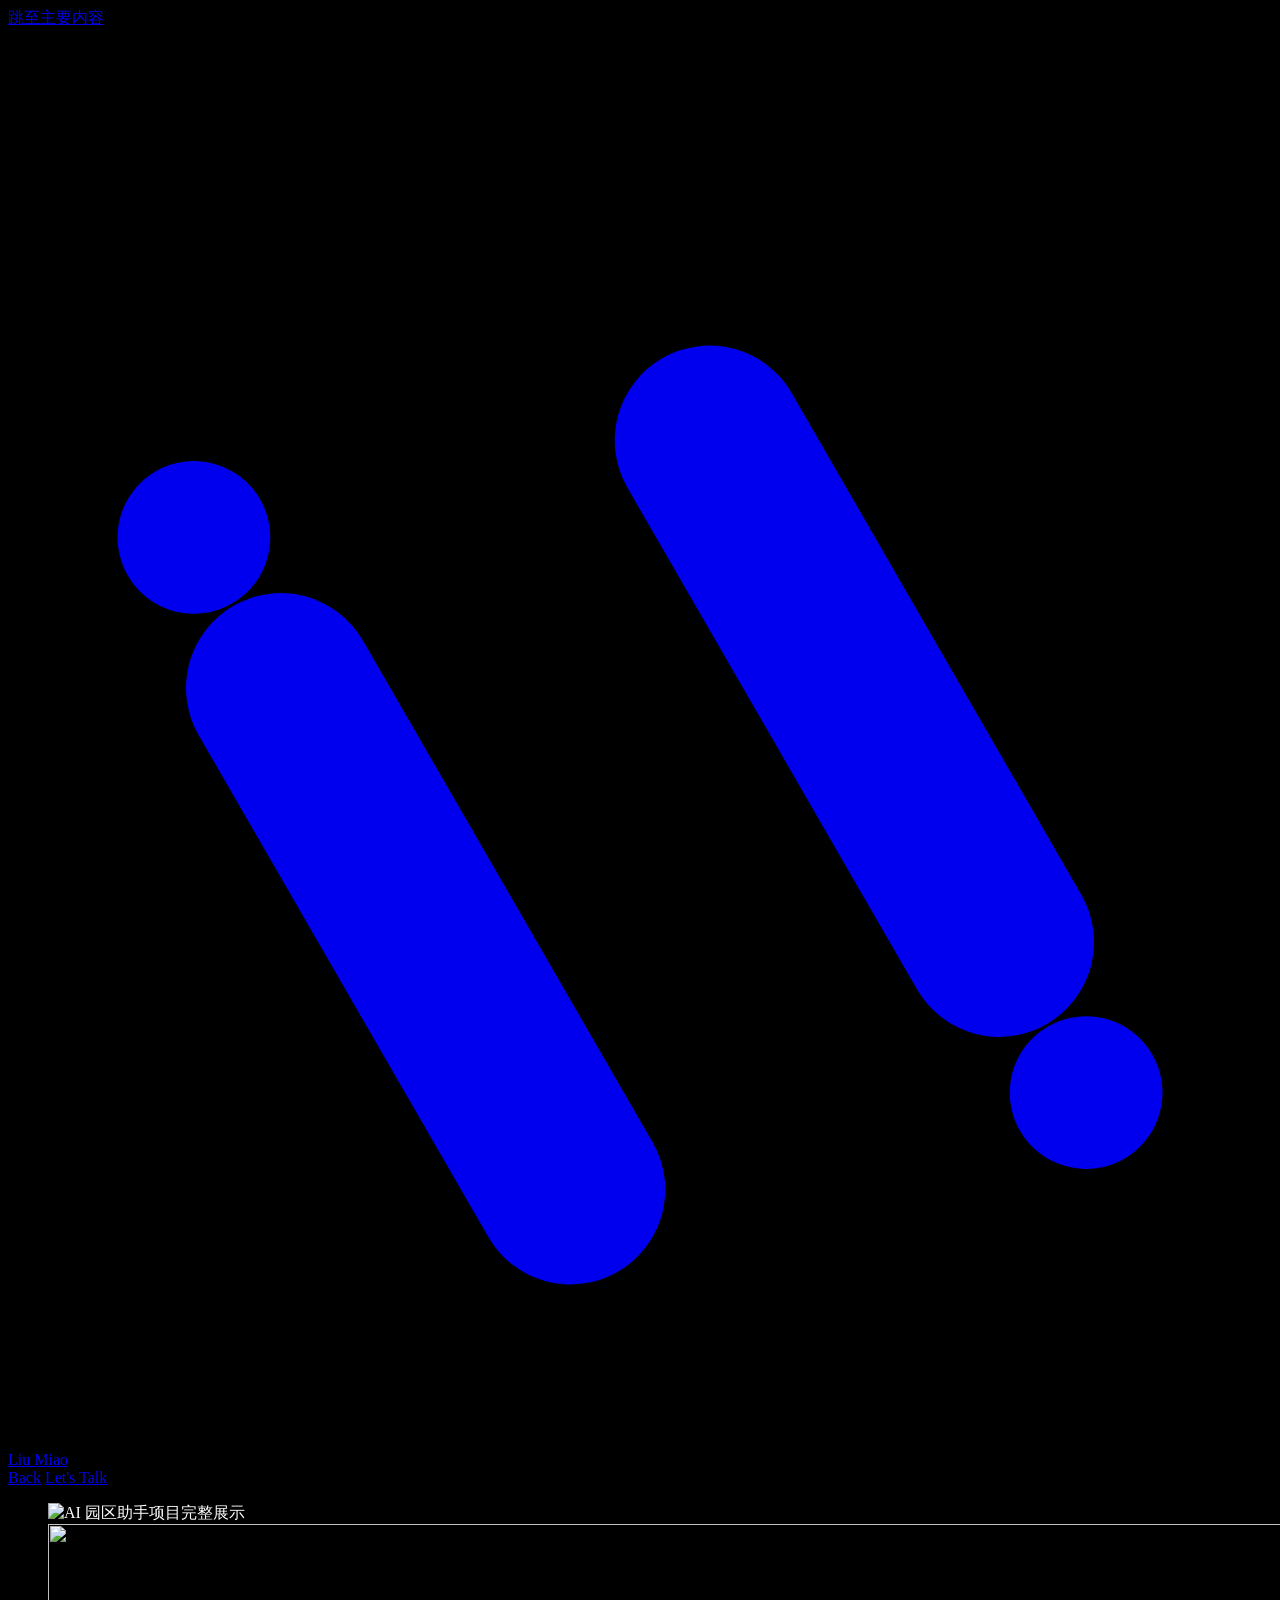
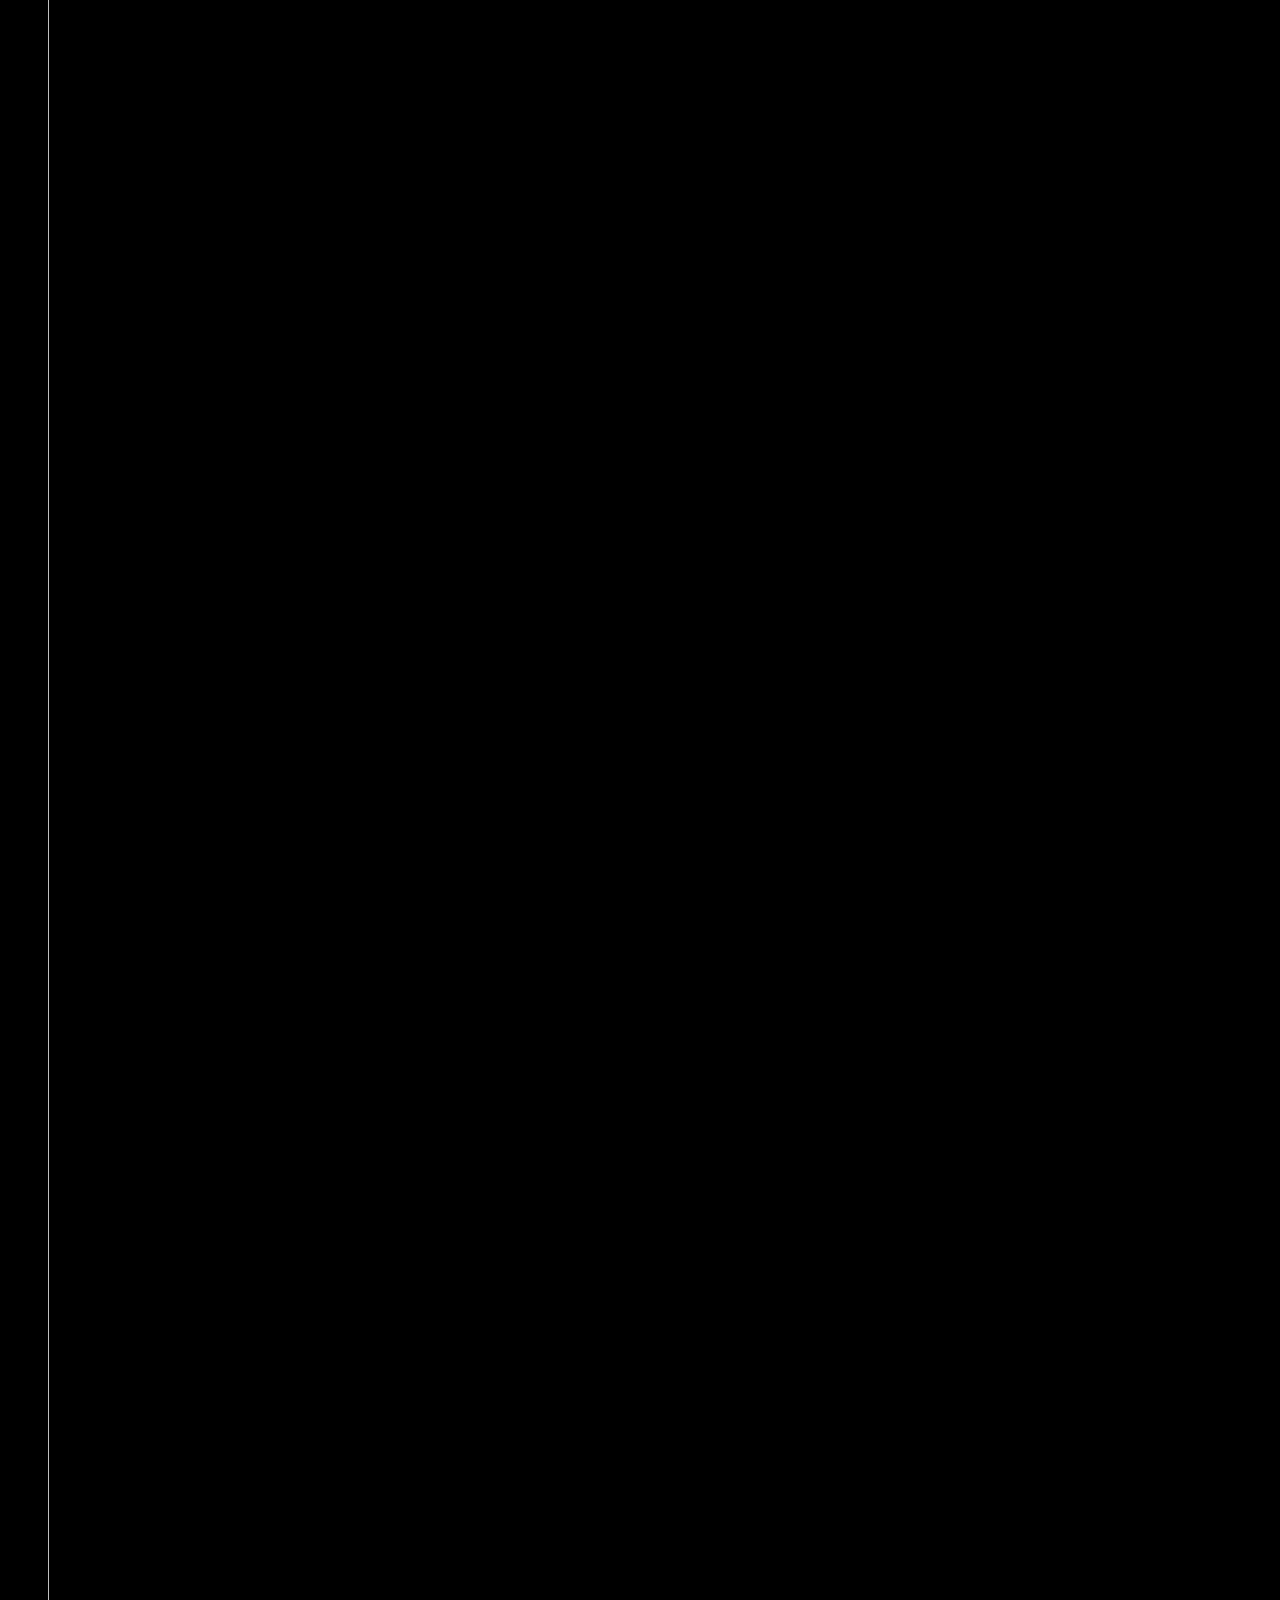
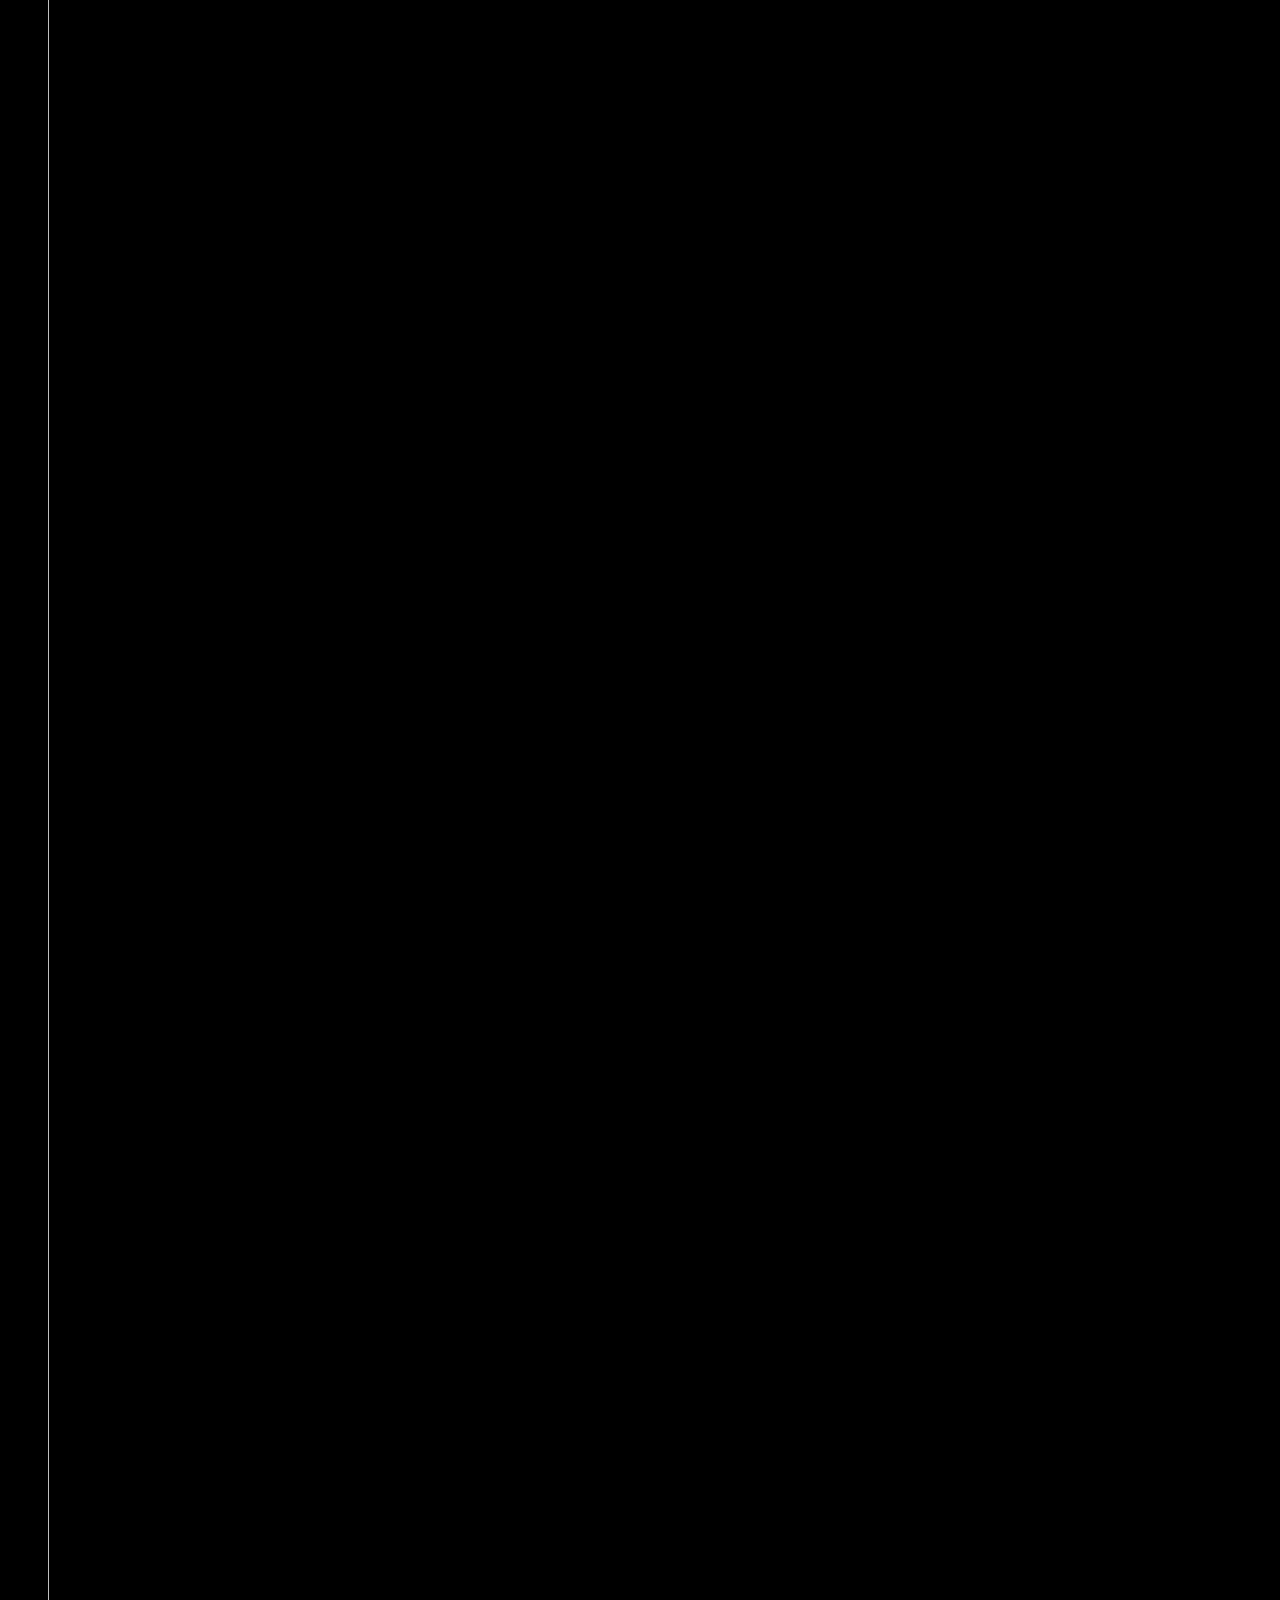
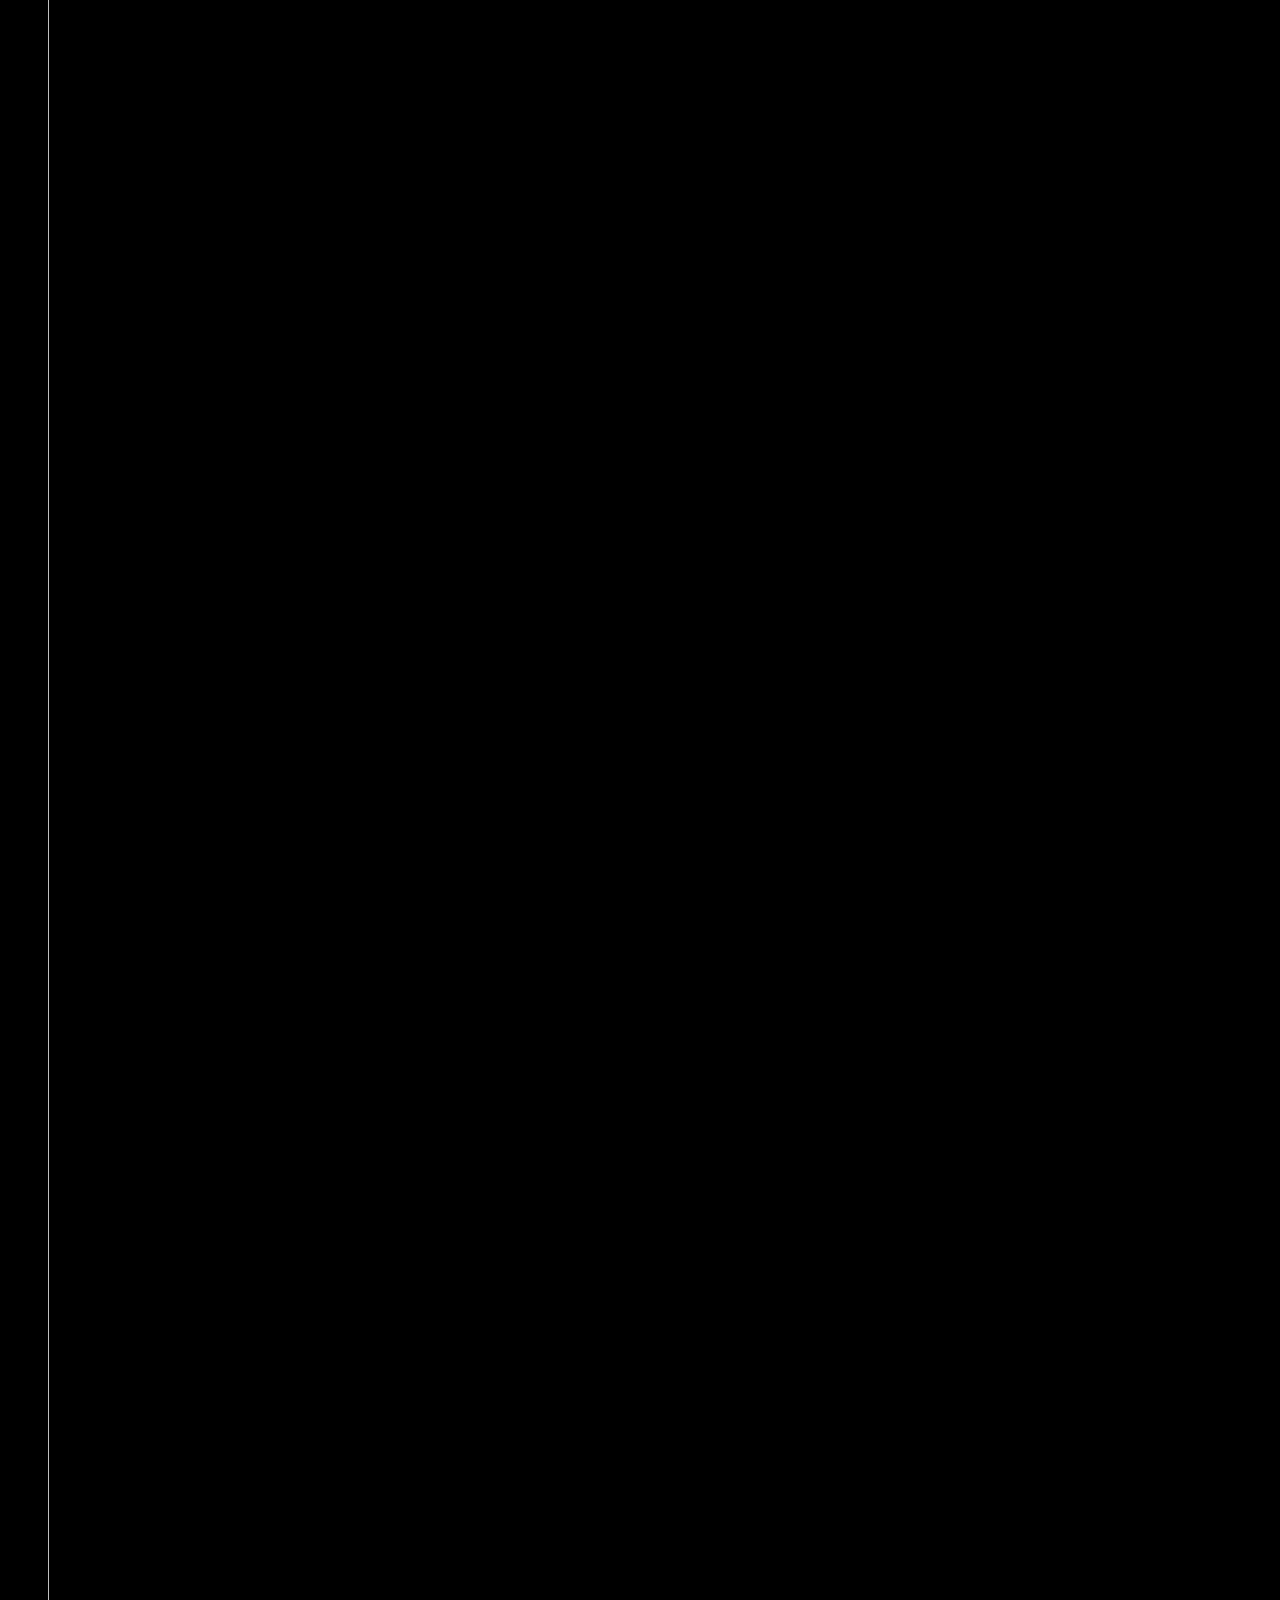
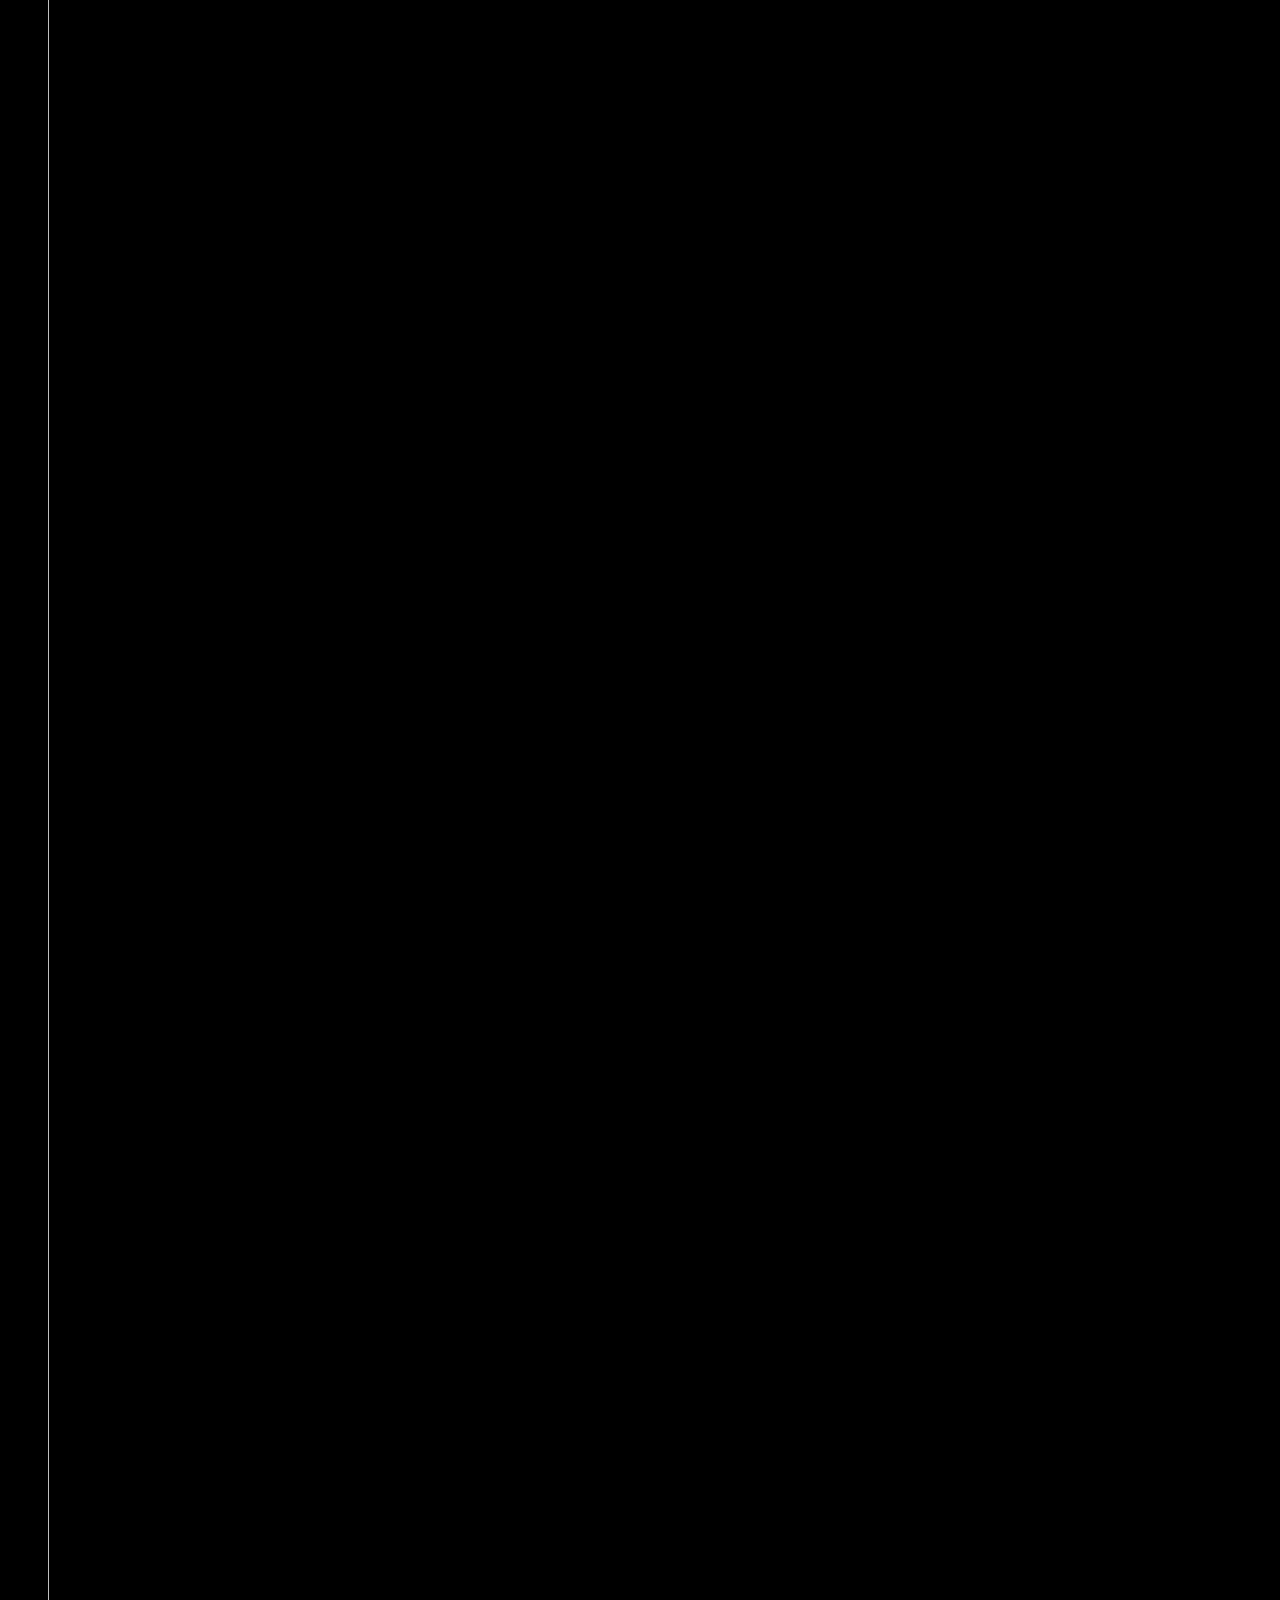
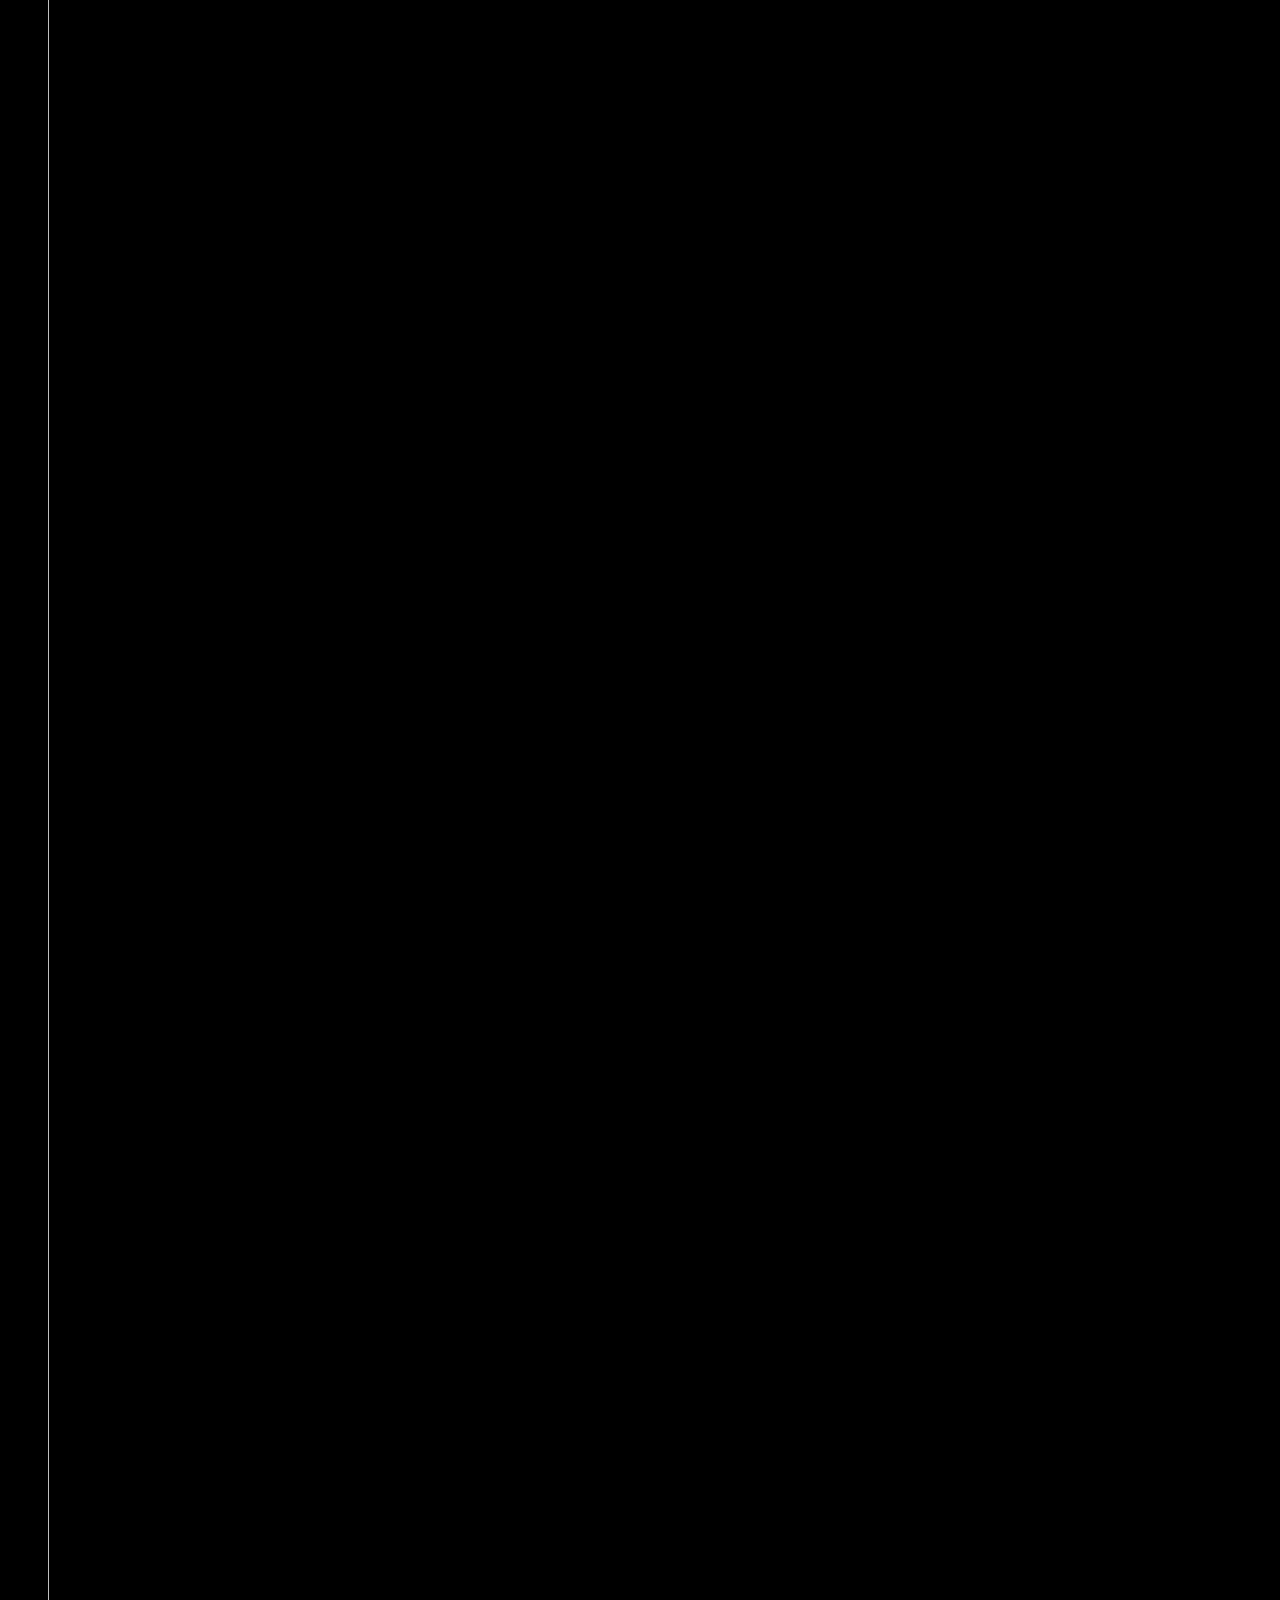
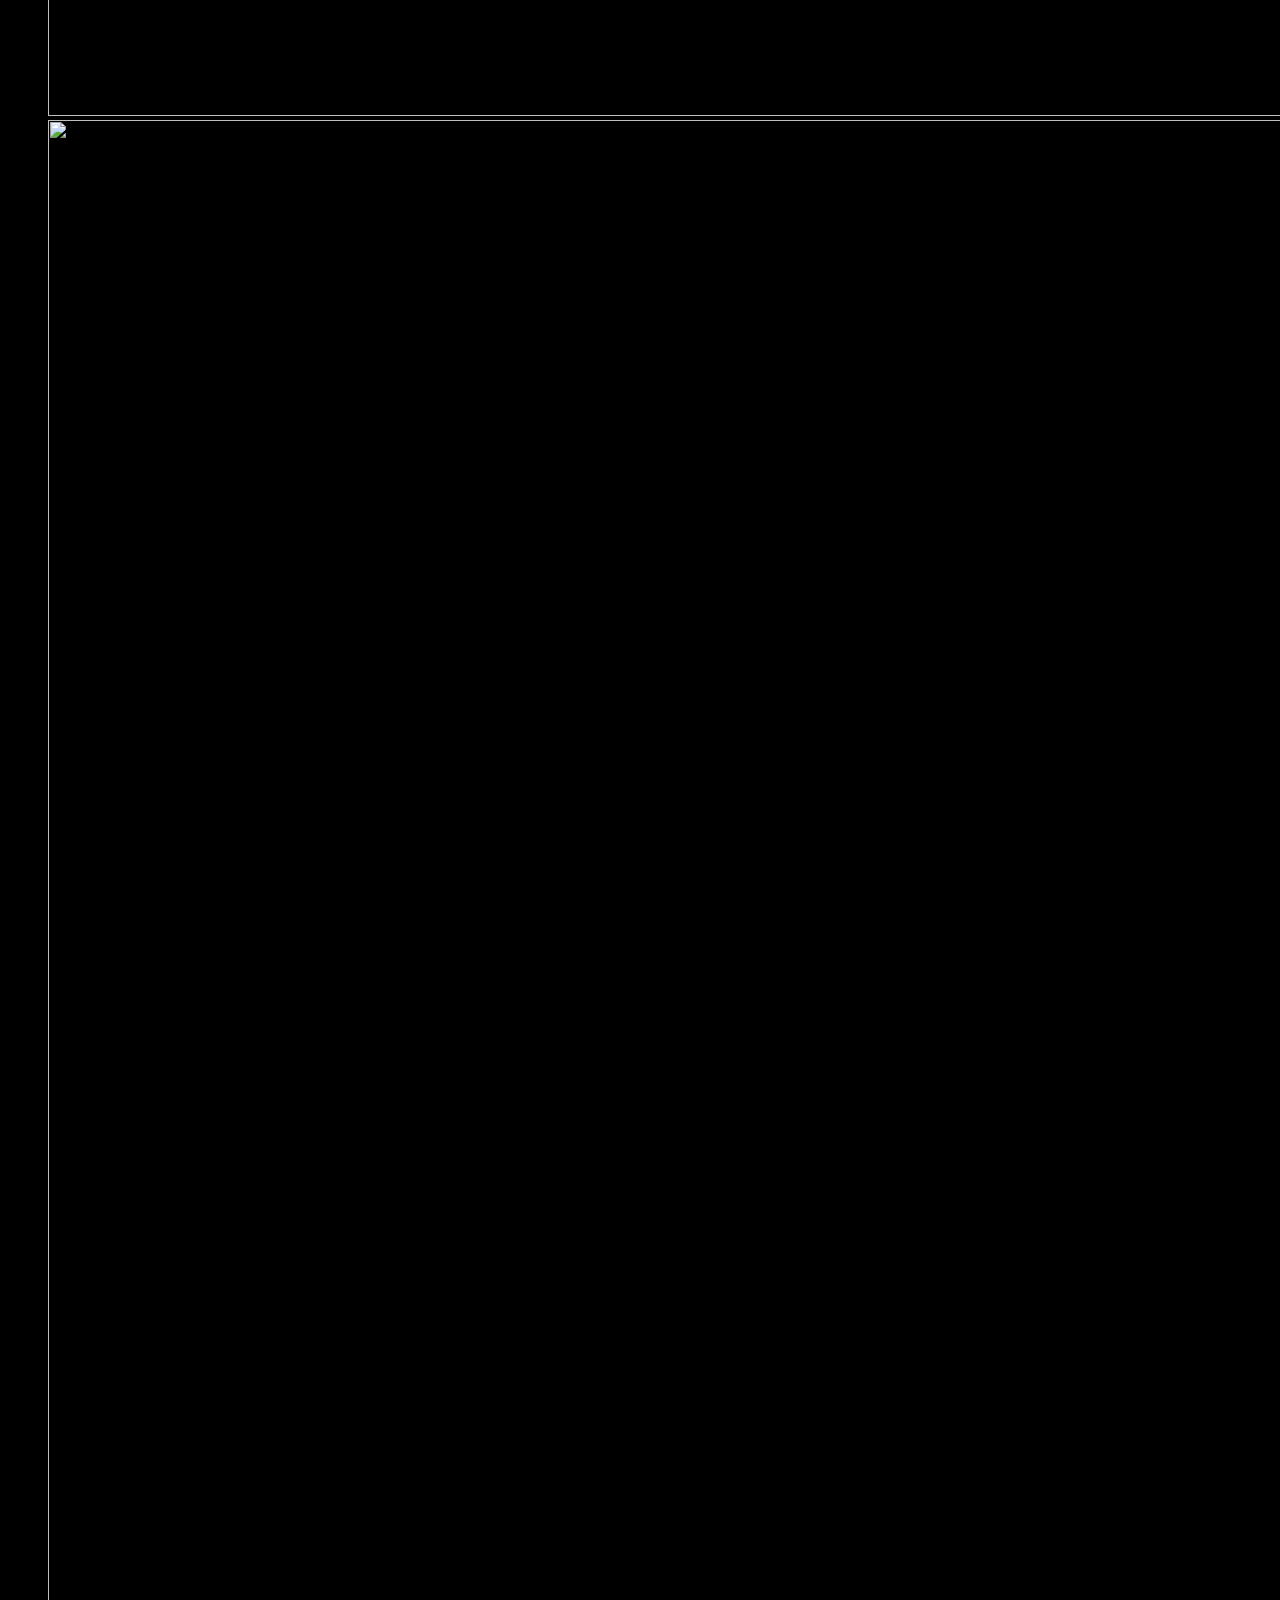
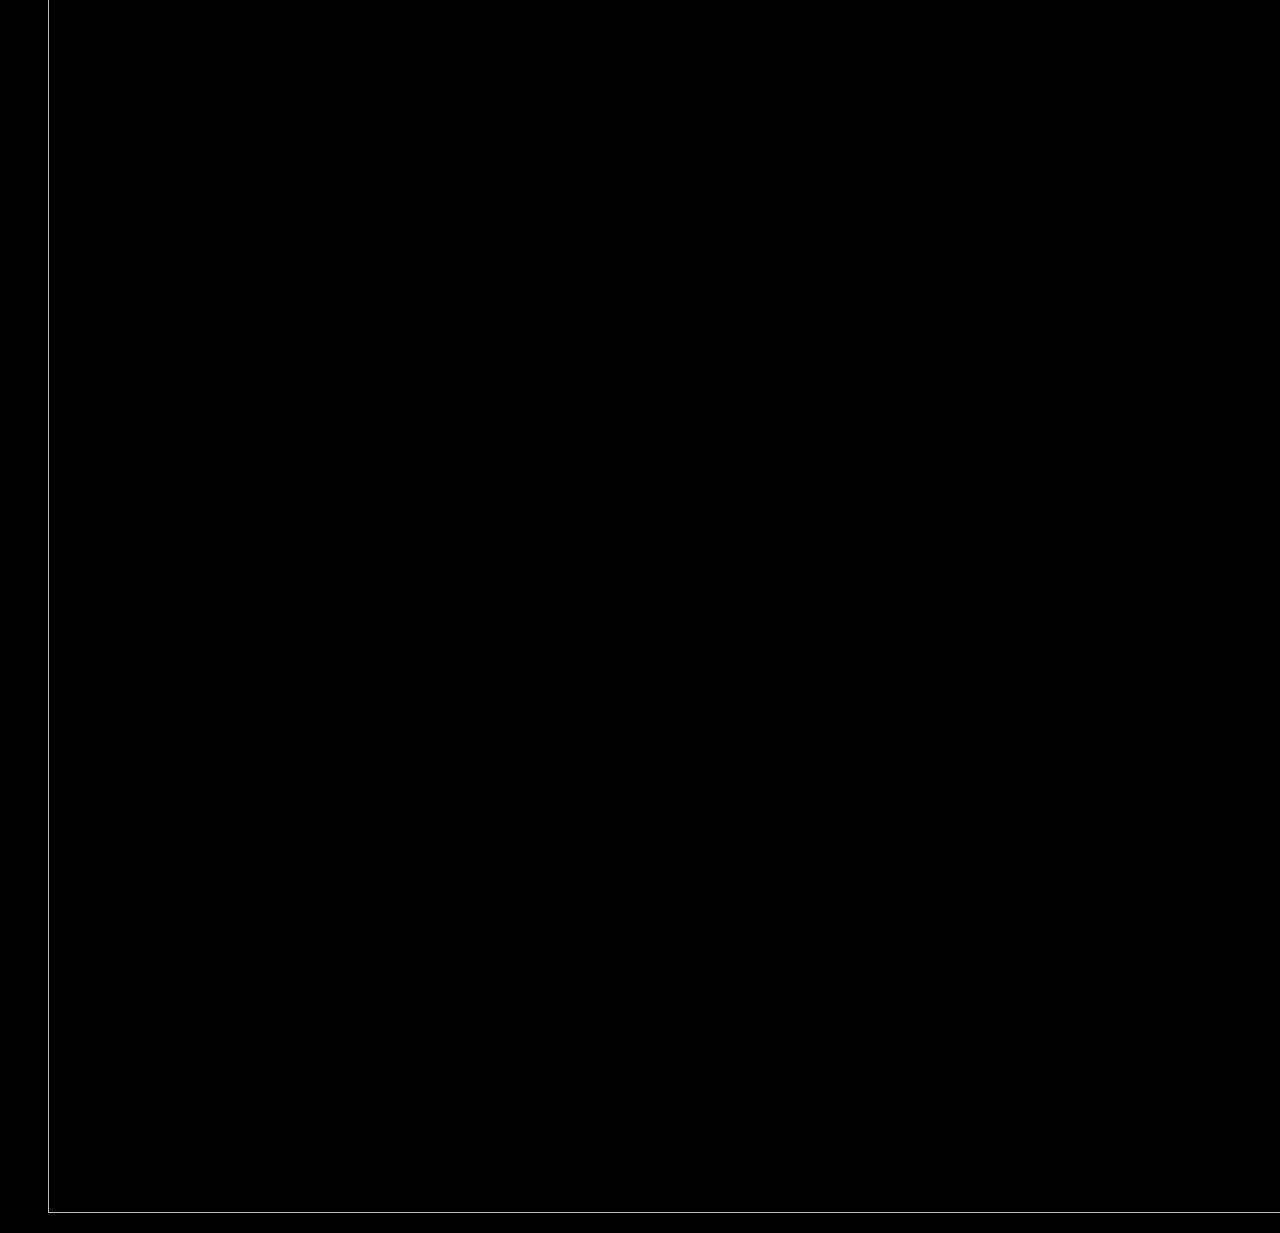
==== ai-park-assistant/index.html @ 946b3080 "static html shell" ====
<!doctype html>
<html lang="en-US">
<head>
  <meta charset="UTF-8">
  <meta name="viewport" content="width=device-width, initial-scale=1.0, viewport-fit=cover">
  <meta name="theme-color" content="#000000">
  <title>AI 园区助手 - Liu Miao</title>
<meta name='robots' content='max-image-preview:large' />
	<style>img:is([sizes="auto" i], [sizes^="auto," i]) { contain-intrinsic-size: 3000px 1500px }</style>
	<link rel="icon" href="data:image/svg+xml,%3Csvg xmlns=&#039;http://www.w3.org/2000/svg&#039; viewBox=&#039;0 0 24 24&#039; fill=&#039;white&#039;%3E%3Cg transform=&#039;rotate(-30 12 12)&#039;%3E%3Ccircle cx=&#039;7.3&#039; cy=&#039;3.2&#039; r=&#039;1.45&#039;/%3E%3Crect x=&#039;5.5&#039; y=&#039;4.7&#039; width=&#039;3.6&#039; height=&#039;14.6&#039; rx=&#039;1.8&#039;/%3E%3Crect x=&#039;14.9&#039; y=&#039;4.7&#039; width=&#039;3.6&#039; height=&#039;14.6&#039; rx=&#039;1.8&#039;/%3E%3Ccircle cx=&#039;16.7&#039; cy=&#039;20.8&#039; r=&#039;1.45&#039;/%3E%3C/g%3E%3C/svg%3E"><link rel='stylesheet' id='wp-block-library-css' href='../wp-includes/css/dist/block-library/style.min.css?ver=6.8.3' media='all' />
<style id='classic-theme-styles-inline-css'>
/*! This file is auto-generated */
.wp-block-button__link{color:#fff;background-color:#32373c;border-radius:9999px;box-shadow:none;text-decoration:none;padding:calc(.667em + 2px) calc(1.333em + 2px);font-size:1.125em}.wp-block-file__button{background:#32373c;color:#fff;text-decoration:none}
</style>
<style id='global-styles-inline-css'>
:root{--wp--preset--aspect-ratio--square: 1;--wp--preset--aspect-ratio--4-3: 4/3;--wp--preset--aspect-ratio--3-4: 3/4;--wp--preset--aspect-ratio--3-2: 3/2;--wp--preset--aspect-ratio--2-3: 2/3;--wp--preset--aspect-ratio--16-9: 16/9;--wp--preset--aspect-ratio--9-16: 9/16;--wp--preset--color--black: #000000;--wp--preset--color--cyan-bluish-gray: #abb8c3;--wp--preset--color--white: #ffffff;--wp--preset--color--pale-pink: #f78da7;--wp--preset--color--vivid-red: #cf2e2e;--wp--preset--color--luminous-vivid-orange: #ff6900;--wp--preset--color--luminous-vivid-amber: #fcb900;--wp--preset--color--light-green-cyan: #7bdcb5;--wp--preset--color--vivid-green-cyan: #00d084;--wp--preset--color--pale-cyan-blue: #8ed1fc;--wp--preset--color--vivid-cyan-blue: #0693e3;--wp--preset--color--vivid-purple: #9b51e0;--wp--preset--gradient--vivid-cyan-blue-to-vivid-purple: linear-gradient(135deg,rgba(6,147,227,1) 0%,rgb(155,81,224) 100%);--wp--preset--gradient--light-green-cyan-to-vivid-green-cyan: linear-gradient(135deg,rgb(122,220,180) 0%,rgb(0,208,130) 100%);--wp--preset--gradient--luminous-vivid-amber-to-luminous-vivid-orange: linear-gradient(135deg,rgba(252,185,0,1) 0%,rgba(255,105,0,1) 100%);--wp--preset--gradient--luminous-vivid-orange-to-vivid-red: linear-gradient(135deg,rgba(255,105,0,1) 0%,rgb(207,46,46) 100%);--wp--preset--gradient--very-light-gray-to-cyan-bluish-gray: linear-gradient(135deg,rgb(238,238,238) 0%,rgb(169,184,195) 100%);--wp--preset--gradient--cool-to-warm-spectrum: linear-gradient(135deg,rgb(74,234,220) 0%,rgb(151,120,209) 20%,rgb(207,42,186) 40%,rgb(238,44,130) 60%,rgb(251,105,98) 80%,rgb(254,248,76) 100%);--wp--preset--gradient--blush-light-purple: linear-gradient(135deg,rgb(255,206,236) 0%,rgb(152,150,240) 100%);--wp--preset--gradient--blush-bordeaux: linear-gradient(135deg,rgb(254,205,165) 0%,rgb(254,45,45) 50%,rgb(107,0,62) 100%);--wp--preset--gradient--luminous-dusk: linear-gradient(135deg,rgb(255,203,112) 0%,rgb(199,81,192) 50%,rgb(65,88,208) 100%);--wp--preset--gradient--pale-ocean: linear-gradient(135deg,rgb(255,245,203) 0%,rgb(182,227,212) 50%,rgb(51,167,181) 100%);--wp--preset--gradient--electric-grass: linear-gradient(135deg,rgb(202,248,128) 0%,rgb(113,206,126) 100%);--wp--preset--gradient--midnight: linear-gradient(135deg,rgb(2,3,129) 0%,rgb(40,116,252) 100%);--wp--preset--font-size--small: 13px;--wp--preset--font-size--medium: 20px;--wp--preset--font-size--large: 36px;--wp--preset--font-size--x-large: 42px;--wp--preset--spacing--20: 0.44rem;--wp--preset--spacing--30: 0.67rem;--wp--preset--spacing--40: 1rem;--wp--preset--spacing--50: 1.5rem;--wp--preset--spacing--60: 2.25rem;--wp--preset--spacing--70: 3.38rem;--wp--preset--spacing--80: 5.06rem;--wp--preset--shadow--natural: 6px 6px 9px rgba(0, 0, 0, 0.2);--wp--preset--shadow--deep: 12px 12px 50px rgba(0, 0, 0, 0.4);--wp--preset--shadow--sharp: 6px 6px 0px rgba(0, 0, 0, 0.2);--wp--preset--shadow--outlined: 6px 6px 0px -3px rgba(255, 255, 255, 1), 6px 6px rgba(0, 0, 0, 1);--wp--preset--shadow--crisp: 6px 6px 0px rgba(0, 0, 0, 1);}:where(.is-layout-flex){gap: 0.5em;}:where(.is-layout-grid){gap: 0.5em;}body .is-layout-flex{display: flex;}.is-layout-flex{flex-wrap: wrap;align-items: center;}.is-layout-flex > :is(*, div){margin: 0;}body .is-layout-grid{display: grid;}.is-layout-grid > :is(*, div){margin: 0;}:where(.wp-block-columns.is-layout-flex){gap: 2em;}:where(.wp-block-columns.is-layout-grid){gap: 2em;}:where(.wp-block-post-template.is-layout-flex){gap: 1.25em;}:where(.wp-block-post-template.is-layout-grid){gap: 1.25em;}.has-black-color{color: var(--wp--preset--color--black) !important;}.has-cyan-bluish-gray-color{color: var(--wp--preset--color--cyan-bluish-gray) !important;}.has-white-color{color: var(--wp--preset--color--white) !important;}.has-pale-pink-color{color: var(--wp--preset--color--pale-pink) !important;}.has-vivid-red-color{color: var(--wp--preset--color--vivid-red) !important;}.has-luminous-vivid-orange-color{color: var(--wp--preset--color--luminous-vivid-orange) !important;}.has-luminous-vivid-amber-color{color: var(--wp--preset--color--luminous-vivid-amber) !important;}.has-light-green-cyan-color{color: var(--wp--preset--color--light-green-cyan) !important;}.has-vivid-green-cyan-color{color: var(--wp--preset--color--vivid-green-cyan) !important;}.has-pale-cyan-blue-color{color: var(--wp--preset--color--pale-cyan-blue) !important;}.has-vivid-cyan-blue-color{color: var(--wp--preset--color--vivid-cyan-blue) !important;}.has-vivid-purple-color{color: var(--wp--preset--color--vivid-purple) !important;}.has-black-background-color{background-color: var(--wp--preset--color--black) !important;}.has-cyan-bluish-gray-background-color{background-color: var(--wp--preset--color--cyan-bluish-gray) !important;}.has-white-background-color{background-color: var(--wp--preset--color--white) !important;}.has-pale-pink-background-color{background-color: var(--wp--preset--color--pale-pink) !important;}.has-vivid-red-background-color{background-color: var(--wp--preset--color--vivid-red) !important;}.has-luminous-vivid-orange-background-color{background-color: var(--wp--preset--color--luminous-vivid-orange) !important;}.has-luminous-vivid-amber-background-color{background-color: var(--wp--preset--color--luminous-vivid-amber) !important;}.has-light-green-cyan-background-color{background-color: var(--wp--preset--color--light-green-cyan) !important;}.has-vivid-green-cyan-background-color{background-color: var(--wp--preset--color--vivid-green-cyan) !important;}.has-pale-cyan-blue-background-color{background-color: var(--wp--preset--color--pale-cyan-blue) !important;}.has-vivid-cyan-blue-background-color{background-color: var(--wp--preset--color--vivid-cyan-blue) !important;}.has-vivid-purple-background-color{background-color: var(--wp--preset--color--vivid-purple) !important;}.has-black-border-color{border-color: var(--wp--preset--color--black) !important;}.has-cyan-bluish-gray-border-color{border-color: var(--wp--preset--color--cyan-bluish-gray) !important;}.has-white-border-color{border-color: var(--wp--preset--color--white) !important;}.has-pale-pink-border-color{border-color: var(--wp--preset--color--pale-pink) !important;}.has-vivid-red-border-color{border-color: var(--wp--preset--color--vivid-red) !important;}.has-luminous-vivid-orange-border-color{border-color: var(--wp--preset--color--luminous-vivid-orange) !important;}.has-luminous-vivid-amber-border-color{border-color: var(--wp--preset--color--luminous-vivid-amber) !important;}.has-light-green-cyan-border-color{border-color: var(--wp--preset--color--light-green-cyan) !important;}.has-vivid-green-cyan-border-color{border-color: var(--wp--preset--color--vivid-green-cyan) !important;}.has-pale-cyan-blue-border-color{border-color: var(--wp--preset--color--pale-cyan-blue) !important;}.has-vivid-cyan-blue-border-color{border-color: var(--wp--preset--color--vivid-cyan-blue) !important;}.has-vivid-purple-border-color{border-color: var(--wp--preset--color--vivid-purple) !important;}.has-vivid-cyan-blue-to-vivid-purple-gradient-background{background: var(--wp--preset--gradient--vivid-cyan-blue-to-vivid-purple) !important;}.has-light-green-cyan-to-vivid-green-cyan-gradient-background{background: var(--wp--preset--gradient--light-green-cyan-to-vivid-green-cyan) !important;}.has-luminous-vivid-amber-to-luminous-vivid-orange-gradient-background{background: var(--wp--preset--gradient--luminous-vivid-amber-to-luminous-vivid-orange) !important;}.has-luminous-vivid-orange-to-vivid-red-gradient-background{background: var(--wp--preset--gradient--luminous-vivid-orange-to-vivid-red) !important;}.has-very-light-gray-to-cyan-bluish-gray-gradient-background{background: var(--wp--preset--gradient--very-light-gray-to-cyan-bluish-gray) !important;}.has-cool-to-warm-spectrum-gradient-background{background: var(--wp--preset--gradient--cool-to-warm-spectrum) !important;}.has-blush-light-purple-gradient-background{background: var(--wp--preset--gradient--blush-light-purple) !important;}.has-blush-bordeaux-gradient-background{background: var(--wp--preset--gradient--blush-bordeaux) !important;}.has-luminous-dusk-gradient-background{background: var(--wp--preset--gradient--luminous-dusk) !important;}.has-pale-ocean-gradient-background{background: var(--wp--preset--gradient--pale-ocean) !important;}.has-electric-grass-gradient-background{background: var(--wp--preset--gradient--electric-grass) !important;}.has-midnight-gradient-background{background: var(--wp--preset--gradient--midnight) !important;}.has-small-font-size{font-size: var(--wp--preset--font-size--small) !important;}.has-medium-font-size{font-size: var(--wp--preset--font-size--medium) !important;}.has-large-font-size{font-size: var(--wp--preset--font-size--large) !important;}.has-x-large-font-size{font-size: var(--wp--preset--font-size--x-large) !important;}
:where(.wp-block-post-template.is-layout-flex){gap: 1.25em;}:where(.wp-block-post-template.is-layout-grid){gap: 1.25em;}
:where(.wp-block-columns.is-layout-flex){gap: 2em;}:where(.wp-block-columns.is-layout-grid){gap: 2em;}
:root :where(.wp-block-pullquote){font-size: 1.5em;line-height: 1.6;}
</style>
<link rel='stylesheet' id='portfolio-template-style-css' href='../wp-content/themes/portfolio-template-theme/style.css?ver=1788766630' media='all' />

<meta name="generator" content="WordPress 6.8.3" />
</head>
<body class="wp-embed-responsive wp-theme-portfolio-template-theme portfolio-page ai-assistant-detail-page" style="background:#000;color:#fff">
<a class="skip-link" href="#main-content">跳至主要内容</a>

<div class="grain" aria-hidden="true"></div>
<video class="hero-photo" autoplay muted loop playsinline preload="metadata" poster="../wp-content/themes/portfolio-template-theme/assets/hero-layout-1200.jpg?v=1788769050" aria-hidden="true" disablepictureinpicture>
  <source src="../wp-content/themes/portfolio-template-theme/assets/hero-background-h264.mp4?v=1788768052" type="video/mp4">
</video>

<div class="page">
  <div class="menu-backdrop" data-menu-backdrop aria-hidden="true"></div>
    <header class="header" data-site-header>
    <a class="logo appear appear--scale" href="../#top" aria-label="刘淼作品集首页">
      <svg class="logo-mark" viewBox="0 0 24 24" fill="currentColor" aria-hidden="true">
        <g transform="rotate(-30 12 12)">
          <circle cx="7.3" cy="3.2" r="1.45"></circle>
          <rect x="5.5" y="4.7" width="3.6" height="14.6" rx="1.8"></rect>
          <rect x="14.9" y="4.7" width="3.6" height="14.6" rx="1.8"></rect>
          <circle cx="16.7" cy="20.8" r="1.45"></circle>
        </g>
      </svg>
      <span>Liu Miao</span>
    </a>

          <div class="detail-actions" aria-label="页面操作">
                  <!-- Project Back always returns to its card; browser history can point at an unrelated standalone page. -->
          <a class="nav-link appear appear--scale" style="--d:.16s" href="../#case-assistant" data-project-back>Back</a>
                    <a class="btn btn-solid appear appear--scale" style="--d:.34s" href="../contact/?from=ai-park-assistant">Let's Talk</a>
              </div>
          </header>

  <main id="main-content" tabindex="-1">
    <span id="top" aria-hidden="true"></span>

<section class="ai-assistant-detail" aria-label="AI 园区助手项目详情">
  <figure class="ai-assistant-detail__figure">
                <picture><source type="image/webp" srcset="../wp-content/themes/portfolio-template-theme/assets/portfolio-details/segments/ai-park-assistant-detail-01-1600.webp?v=1788766485"><img
        class="ai-assistant-detail__image"
        src="../wp-content/themes/portfolio-template-theme/assets/portfolio-details/segments/ai-park-assistant-detail-01-1600.jpg?v=1788766485"
        alt="AI 园区助手项目完整展示"
        loading="eager"
        decoding="async"
        fetchpriority="high"        width="4320"
        height="8192"
      ></picture>
                <picture><source type="image/webp" srcset="../wp-content/themes/portfolio-template-theme/assets/portfolio-details/segments/ai-park-assistant-detail-02-1600.webp?v=1788766486"><img
        class="ai-assistant-detail__image"
        src="../wp-content/themes/portfolio-template-theme/assets/portfolio-details/segments/ai-park-assistant-detail-02-1600.jpg?v=1788766486"
        alt=""
        loading="lazy"
        decoding="async"
                width="4320"
        height="8192"
      ></picture>
                <picture><source type="image/webp" srcset="../wp-content/themes/portfolio-template-theme/assets/portfolio-details/segments/ai-park-assistant-detail-03-1600.webp?v=1788766487"><img
        class="ai-assistant-detail__image"
        src="../wp-content/themes/portfolio-template-theme/assets/portfolio-details/segments/ai-park-assistant-detail-03-1600.jpg?v=1788766487"
        alt=""
        loading="lazy"
        decoding="async"
                width="4320"
        height="2693"
      ></picture>
      </figure>
</section>

    </main>

      </div>
</div>
<script type="speculationrules">
{"prefetch":[{"source":"document","where":{"and":[{"href_matches":"\/*"},{"not":{"href_matches":["\/wp-*.php","\/wp-admin\/*","\/wp-content\/uploads\/*","\/wp-content\/*","\/wp-content\/plugins\/*","\/wp-content\/themes\/portfolio-template-theme\/*","\/*\\?(.+)"]}},{"not":{"selector_matches":"a[rel~=\"nofollow\"]"}},{"not":{"selector_matches":".no-prefetch, .no-prefetch a"}}]},"eagerness":"conservative"}]}
</script>
<script src="../wp-content/themes/portfolio-template-theme/assets/portfolio-motion.js?ver=1788695358" id="portfolio-template-motion-js"></script>
</body>
</html>
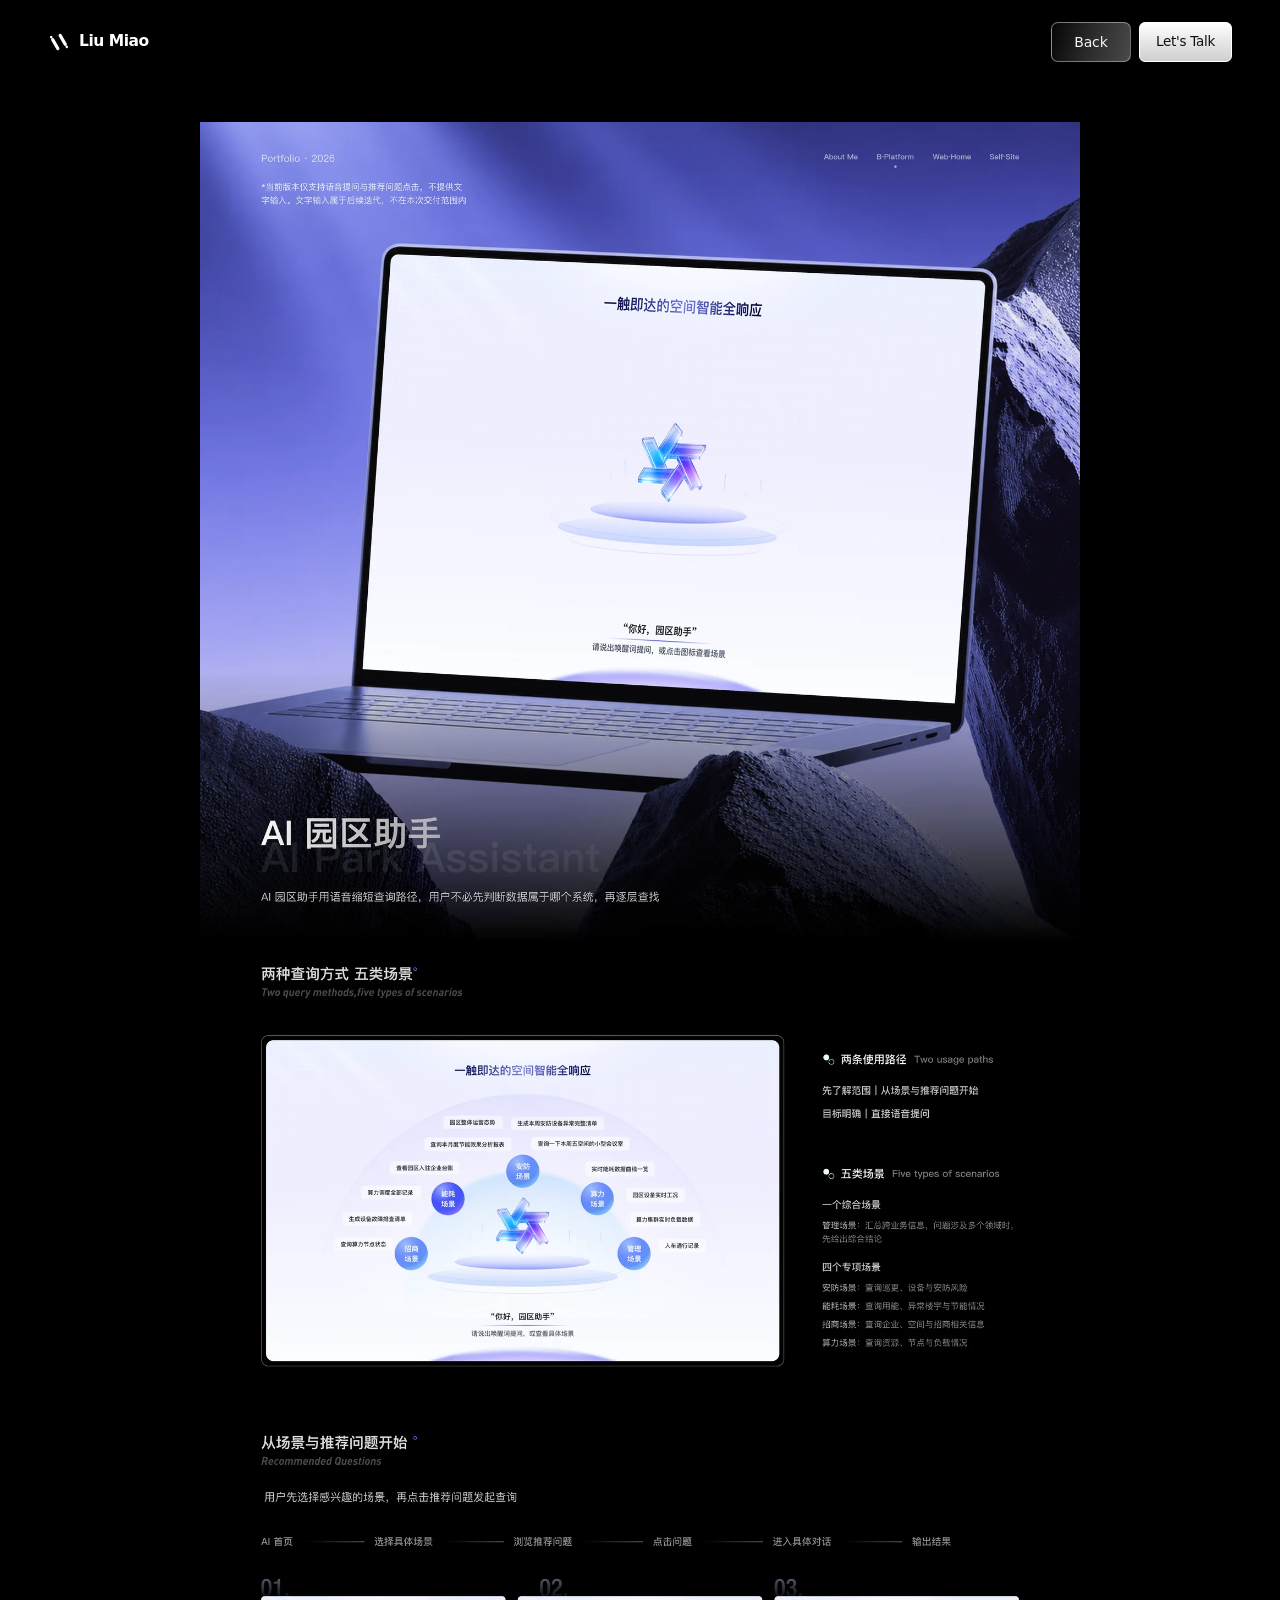
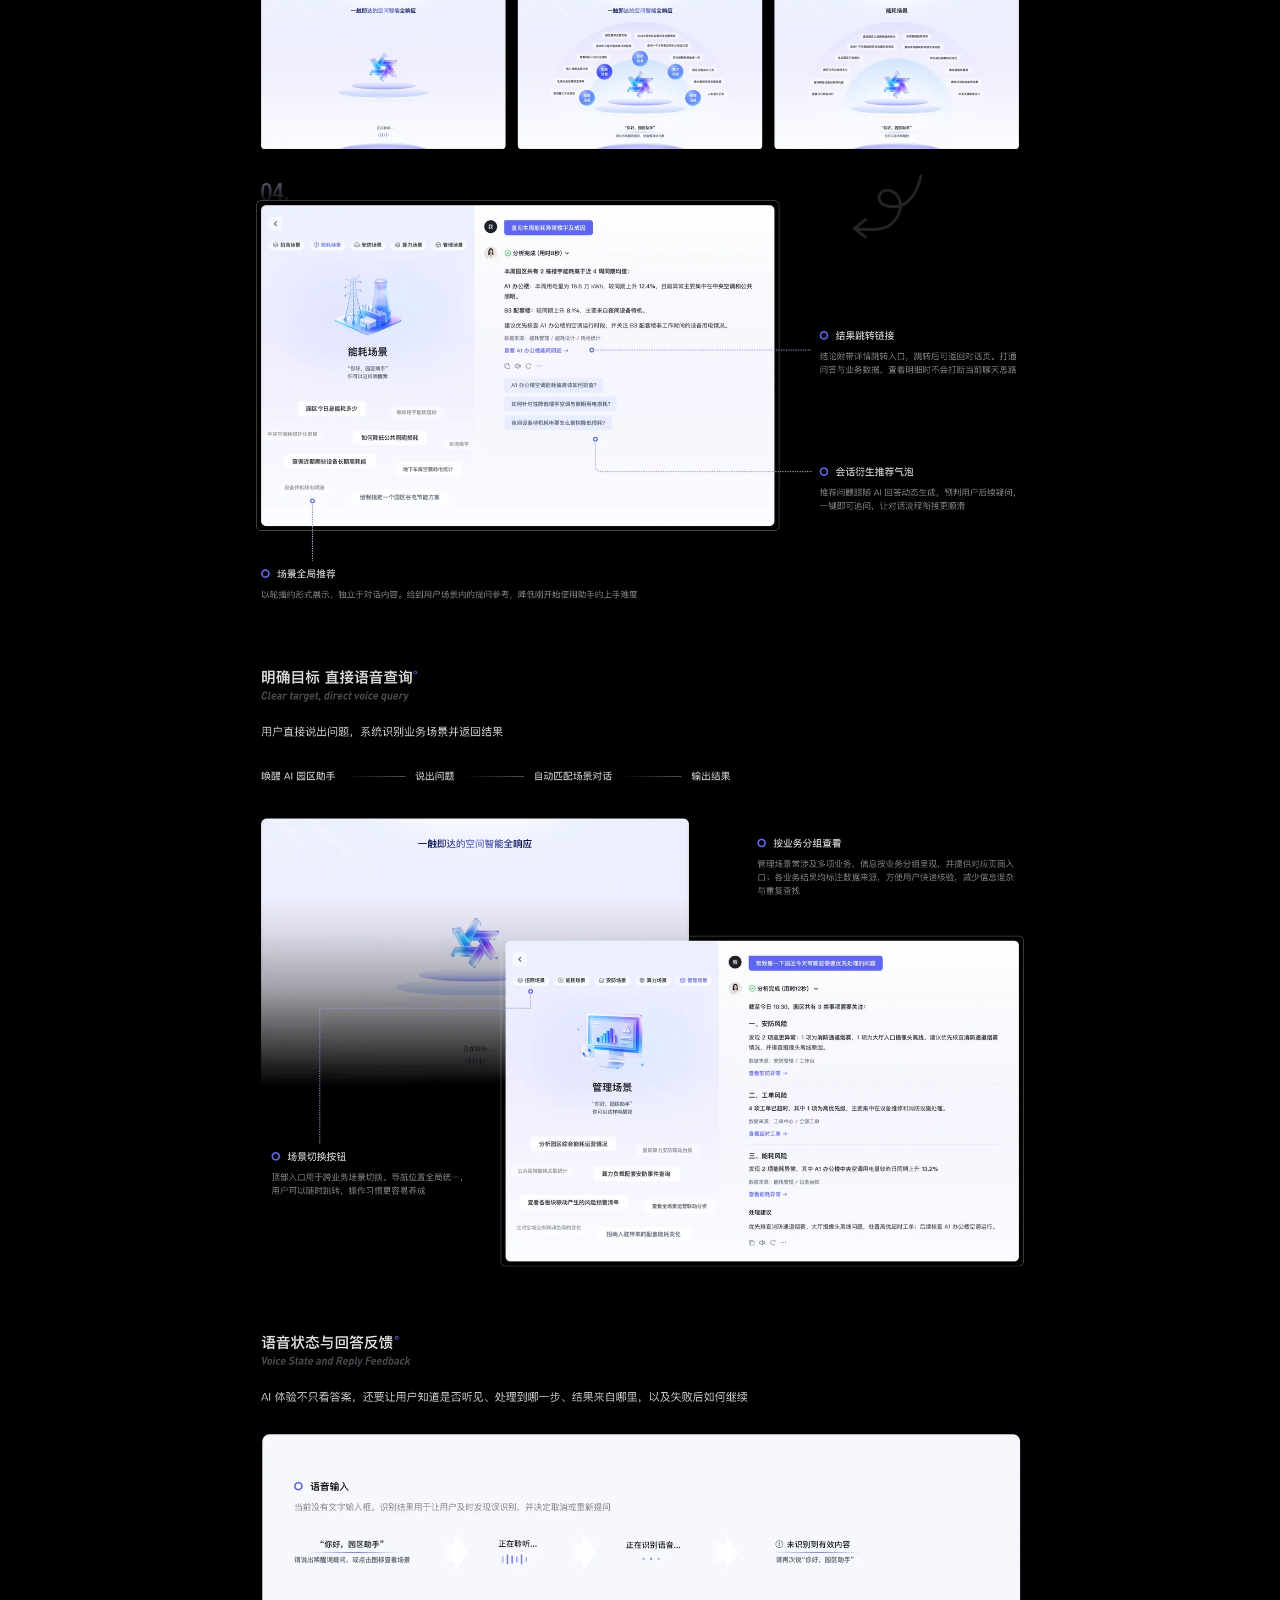
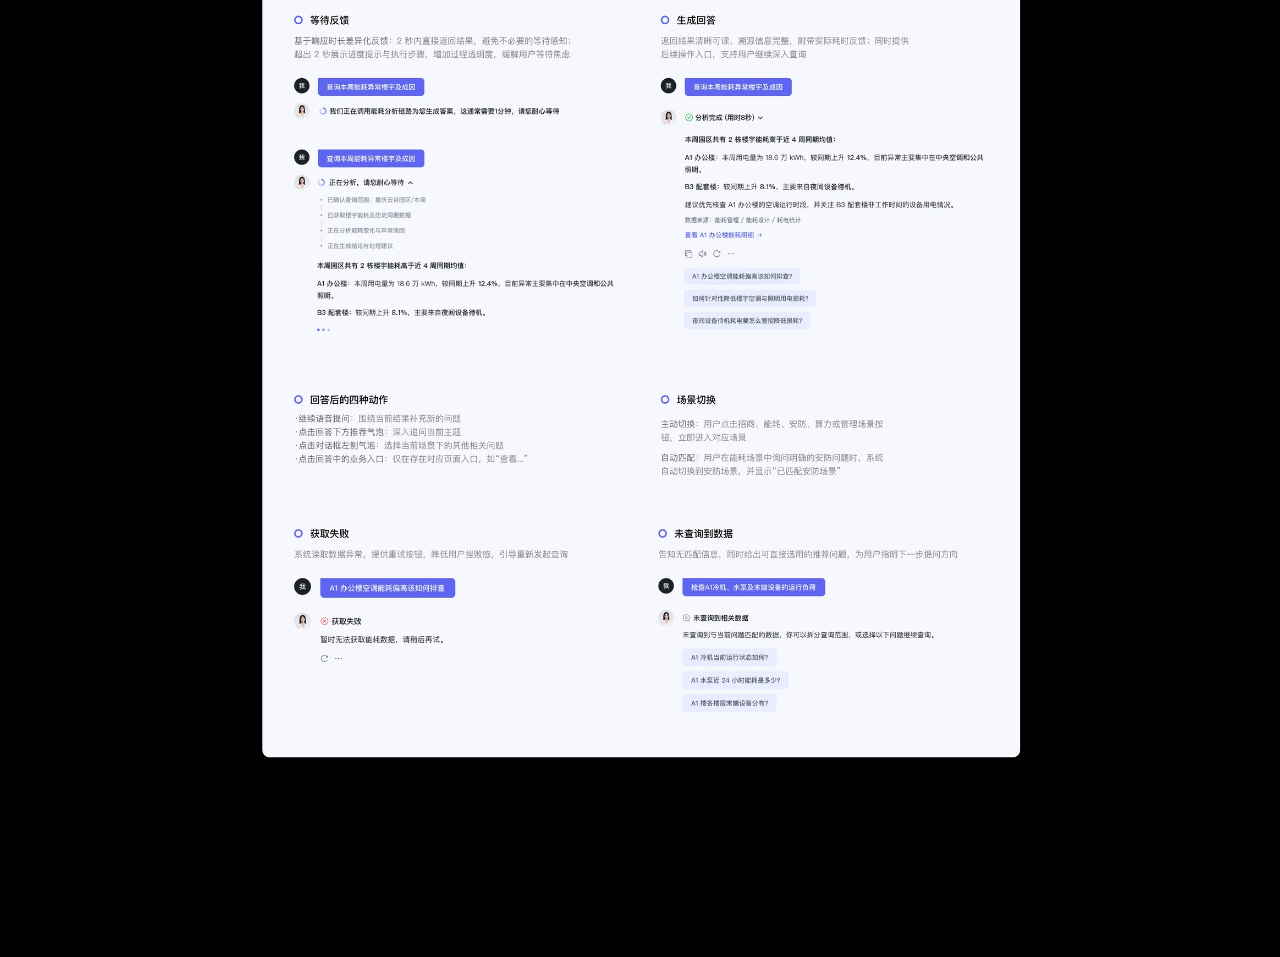
==== commit be9dd563: "feat: sync updated theme, compressed assets, rebuild static" ====
--- a/ai-park-assistant/index.html
+++ b/ai-park-assistant/index.html
@@ -18,7 +18,7 @@
 :where(.wp-block-columns.is-layout-flex){gap: 2em;}:where(.wp-block-columns.is-layout-grid){gap: 2em;}
 :root :where(.wp-block-pullquote){font-size: 1.5em;line-height: 1.6;}
 </style>
-<link rel='stylesheet' id='portfolio-template-style-css' href='../wp-content/themes/portfolio-template-theme/style.css?ver=1788766630' media='all' />
+<link rel='stylesheet' id='portfolio-template-style-css' href='../wp-content/themes/portfolio-template-theme/style.css?ver=1788846707' media='all' />
 
 <meta name="generator" content="WordPress 6.8.3" />
 </head>
--- a/wp-includes/css/dist/block-library/style.min.css
+++ b/wp-includes/css/dist/block-library/style.min.css
@@ -0,0 +1,13 @@
+@charset "UTF-8";.wp-block-archives{box-sizing:border-box}.wp-block-archives-dropdown label{display:block}.wp-block-avatar{line-height:0}.wp-block-avatar,.wp-block-avatar img{box-sizing:border-box}.wp-block-avatar.aligncenter{text-align:center}.wp-block-audio{box-sizing:border-box}.wp-block-audio :where(figcaption){margin-bottom:1em;margin-top:.5em}.wp-block-audio audio{min-width:300px;width:100%}.wp-block-button__link{align-content:center;box-sizing:border-box;cursor:pointer;display:inline-block;height:100%;text-align:center;word-break:break-word}.wp-block-button__link.aligncenter{text-align:center}.wp-block-button__link.alignright{text-align:right}:where(.wp-block-button__link){border-radius:9999px;box-shadow:none;padding:calc(.667em + 2px) calc(1.333em + 2px);text-decoration:none}.wp-block-button[style*=text-decoration] .wp-block-button__link{text-decoration:inherit}.wp-block-buttons>.wp-block-button.has-custom-width{max-width:none}.wp-block-buttons>.wp-block-button.has-custom-width .wp-block-button__link{width:100%}.wp-block-buttons>.wp-block-button.has-custom-font-size .wp-block-button__link{font-size:inherit}.wp-block-buttons>.wp-block-button.wp-block-button__width-25{width:calc(25% - var(--wp--style--block-gap, .5em)*.75)}.wp-block-buttons>.wp-block-button.wp-block-button__width-50{width:calc(50% - var(--wp--style--block-gap, .5em)*.5)}.wp-block-buttons>.wp-block-button.wp-block-button__width-75{width:calc(75% - var(--wp--style--block-gap, .5em)*.25)}.wp-block-buttons>.wp-block-button.wp-block-button__width-100{flex-basis:100%;width:100%}.wp-block-buttons.is-vertical>.wp-block-button.wp-block-button__width-25{width:25%}.wp-block-buttons.is-vertical>.wp-block-button.wp-block-button__width-50{width:50%}.wp-block-buttons.is-vertical>.wp-block-button.wp-block-button__width-75{width:75%}.wp-block-button.is-style-squared,.wp-block-button__link.wp-block-button.is-style-squared{border-radius:0}.wp-block-button.no-border-radius,.wp-block-button__link.no-border-radius{border-radius:0!important}:root :where(.wp-block-button .wp-block-button__link.is-style-outline),:root :where(.wp-block-button.is-style-outline>.wp-block-button__link){border:2px solid;padding:.667em 1.333em}:root :where(.wp-block-button .wp-block-button__link.is-style-outline:not(.has-text-color)),:root :where(.wp-block-button.is-style-outline>.wp-block-button__link:not(.has-text-color)){color:currentColor}:root :where(.wp-block-button .wp-block-button__link.is-style-outline:not(.has-background)),:root :where(.wp-block-button.is-style-outline>.wp-block-button__link:not(.has-background)){background-color:initial;background-image:none}.wp-block-buttons{box-sizing:border-box}.wp-block-buttons.is-vertical{flex-direction:column}.wp-block-buttons.is-vertical>.wp-block-button:last-child{margin-bottom:0}.wp-block-buttons>.wp-block-button{display:inline-block;margin:0}.wp-block-buttons.is-content-justification-left{justify-content:flex-start}.wp-block-buttons.is-content-justification-left.is-vertical{align-items:flex-start}.wp-block-buttons.is-content-justification-center{justify-content:center}.wp-block-buttons.is-content-justification-center.is-vertical{align-items:center}.wp-block-buttons.is-content-justification-right{justify-content:flex-end}.wp-block-buttons.is-content-justification-right.is-vertical{align-items:flex-end}.wp-block-buttons.is-content-justification-space-between{justify-content:space-between}.wp-block-buttons.aligncenter{text-align:center}.wp-block-buttons:not(.is-content-justification-space-between,.is-content-justification-right,.is-content-justification-left,.is-content-justification-center) .wp-block-button.aligncenter{margin-left:auto;margin-right:auto;width:100%}.wp-block-buttons[style*=text-decoration] .wp-block-button,.wp-block-buttons[style*=text-decoration] .wp-block-button__link{text-decoration:inherit}.wp-block-buttons.has-custom-font-size .wp-block-button__link{font-size:inherit}.wp-block-buttons .wp-block-button__link{width:100%}.wp-block-button.aligncenter,.wp-block-calendar{text-align:center}.wp-block-calendar td,.wp-block-calendar th{border:1px solid;padding:.25em}.wp-block-calendar th{font-weight:400}.wp-block-calendar caption{background-color:inherit}.wp-block-calendar table{border-collapse:collapse;width:100%}.wp-block-calendar table:where(:not(.has-text-color)){color:#40464d}.wp-block-calendar table:where(:not(.has-text-color)) td,.wp-block-calendar table:where(:not(.has-text-color)) th{border-color:#ddd}.wp-block-calendar table.has-background th{background-color:inherit}.wp-block-calendar table.has-text-color th{color:inherit}:where(.wp-block-calendar table:not(.has-background) th){background:#ddd}.wp-block-categories{box-sizing:border-box}.wp-block-categories.alignleft{margin-right:2em}.wp-block-categories.alignright{margin-left:2em}.wp-block-categories.wp-block-categories-dropdown.aligncenter{text-align:center}.wp-block-categories .wp-block-categories__label{display:block;width:100%}.wp-block-code{box-sizing:border-box}.wp-block-code code{
+  /*!rtl:begin:ignore*/direction:ltr;display:block;font-family:inherit;overflow-wrap:break-word;text-align:initial;white-space:pre-wrap
+  /*!rtl:end:ignore*/}.wp-block-columns{align-items:normal!important;box-sizing:border-box;display:flex;flex-wrap:wrap!important}@media (min-width:782px){.wp-block-columns{flex-wrap:nowrap!important}}.wp-block-columns.are-vertically-aligned-top{align-items:flex-start}.wp-block-columns.are-vertically-aligned-center{align-items:center}.wp-block-columns.are-vertically-aligned-bottom{align-items:flex-end}@media (max-width:781px){.wp-block-columns:not(.is-not-stacked-on-mobile)>.wp-block-column{flex-basis:100%!important}}@media (min-width:782px){.wp-block-columns:not(.is-not-stacked-on-mobile)>.wp-block-column{flex-basis:0;flex-grow:1}.wp-block-columns:not(.is-not-stacked-on-mobile)>.wp-block-column[style*=flex-basis]{flex-grow:0}}.wp-block-columns.is-not-stacked-on-mobile{flex-wrap:nowrap!important}.wp-block-columns.is-not-stacked-on-mobile>.wp-block-column{flex-basis:0;flex-grow:1}.wp-block-columns.is-not-stacked-on-mobile>.wp-block-column[style*=flex-basis]{flex-grow:0}:where(.wp-block-columns){margin-bottom:1.75em}:where(.wp-block-columns.has-background){padding:1.25em 2.375em}.wp-block-column{flex-grow:1;min-width:0;overflow-wrap:break-word;word-break:break-word}.wp-block-column.is-vertically-aligned-top{align-self:flex-start}.wp-block-column.is-vertically-aligned-center{align-self:center}.wp-block-column.is-vertically-aligned-bottom{align-self:flex-end}.wp-block-column.is-vertically-aligned-stretch{align-self:stretch}.wp-block-column.is-vertically-aligned-bottom,.wp-block-column.is-vertically-aligned-center,.wp-block-column.is-vertically-aligned-top{width:100%}.wp-block-post-comments{box-sizing:border-box}.wp-block-post-comments .alignleft{float:left}.wp-block-post-comments .alignright{float:right}.wp-block-post-comments .navigation:after{clear:both;content:"";display:table}.wp-block-post-comments .commentlist{clear:both;list-style:none;margin:0;padding:0}.wp-block-post-comments .commentlist .comment{min-height:2.25em;padding-left:3.25em}.wp-block-post-comments .commentlist .comment p{font-size:1em;line-height:1.8;margin:1em 0}.wp-block-post-comments .commentlist .children{list-style:none;margin:0;padding:0}.wp-block-post-comments .comment-author{line-height:1.5}.wp-block-post-comments .comment-author .avatar{border-radius:1.5em;display:block;float:left;height:2.5em;margin-right:.75em;margin-top:.5em;width:2.5em}.wp-block-post-comments .comment-author cite{font-style:normal}.wp-block-post-comments .comment-meta{font-size:.875em;line-height:1.5}.wp-block-post-comments .comment-meta b{font-weight:400}.wp-block-post-comments .comment-meta .comment-awaiting-moderation{display:block;margin-bottom:1em;margin-top:1em}.wp-block-post-comments .comment-body .commentmetadata{font-size:.875em}.wp-block-post-comments .comment-form-author label,.wp-block-post-comments .comment-form-comment label,.wp-block-post-comments .comment-form-email label,.wp-block-post-comments .comment-form-url label{display:block;margin-bottom:.25em}.wp-block-post-comments .comment-form input:not([type=submit]):not([type=checkbox]),.wp-block-post-comments .comment-form textarea{box-sizing:border-box;display:block;width:100%}.wp-block-post-comments .comment-form-cookies-consent{display:flex;gap:.25em}.wp-block-post-comments .comment-form-cookies-consent #wp-comment-cookies-consent{margin-top:.35em}.wp-block-post-comments .comment-reply-title{margin-bottom:0}.wp-block-post-comments .comment-reply-title :where(small){font-size:var(--wp--preset--font-size--medium,smaller);margin-left:.5em}.wp-block-post-comments .reply{font-size:.875em;margin-bottom:1.4em}.wp-block-post-comments input:not([type=submit]),.wp-block-post-comments textarea{border:1px solid #949494;font-family:inherit;font-size:1em}.wp-block-post-comments input:not([type=submit]):not([type=checkbox]),.wp-block-post-comments textarea{padding:calc(.667em + 2px)}:where(.wp-block-post-comments input[type=submit]){border:none}.wp-block-comments{box-sizing:border-box}.wp-block-comments-pagination>.wp-block-comments-pagination-next,.wp-block-comments-pagination>.wp-block-comments-pagination-numbers,.wp-block-comments-pagination>.wp-block-comments-pagination-previous{font-size:inherit;margin-bottom:.5em;margin-right:.5em}.wp-block-comments-pagination>.wp-block-comments-pagination-next:last-child,.wp-block-comments-pagination>.wp-block-comments-pagination-numbers:last-child,.wp-block-comments-pagination>.wp-block-comments-pagination-previous:last-child{margin-right:0}.wp-block-comments-pagination .wp-block-comments-pagination-previous-arrow{display:inline-block;margin-right:1ch}.wp-block-comments-pagination .wp-block-comments-pagination-previous-arrow:not(.is-arrow-chevron){transform:scaleX(1)}.wp-block-comments-pagination .wp-block-comments-pagination-next-arrow{display:inline-block;margin-left:1ch}.wp-block-comments-pagination .wp-block-comments-pagination-next-arrow:not(.is-arrow-chevron){transform:scaleX(1)}.wp-block-comments-pagination.aligncenter{justify-content:center}.wp-block-comment-template{box-sizing:border-box;list-style:none;margin-bottom:0;max-width:100%;padding:0}.wp-block-comment-template li{clear:both}.wp-block-comment-template ol{list-style:none;margin-bottom:0;max-width:100%;padding-left:2rem}.wp-block-comment-template.alignleft{float:left}.wp-block-comment-template.aligncenter{margin-left:auto;margin-right:auto;width:fit-content}.wp-block-comment-template.alignright{float:right}.wp-block-comment-date{box-sizing:border-box}.comment-awaiting-moderation{display:block;font-size:.875em;line-height:1.5}.wp-block-comment-author-name,.wp-block-comment-content,.wp-block-comment-edit-link,.wp-block-comment-reply-link{box-sizing:border-box}.wp-block-cover,.wp-block-cover-image{align-items:center;background-position:50%;box-sizing:border-box;display:flex;justify-content:center;min-height:430px;overflow:hidden;overflow:clip;padding:1em;position:relative}.wp-block-cover .has-background-dim:not([class*=-background-color]),.wp-block-cover-image .has-background-dim:not([class*=-background-color]),.wp-block-cover-image.has-background-dim:not([class*=-background-color]),.wp-block-cover.has-background-dim:not([class*=-background-color]){background-color:#000}.wp-block-cover .has-background-dim.has-background-gradient,.wp-block-cover-image .has-background-dim.has-background-gradient{background-color:initial}.wp-block-cover-image.has-background-dim:before,.wp-block-cover.has-background-dim:before{background-color:inherit;content:""}.wp-block-cover .wp-block-cover__background,.wp-block-cover .wp-block-cover__gradient-background,.wp-block-cover-image .wp-block-cover__background,.wp-block-cover-image .wp-block-cover__gradient-background,.wp-block-cover-image.has-background-dim:not(.has-background-gradient):before,.wp-block-cover.has-background-dim:not(.has-background-gradient):before{bottom:0;left:0;opacity:.5;position:absolute;right:0;top:0}.wp-block-cover-image.has-background-dim.has-background-dim-10 .wp-block-cover__background,.wp-block-cover-image.has-background-dim.has-background-dim-10 .wp-block-cover__gradient-background,.wp-block-cover-image.has-background-dim.has-background-dim-10:not(.has-background-gradient):before,.wp-block-cover.has-background-dim.has-background-dim-10 .wp-block-cover__background,.wp-block-cover.has-background-dim.has-background-dim-10 .wp-block-cover__gradient-background,.wp-block-cover.has-background-dim.has-background-dim-10:not(.has-background-gradient):before{opacity:.1}.wp-block-cover-image.has-background-dim.has-background-dim-20 .wp-block-cover__background,.wp-block-cover-image.has-background-dim.has-background-dim-20 .wp-block-cover__gradient-background,.wp-block-cover-image.has-background-dim.has-background-dim-20:not(.has-background-gradient):before,.wp-block-cover.has-background-dim.has-background-dim-20 .wp-block-cover__background,.wp-block-cover.has-background-dim.has-background-dim-20 .wp-block-cover__gradient-background,.wp-block-cover.has-background-dim.has-background-dim-20:not(.has-background-gradient):before{opacity:.2}.wp-block-cover-image.has-background-dim.has-background-dim-30 .wp-block-cover__background,.wp-block-cover-image.has-background-dim.has-background-dim-30 .wp-block-cover__gradient-background,.wp-block-cover-image.has-background-dim.has-background-dim-30:not(.has-background-gradient):before,.wp-block-cover.has-background-dim.has-background-dim-30 .wp-block-cover__background,.wp-block-cover.has-background-dim.has-background-dim-30 .wp-block-cover__gradient-background,.wp-block-cover.has-background-dim.has-background-dim-30:not(.has-background-gradient):before{opacity:.3}.wp-block-cover-image.has-background-dim.has-background-dim-40 .wp-block-cover__background,.wp-block-cover-image.has-background-dim.has-background-dim-40 .wp-block-cover__gradient-background,.wp-block-cover-image.has-background-dim.has-background-dim-40:not(.has-background-gradient):before,.wp-block-cover.has-background-dim.has-background-dim-40 .wp-block-cover__background,.wp-block-cover.has-background-dim.has-background-dim-40 .wp-block-cover__gradient-background,.wp-block-cover.has-background-dim.has-background-dim-40:not(.has-background-gradient):before{opacity:.4}.wp-block-cover-image.has-background-dim.has-background-dim-50 .wp-block-cover__background,.wp-block-cover-image.has-background-dim.has-background-dim-50 .wp-block-cover__gradient-background,.wp-block-cover-image.has-background-dim.has-background-dim-50:not(.has-background-gradient):before,.wp-block-cover.has-background-dim.has-background-dim-50 .wp-block-cover__background,.wp-block-cover.has-background-dim.has-background-dim-50 .wp-block-cover__gradient-background,.wp-block-cover.has-background-dim.has-background-dim-50:not(.has-background-gradient):before{opacity:.5}.wp-block-cover-image.has-background-dim.has-background-dim-60 .wp-block-cover__background,.wp-block-cover-image.has-background-dim.has-background-dim-60 .wp-block-cover__gradient-background,.wp-block-cover-image.has-background-dim.has-background-dim-60:not(.has-background-gradient):before,.wp-block-cover.has-background-dim.has-background-dim-60 .wp-block-cover__background,.wp-block-cover.has-background-dim.has-background-dim-60 .wp-block-cover__gradient-background,.wp-block-cover.has-background-dim.has-background-dim-60:not(.has-background-gradient):before{opacity:.6}.wp-block-cover-image.has-background-dim.has-background-dim-70 .wp-block-cover__background,.wp-block-cover-image.has-background-dim.has-background-dim-70 .wp-block-cover__gradient-background,.wp-block-cover-image.has-background-dim.has-background-dim-70:not(.has-background-gradient):before,.wp-block-cover.has-background-dim.has-background-dim-70 .wp-block-cover__background,.wp-block-cover.has-background-dim.has-background-dim-70 .wp-block-cover__gradient-background,.wp-block-cover.has-background-dim.has-background-dim-70:not(.has-background-gradient):before{opacity:.7}.wp-block-cover-image.has-background-dim.has-background-dim-80 .wp-block-cover__background,.wp-block-cover-image.has-background-dim.has-background-dim-80 .wp-block-cover__gradient-background,.wp-block-cover-image.has-background-dim.has-background-dim-80:not(.has-background-gradient):before,.wp-block-cover.has-background-dim.has-background-dim-80 .wp-block-cover__background,.wp-block-cover.has-background-dim.has-background-dim-80 .wp-block-cover__gradient-background,.wp-block-cover.has-background-dim.has-background-dim-80:not(.has-background-gradient):before{opacity:.8}.wp-block-cover-image.has-background-dim.has-background-dim-90 .wp-block-cover__background,.wp-block-cover-image.has-background-dim.has-background-dim-90 .wp-block-cover__gradient-background,.wp-block-cover-image.has-background-dim.has-background-dim-90:not(.has-background-gradient):before,.wp-block-cover.has-background-dim.has-background-dim-90 .wp-block-cover__background,.wp-block-cover.has-background-dim.has-background-dim-90 .wp-block-cover__gradient-background,.wp-block-cover.has-background-dim.has-background-dim-90:not(.has-background-gradient):before{opacity:.9}.wp-block-cover-image.has-background-dim.has-background-dim-100 .wp-block-cover__background,.wp-block-cover-image.has-background-dim.has-background-dim-100 .wp-block-cover__gradient-background,.wp-block-cover-image.has-background-dim.has-background-dim-100:not(.has-background-gradient):before,.wp-block-cover.has-background-dim.has-background-dim-100 .wp-block-cover__background,.wp-block-cover.has-background-dim.has-background-dim-100 .wp-block-cover__gradient-background,.wp-block-cover.has-background-dim.has-background-dim-100:not(.has-background-gradient):before{opacity:1}.wp-block-cover .wp-block-cover__background.has-background-dim.has-background-dim-0,.wp-block-cover .wp-block-cover__gradient-background.has-background-dim.has-background-dim-0,.wp-block-cover-image .wp-block-cover__background.has-background-dim.has-background-dim-0,.wp-block-cover-image .wp-block-cover__gradient-background.has-background-dim.has-background-dim-0{opacity:0}.wp-block-cover .wp-block-cover__background.has-background-dim.has-background-dim-10,.wp-block-cover .wp-block-cover__gradient-background.has-background-dim.has-background-dim-10,.wp-block-cover-image .wp-block-cover__background.has-background-dim.has-background-dim-10,.wp-block-cover-image .wp-block-cover__gradient-background.has-background-dim.has-background-dim-10{opacity:.1}.wp-block-cover .wp-block-cover__background.has-background-dim.has-background-dim-20,.wp-block-cover .wp-block-cover__gradient-background.has-background-dim.has-background-dim-20,.wp-block-cover-image .wp-block-cover__background.has-background-dim.has-background-dim-20,.wp-block-cover-image .wp-block-cover__gradient-background.has-background-dim.has-background-dim-20{opacity:.2}.wp-block-cover .wp-block-cover__background.has-background-dim.has-background-dim-30,.wp-block-cover .wp-block-cover__gradient-background.has-background-dim.has-background-dim-30,.wp-block-cover-image .wp-block-cover__background.has-background-dim.has-background-dim-30,.wp-block-cover-image .wp-block-cover__gradient-background.has-background-dim.has-background-dim-30{opacity:.3}.wp-block-cover .wp-block-cover__background.has-background-dim.has-background-dim-40,.wp-block-cover .wp-block-cover__gradient-background.has-background-dim.has-background-dim-40,.wp-block-cover-image .wp-block-cover__background.has-background-dim.has-background-dim-40,.wp-block-cover-image .wp-block-cover__gradient-background.has-background-dim.has-background-dim-40{opacity:.4}.wp-block-cover .wp-block-cover__background.has-background-dim.has-background-dim-50,.wp-block-cover .wp-block-cover__gradient-background.has-background-dim.has-background-dim-50,.wp-block-cover-image .wp-block-cover__background.has-background-dim.has-background-dim-50,.wp-block-cover-image .wp-block-cover__gradient-background.has-background-dim.has-background-dim-50{opacity:.5}.wp-block-cover .wp-block-cover__background.has-background-dim.has-background-dim-60,.wp-block-cover .wp-block-cover__gradient-background.has-background-dim.has-background-dim-60,.wp-block-cover-image .wp-block-cover__background.has-background-dim.has-background-dim-60,.wp-block-cover-image .wp-block-cover__gradient-background.has-background-dim.has-background-dim-60{opacity:.6}.wp-block-cover .wp-block-cover__background.has-background-dim.has-background-dim-70,.wp-block-cover .wp-block-cover__gradient-background.has-background-dim.has-background-dim-70,.wp-block-cover-image .wp-block-cover__background.has-background-dim.has-background-dim-70,.wp-block-cover-image .wp-block-cover__gradient-background.has-background-dim.has-background-dim-70{opacity:.7}.wp-block-cover .wp-block-cover__background.has-background-dim.has-background-dim-80,.wp-block-cover .wp-block-cover__gradient-background.has-background-dim.has-background-dim-80,.wp-block-cover-image .wp-block-cover__background.has-background-dim.has-background-dim-80,.wp-block-cover-image .wp-block-cover__gradient-background.has-background-dim.has-background-dim-80{opacity:.8}.wp-block-cover .wp-block-cover__background.has-background-dim.has-background-dim-90,.wp-block-cover .wp-block-cover__gradient-background.has-background-dim.has-background-dim-90,.wp-block-cover-image .wp-block-cover__background.has-background-dim.has-background-dim-90,.wp-block-cover-image .wp-block-cover__gradient-background.has-background-dim.has-background-dim-90{opacity:.9}.wp-block-cover .wp-block-cover__background.has-background-dim.has-background-dim-100,.wp-block-cover .wp-block-cover__gradient-background.has-background-dim.has-background-dim-100,.wp-block-cover-image .wp-block-cover__background.has-background-dim.has-background-dim-100,.wp-block-cover-image .wp-block-cover__gradient-background.has-background-dim.has-background-dim-100{opacity:1}.wp-block-cover-image.alignleft,.wp-block-cover-image.alignright,.wp-block-cover.alignleft,.wp-block-cover.alignright{max-width:420px;width:100%}.wp-block-cover-image.aligncenter,.wp-block-cover-image.alignleft,.wp-block-cover-image.alignright,.wp-block-cover.aligncenter,.wp-block-cover.alignleft,.wp-block-cover.alignright{display:flex}.wp-block-cover .wp-block-cover__inner-container,.wp-block-cover-image .wp-block-cover__inner-container{color:inherit;position:relative;width:100%}.wp-block-cover-image.is-position-top-left,.wp-block-cover.is-position-top-left{align-items:flex-start;justify-content:flex-start}.wp-block-cover-image.is-position-top-center,.wp-block-cover.is-position-top-center{align-items:flex-start;justify-content:center}.wp-block-cover-image.is-position-top-right,.wp-block-cover.is-position-top-right{align-items:flex-start;justify-content:flex-end}.wp-block-cover-image.is-position-center-left,.wp-block-cover.is-position-center-left{align-items:center;justify-content:flex-start}.wp-block-cover-image.is-position-center-center,.wp-block-cover.is-position-center-center{align-items:center;justify-content:center}.wp-block-cover-image.is-position-center-right,.wp-block-cover.is-position-center-right{align-items:center;justify-content:flex-end}.wp-block-cover-image.is-position-bottom-left,.wp-block-cover.is-position-bottom-left{align-items:flex-end;justify-content:flex-start}.wp-block-cover-image.is-position-bottom-center,.wp-block-cover.is-position-bottom-center{align-items:flex-end;justify-content:center}.wp-block-cover-image.is-position-bottom-right,.wp-block-cover.is-position-bottom-right{align-items:flex-end;justify-content:flex-end}.wp-block-cover-image.has-custom-content-position.has-custom-content-position .wp-block-cover__inner-container,.wp-block-cover.has-custom-content-position.has-custom-content-position .wp-block-cover__inner-container{margin:0}.wp-block-cover-image.has-custom-content-position.has-custom-content-position.is-position-bottom-left .wp-block-cover__inner-container,.wp-block-cover-image.has-custom-content-position.has-custom-content-position.is-position-bottom-right .wp-block-cover__inner-container,.wp-block-cover-image.has-custom-content-position.has-custom-content-position.is-position-center-left .wp-block-cover__inner-container,.wp-block-cover-image.has-custom-content-position.has-custom-content-position.is-position-center-right .wp-block-cover__inner-container,.wp-block-cover-image.has-custom-content-position.has-custom-content-position.is-position-top-left .wp-block-cover__inner-container,.wp-block-cover-image.has-custom-content-position.has-custom-content-position.is-position-top-right .wp-block-cover__inner-container,.wp-block-cover.has-custom-content-position.has-custom-content-position.is-position-bottom-left .wp-block-cover__inner-container,.wp-block-cover.has-custom-content-position.has-custom-content-position.is-position-bottom-right .wp-block-cover__inner-container,.wp-block-cover.has-custom-content-position.has-custom-content-position.is-position-center-left .wp-block-cover__inner-container,.wp-block-cover.has-custom-content-position.has-custom-content-position.is-position-center-right .wp-block-cover__inner-container,.wp-block-cover.has-custom-content-position.has-custom-content-position.is-position-top-left .wp-block-cover__inner-container,.wp-block-cover.has-custom-content-position.has-custom-content-position.is-position-top-right .wp-block-cover__inner-container{margin:0;width:auto}.wp-block-cover .wp-block-cover__image-background,.wp-block-cover video.wp-block-cover__video-background,.wp-block-cover-image .wp-block-cover__image-background,.wp-block-cover-image video.wp-block-cover__video-background{border:none;bottom:0;box-shadow:none;height:100%;left:0;margin:0;max-height:none;max-width:none;object-fit:cover;outline:none;padding:0;position:absolute;right:0;top:0;width:100%}.wp-block-cover-image.has-parallax,.wp-block-cover.has-parallax,.wp-block-cover__image-background.has-parallax,video.wp-block-cover__video-background.has-parallax{background-attachment:fixed;background-repeat:no-repeat;background-size:cover}@supports (-webkit-touch-callout:inherit){.wp-block-cover-image.has-parallax,.wp-block-cover.has-parallax,.wp-block-cover__image-background.has-parallax,video.wp-block-cover__video-background.has-parallax{background-attachment:scroll}}@media (prefers-reduced-motion:reduce){.wp-block-cover-image.has-parallax,.wp-block-cover.has-parallax,.wp-block-cover__image-background.has-parallax,video.wp-block-cover__video-background.has-parallax{background-attachment:scroll}}.wp-block-cover-image.is-repeated,.wp-block-cover.is-repeated,.wp-block-cover__image-background.is-repeated,video.wp-block-cover__video-background.is-repeated{background-repeat:repeat;background-size:auto}.wp-block-cover-image-text,.wp-block-cover-image-text a,.wp-block-cover-image-text a:active,.wp-block-cover-image-text a:focus,.wp-block-cover-image-text a:hover,.wp-block-cover-text,.wp-block-cover-text a,.wp-block-cover-text a:active,.wp-block-cover-text a:focus,.wp-block-cover-text a:hover,section.wp-block-cover-image h2,section.wp-block-cover-image h2 a,section.wp-block-cover-image h2 a:active,section.wp-block-cover-image h2 a:focus,section.wp-block-cover-image h2 a:hover{color:#fff}.wp-block-cover-image .wp-block-cover.has-left-content{justify-content:flex-start}.wp-block-cover-image .wp-block-cover.has-right-content{justify-content:flex-end}.wp-block-cover-image.has-left-content .wp-block-cover-image-text,.wp-block-cover.has-left-content .wp-block-cover-text,section.wp-block-cover-image.has-left-content>h2{margin-left:0;text-align:left}.wp-block-cover-image.has-right-content .wp-block-cover-image-text,.wp-block-cover.has-right-content .wp-block-cover-text,section.wp-block-cover-image.has-right-content>h2{margin-right:0;text-align:right}.wp-block-cover .wp-block-cover-text,.wp-block-cover-image .wp-block-cover-image-text,section.wp-block-cover-image>h2{font-size:2em;line-height:1.25;margin-bottom:0;max-width:840px;padding:.44em;text-align:center;z-index:1}:where(.wp-block-cover-image:not(.has-text-color)),:where(.wp-block-cover:not(.has-text-color)){color:#fff}:where(.wp-block-cover-image.is-light:not(.has-text-color)),:where(.wp-block-cover.is-light:not(.has-text-color)){color:#000}:root :where(.wp-block-cover h1:not(.has-text-color)),:root :where(.wp-block-cover h2:not(.has-text-color)),:root :where(.wp-block-cover h3:not(.has-text-color)),:root :where(.wp-block-cover h4:not(.has-text-color)),:root :where(.wp-block-cover h5:not(.has-text-color)),:root :where(.wp-block-cover h6:not(.has-text-color)),:root :where(.wp-block-cover p:not(.has-text-color)){color:inherit}body:not(.editor-styles-wrapper) .wp-block-cover:not(.wp-block-cover:has(.wp-block-cover__background+.wp-block-cover__inner-container)) .wp-block-cover__image-background,body:not(.editor-styles-wrapper) .wp-block-cover:not(.wp-block-cover:has(.wp-block-cover__background+.wp-block-cover__inner-container)) .wp-block-cover__video-background{z-index:0}body:not(.editor-styles-wrapper) .wp-block-cover:not(.wp-block-cover:has(.wp-block-cover__background+.wp-block-cover__inner-container)) .wp-block-cover__background,body:not(.editor-styles-wrapper) .wp-block-cover:not(.wp-block-cover:has(.wp-block-cover__background+.wp-block-cover__inner-container)) .wp-block-cover__gradient-background,body:not(.editor-styles-wrapper) .wp-block-cover:not(.wp-block-cover:has(.wp-block-cover__background+.wp-block-cover__inner-container)) .wp-block-cover__inner-container,body:not(.editor-styles-wrapper) .wp-block-cover:not(.wp-block-cover:has(.wp-block-cover__background+.wp-block-cover__inner-container)).has-background-dim:not(.has-background-gradient):before{z-index:1}.has-modal-open body:not(.editor-styles-wrapper) .wp-block-cover:not(.wp-block-cover:has(.wp-block-cover__background+.wp-block-cover__inner-container)) .wp-block-cover__inner-container{z-index:auto}.wp-block-details{box-sizing:border-box}.wp-block-details summary{cursor:pointer}.wp-block-embed.alignleft,.wp-block-embed.alignright,.wp-block[data-align=left]>[data-type="core/embed"],.wp-block[data-align=right]>[data-type="core/embed"]{max-width:360px;width:100%}.wp-block-embed.alignleft .wp-block-embed__wrapper,.wp-block-embed.alignright .wp-block-embed__wrapper,.wp-block[data-align=left]>[data-type="core/embed"] .wp-block-embed__wrapper,.wp-block[data-align=right]>[data-type="core/embed"] .wp-block-embed__wrapper{min-width:280px}.wp-block-cover .wp-block-embed{min-height:240px;min-width:320px}.wp-block-embed{overflow-wrap:break-word}.wp-block-embed :where(figcaption){margin-bottom:1em;margin-top:.5em}.wp-block-embed iframe{max-width:100%}.wp-block-embed__wrapper{position:relative}.wp-embed-responsive .wp-has-aspect-ratio .wp-block-embed__wrapper:before{content:"";display:block;padding-top:50%}.wp-embed-responsive .wp-has-aspect-ratio iframe{bottom:0;height:100%;left:0;position:absolute;right:0;top:0;width:100%}.wp-embed-responsive .wp-embed-aspect-21-9 .wp-block-embed__wrapper:before{padding-top:42.85%}.wp-embed-responsive .wp-embed-aspect-18-9 .wp-block-embed__wrapper:before{padding-top:50%}.wp-embed-responsive .wp-embed-aspect-16-9 .wp-block-embed__wrapper:before{padding-top:56.25%}.wp-embed-responsive .wp-embed-aspect-4-3 .wp-block-embed__wrapper:before{padding-top:75%}.wp-embed-responsive .wp-embed-aspect-1-1 .wp-block-embed__wrapper:before{padding-top:100%}.wp-embed-responsive .wp-embed-aspect-9-16 .wp-block-embed__wrapper:before{padding-top:177.77%}.wp-embed-responsive .wp-embed-aspect-1-2 .wp-block-embed__wrapper:before{padding-top:200%}.wp-block-file{box-sizing:border-box}.wp-block-file:not(.wp-element-button){font-size:.8em}.wp-block-file.aligncenter{text-align:center}.wp-block-file.alignright{text-align:right}.wp-block-file *+.wp-block-file__button{margin-left:.75em}:where(.wp-block-file){margin-bottom:1.5em}.wp-block-file__embed{margin-bottom:1em}:where(.wp-block-file__button){border-radius:2em;display:inline-block;padding:.5em 1em}:where(.wp-block-file__button):is(a):active,:where(.wp-block-file__button):is(a):focus,:where(.wp-block-file__button):is(a):hover,:where(.wp-block-file__button):is(a):visited{box-shadow:none;color:#fff;opacity:.85;text-decoration:none}.wp-block-form-input__label{display:flex;flex-direction:column;gap:.25em;margin-bottom:.5em;width:100%}.wp-block-form-input__label.is-label-inline{align-items:center;flex-direction:row;gap:.5em}.wp-block-form-input__label.is-label-inline .wp-block-form-input__label-content{margin-bottom:.5em}.wp-block-form-input__label:has(input[type=checkbox]){flex-direction:row;width:fit-content}.wp-block-form-input__label:has(input[type=checkbox]) .wp-block-form-input__label-content{margin:0}.wp-block-form-input__label:has(.wp-block-form-input__label-content+input[type=checkbox]){flex-direction:row-reverse}.wp-block-form-input__label-content{width:fit-content}.wp-block-form-input__input{font-size:1em;margin-bottom:.5em;padding:0 .5em}.wp-block-form-input__input[type=date],.wp-block-form-input__input[type=datetime-local],.wp-block-form-input__input[type=datetime],.wp-block-form-input__input[type=email],.wp-block-form-input__input[type=month],.wp-block-form-input__input[type=number],.wp-block-form-input__input[type=password],.wp-block-form-input__input[type=search],.wp-block-form-input__input[type=tel],.wp-block-form-input__input[type=text],.wp-block-form-input__input[type=time],.wp-block-form-input__input[type=url],.wp-block-form-input__input[type=week]{border:1px solid;line-height:2;min-height:2em}textarea.wp-block-form-input__input{min-height:10em}.blocks-gallery-grid:not(.has-nested-images),.wp-block-gallery:not(.has-nested-images){display:flex;flex-wrap:wrap;list-style-type:none;margin:0;padding:0}.blocks-gallery-grid:not(.has-nested-images) .blocks-gallery-image,.blocks-gallery-grid:not(.has-nested-images) .blocks-gallery-item,.wp-block-gallery:not(.has-nested-images) .blocks-gallery-image,.wp-block-gallery:not(.has-nested-images) .blocks-gallery-item{display:flex;flex-direction:column;flex-grow:1;justify-content:center;margin:0 1em 1em 0;position:relative;width:calc(50% - 1em)}.blocks-gallery-grid:not(.has-nested-images) .blocks-gallery-image:nth-of-type(2n),.blocks-gallery-grid:not(.has-nested-images) .blocks-gallery-item:nth-of-type(2n),.wp-block-gallery:not(.has-nested-images) .blocks-gallery-image:nth-of-type(2n),.wp-block-gallery:not(.has-nested-images) .blocks-gallery-item:nth-of-type(2n){margin-right:0}.blocks-gallery-grid:not(.has-nested-images) .blocks-gallery-image figure,.blocks-gallery-grid:not(.has-nested-images) .blocks-gallery-item figure,.wp-block-gallery:not(.has-nested-images) .blocks-gallery-image figure,.wp-block-gallery:not(.has-nested-images) .blocks-gallery-item figure{align-items:flex-end;display:flex;height:100%;justify-content:flex-start;margin:0}.blocks-gallery-grid:not(.has-nested-images) .blocks-gallery-image img,.blocks-gallery-grid:not(.has-nested-images) .blocks-gallery-item img,.wp-block-gallery:not(.has-nested-images) .blocks-gallery-image img,.wp-block-gallery:not(.has-nested-images) .blocks-gallery-item img{display:block;height:auto;max-width:100%;width:auto}.blocks-gallery-grid:not(.has-nested-images) .blocks-gallery-image figcaption,.blocks-gallery-grid:not(.has-nested-images) .blocks-gallery-item figcaption,.wp-block-gallery:not(.has-nested-images) .blocks-gallery-image figcaption,.wp-block-gallery:not(.has-nested-images) .blocks-gallery-item figcaption{background:linear-gradient(0deg,#000000b3,#0000004d 70%,#0000);bottom:0;box-sizing:border-box;color:#fff;font-size:.8em;margin:0;max-height:100%;overflow:auto;padding:3em .77em .7em;position:absolute;text-align:center;width:100%;z-index:2}.blocks-gallery-grid:not(.has-nested-images) .blocks-gallery-image figcaption img,.blocks-gallery-grid:not(.has-nested-images) .blocks-gallery-item figcaption img,.wp-block-gallery:not(.has-nested-images) .blocks-gallery-image figcaption img,.wp-block-gallery:not(.has-nested-images) .blocks-gallery-item figcaption img{display:inline}.blocks-gallery-grid:not(.has-nested-images) figcaption,.wp-block-gallery:not(.has-nested-images) figcaption{flex-grow:1}.blocks-gallery-grid:not(.has-nested-images).is-cropped .blocks-gallery-image a,.blocks-gallery-grid:not(.has-nested-images).is-cropped .blocks-gallery-image img,.blocks-gallery-grid:not(.has-nested-images).is-cropped .blocks-gallery-item a,.blocks-gallery-grid:not(.has-nested-images).is-cropped .blocks-gallery-item img,.wp-block-gallery:not(.has-nested-images).is-cropped .blocks-gallery-image a,.wp-block-gallery:not(.has-nested-images).is-cropped .blocks-gallery-image img,.wp-block-gallery:not(.has-nested-images).is-cropped .blocks-gallery-item a,.wp-block-gallery:not(.has-nested-images).is-cropped .blocks-gallery-item img{flex:1;height:100%;object-fit:cover;width:100%}.blocks-gallery-grid:not(.has-nested-images).columns-1 .blocks-gallery-image,.blocks-gallery-grid:not(.has-nested-images).columns-1 .blocks-gallery-item,.wp-block-gallery:not(.has-nested-images).columns-1 .blocks-gallery-image,.wp-block-gallery:not(.has-nested-images).columns-1 .blocks-gallery-item{margin-right:0;width:100%}@media (min-width:600px){.blocks-gallery-grid:not(.has-nested-images).columns-3 .blocks-gallery-image,.blocks-gallery-grid:not(.has-nested-images).columns-3 .blocks-gallery-item,.wp-block-gallery:not(.has-nested-images).columns-3 .blocks-gallery-image,.wp-block-gallery:not(.has-nested-images).columns-3 .blocks-gallery-item{margin-right:1em;width:calc(33.33333% - .66667em)}.blocks-gallery-grid:not(.has-nested-images).columns-4 .blocks-gallery-image,.blocks-gallery-grid:not(.has-nested-images).columns-4 .blocks-gallery-item,.wp-block-gallery:not(.has-nested-images).columns-4 .blocks-gallery-image,.wp-block-gallery:not(.has-nested-images).columns-4 .blocks-gallery-item{margin-right:1em;width:calc(25% - .75em)}.blocks-gallery-grid:not(.has-nested-images).columns-5 .blocks-gallery-image,.blocks-gallery-grid:not(.has-nested-images).columns-5 .blocks-gallery-item,.wp-block-gallery:not(.has-nested-images).columns-5 .blocks-gallery-image,.wp-block-gallery:not(.has-nested-images).columns-5 .blocks-gallery-item{margin-right:1em;width:calc(20% - .8em)}.blocks-gallery-grid:not(.has-nested-images).columns-6 .blocks-gallery-image,.blocks-gallery-grid:not(.has-nested-images).columns-6 .blocks-gallery-item,.wp-block-gallery:not(.has-nested-images).columns-6 .blocks-gallery-image,.wp-block-gallery:not(.has-nested-images).columns-6 .blocks-gallery-item{margin-right:1em;width:calc(16.66667% - .83333em)}.blocks-gallery-grid:not(.has-nested-images).columns-7 .blocks-gallery-image,.blocks-gallery-grid:not(.has-nested-images).columns-7 .blocks-gallery-item,.wp-block-gallery:not(.has-nested-images).columns-7 .blocks-gallery-image,.wp-block-gallery:not(.has-nested-images).columns-7 .blocks-gallery-item{margin-right:1em;width:calc(14.28571% - .85714em)}.blocks-gallery-grid:not(.has-nested-images).columns-8 .blocks-gallery-image,.blocks-gallery-grid:not(.has-nested-images).columns-8 .blocks-gallery-item,.wp-block-gallery:not(.has-nested-images).columns-8 .blocks-gallery-image,.wp-block-gallery:not(.has-nested-images).columns-8 .blocks-gallery-item{margin-right:1em;width:calc(12.5% - .875em)}.blocks-gallery-grid:not(.has-nested-images).columns-1 .blocks-gallery-image:nth-of-type(1n),.blocks-gallery-grid:not(.has-nested-images).columns-1 .blocks-gallery-item:nth-of-type(1n),.blocks-gallery-grid:not(.has-nested-images).columns-2 .blocks-gallery-image:nth-of-type(2n),.blocks-gallery-grid:not(.has-nested-images).columns-2 .blocks-gallery-item:nth-of-type(2n),.blocks-gallery-grid:not(.has-nested-images).columns-3 .blocks-gallery-image:nth-of-type(3n),.blocks-gallery-grid:not(.has-nested-images).columns-3 .blocks-gallery-item:nth-of-type(3n),.blocks-gallery-grid:not(.has-nested-images).columns-4 .blocks-gallery-image:nth-of-type(4n),.blocks-gallery-grid:not(.has-nested-images).columns-4 .blocks-gallery-item:nth-of-type(4n),.blocks-gallery-grid:not(.has-nested-images).columns-5 .blocks-gallery-image:nth-of-type(5n),.blocks-gallery-grid:not(.has-nested-images).columns-5 .blocks-gallery-item:nth-of-type(5n),.blocks-gallery-grid:not(.has-nested-images).columns-6 .blocks-gallery-image:nth-of-type(6n),.blocks-gallery-grid:not(.has-nested-images).columns-6 .blocks-gallery-item:nth-of-type(6n),.blocks-gallery-grid:not(.has-nested-images).columns-7 .blocks-gallery-image:nth-of-type(7n),.blocks-gallery-grid:not(.has-nested-images).columns-7 .blocks-gallery-item:nth-of-type(7n),.blocks-gallery-grid:not(.has-nested-images).columns-8 .blocks-gallery-image:nth-of-type(8n),.blocks-gallery-grid:not(.has-nested-images).columns-8 .blocks-gallery-item:nth-of-type(8n),.wp-block-gallery:not(.has-nested-images).columns-1 .blocks-gallery-image:nth-of-type(1n),.wp-block-gallery:not(.has-nested-images).columns-1 .blocks-gallery-item:nth-of-type(1n),.wp-block-gallery:not(.has-nested-images).columns-2 .blocks-gallery-image:nth-of-type(2n),.wp-block-gallery:not(.has-nested-images).columns-2 .blocks-gallery-item:nth-of-type(2n),.wp-block-gallery:not(.has-nested-images).columns-3 .blocks-gallery-image:nth-of-type(3n),.wp-block-gallery:not(.has-nested-images).columns-3 .blocks-gallery-item:nth-of-type(3n),.wp-block-gallery:not(.has-nested-images).columns-4 .blocks-gallery-image:nth-of-type(4n),.wp-block-gallery:not(.has-nested-images).columns-4 .blocks-gallery-item:nth-of-type(4n),.wp-block-gallery:not(.has-nested-images).columns-5 .blocks-gallery-image:nth-of-type(5n),.wp-block-gallery:not(.has-nested-images).columns-5 .blocks-gallery-item:nth-of-type(5n),.wp-block-gallery:not(.has-nested-images).columns-6 .blocks-gallery-image:nth-of-type(6n),.wp-block-gallery:not(.has-nested-images).columns-6 .blocks-gallery-item:nth-of-type(6n),.wp-block-gallery:not(.has-nested-images).columns-7 .blocks-gallery-image:nth-of-type(7n),.wp-block-gallery:not(.has-nested-images).columns-7 .blocks-gallery-item:nth-of-type(7n),.wp-block-gallery:not(.has-nested-images).columns-8 .blocks-gallery-image:nth-of-type(8n),.wp-block-gallery:not(.has-nested-images).columns-8 .blocks-gallery-item:nth-of-type(8n){margin-right:0}}.blocks-gallery-grid:not(.has-nested-images) .blocks-gallery-image:last-child,.blocks-gallery-grid:not(.has-nested-images) .blocks-gallery-item:last-child,.wp-block-gallery:not(.has-nested-images) .blocks-gallery-image:last-child,.wp-block-gallery:not(.has-nested-images) .blocks-gallery-item:last-child{margin-right:0}.blocks-gallery-grid:not(.has-nested-images).alignleft,.blocks-gallery-grid:not(.has-nested-images).alignright,.wp-block-gallery:not(.has-nested-images).alignleft,.wp-block-gallery:not(.has-nested-images).alignright{max-width:420px;width:100%}.blocks-gallery-grid:not(.has-nested-images).aligncenter .blocks-gallery-item figure,.wp-block-gallery:not(.has-nested-images).aligncenter .blocks-gallery-item figure{justify-content:center}.wp-block-gallery:not(.is-cropped) .blocks-gallery-item{align-self:flex-start}figure.wp-block-gallery.has-nested-images{align-items:normal}.wp-block-gallery.has-nested-images figure.wp-block-image:not(#individual-image){margin:0;width:calc(50% - var(--wp--style--unstable-gallery-gap, 16px)/2)}.wp-block-gallery.has-nested-images figure.wp-block-image{box-sizing:border-box;display:flex;flex-direction:column;flex-grow:1;justify-content:center;max-width:100%;position:relative}.wp-block-gallery.has-nested-images figure.wp-block-image>a,.wp-block-gallery.has-nested-images figure.wp-block-image>div{flex-direction:column;flex-grow:1;margin:0}.wp-block-gallery.has-nested-images figure.wp-block-image img{display:block;height:auto;max-width:100%!important;width:auto}.wp-block-gallery.has-nested-images figure.wp-block-image figcaption,.wp-block-gallery.has-nested-images figure.wp-block-image:has(figcaption):before{bottom:0;left:0;max-height:100%;position:absolute;right:0}.wp-block-gallery.has-nested-images figure.wp-block-image:has(figcaption):before{-webkit-backdrop-filter:blur(3px);backdrop-filter:blur(3px);content:"";height:100%;-webkit-mask-image:linear-gradient(0deg,#000 20%,#0000);mask-image:linear-gradient(0deg,#000 20%,#0000);max-height:40%}.wp-block-gallery.has-nested-images figure.wp-block-image figcaption{background:linear-gradient(0deg,#0006,#0000);box-sizing:border-box;color:#fff;font-size:13px;margin:0;overflow:auto;padding:1em;scrollbar-color:#0000 #0000;scrollbar-gutter:stable both-edges;scrollbar-width:thin;text-align:center;text-shadow:0 0 1.5px #000;will-change:transform}.wp-block-gallery.has-nested-images figure.wp-block-image figcaption::-webkit-scrollbar{height:12px;width:12px}.wp-block-gallery.has-nested-images figure.wp-block-image figcaption::-webkit-scrollbar-track{background-color:initial}.wp-block-gallery.has-nested-images figure.wp-block-image figcaption::-webkit-scrollbar-thumb{background-clip:padding-box;background-color:initial;border:3px solid #0000;border-radius:8px}.wp-block-gallery.has-nested-images figure.wp-block-image figcaption:focus-within::-webkit-scrollbar-thumb,.wp-block-gallery.has-nested-images figure.wp-block-image figcaption:focus::-webkit-scrollbar-thumb,.wp-block-gallery.has-nested-images figure.wp-block-image figcaption:hover::-webkit-scrollbar-thumb{background-color:#fffc}.wp-block-gallery.has-nested-images figure.wp-block-image figcaption:focus,.wp-block-gallery.has-nested-images figure.wp-block-image figcaption:focus-within,.wp-block-gallery.has-nested-images figure.wp-block-image figcaption:hover{scrollbar-color:#fffc #0000}@media (hover:none){.wp-block-gallery.has-nested-images figure.wp-block-image figcaption{scrollbar-color:#fffc #0000}}.wp-block-gallery.has-nested-images figure.wp-block-image figcaption img{display:inline}.wp-block-gallery.has-nested-images figure.wp-block-image figcaption a{color:inherit}.wp-block-gallery.has-nested-images figure.wp-block-image.has-custom-border img{box-sizing:border-box}.wp-block-gallery.has-nested-images figure.wp-block-image.has-custom-border>a,.wp-block-gallery.has-nested-images figure.wp-block-image.has-custom-border>div,.wp-block-gallery.has-nested-images figure.wp-block-image.is-style-rounded>a,.wp-block-gallery.has-nested-images figure.wp-block-image.is-style-rounded>div{flex:1 1 auto}.wp-block-gallery.has-nested-images figure.wp-block-image.has-custom-border figcaption,.wp-block-gallery.has-nested-images figure.wp-block-image.is-style-rounded figcaption{background:none;color:inherit;flex:initial;margin:0;padding:10px 10px 9px;position:relative;text-shadow:none}.wp-block-gallery.has-nested-images figure.wp-block-image.has-custom-border:before,.wp-block-gallery.has-nested-images figure.wp-block-image.is-style-rounded:before{content:none}.wp-block-gallery.has-nested-images figcaption{flex-basis:100%;flex-grow:1;text-align:center}.wp-block-gallery.has-nested-images:not(.is-cropped) figure.wp-block-image:not(#individual-image){margin-bottom:auto;margin-top:0}.wp-block-gallery.has-nested-images.is-cropped figure.wp-block-image:not(#individual-image){align-self:inherit}.wp-block-gallery.has-nested-images.is-cropped figure.wp-block-image:not(#individual-image)>a,.wp-block-gallery.has-nested-images.is-cropped figure.wp-block-image:not(#individual-image)>div:not(.components-drop-zone){display:flex}.wp-block-gallery.has-nested-images.is-cropped figure.wp-block-image:not(#individual-image) a,.wp-block-gallery.has-nested-images.is-cropped figure.wp-block-image:not(#individual-image) img{flex:1 0 0%;height:100%;object-fit:cover;width:100%}.wp-block-gallery.has-nested-images.columns-1 figure.wp-block-image:not(#individual-image){width:100%}@media (min-width:600px){.wp-block-gallery.has-nested-images.columns-3 figure.wp-block-image:not(#individual-image){width:calc(33.33333% - var(--wp--style--unstable-gallery-gap, 16px)*.66667)}.wp-block-gallery.has-nested-images.columns-4 figure.wp-block-image:not(#individual-image){width:calc(25% - var(--wp--style--unstable-gallery-gap, 16px)*.75)}.wp-block-gallery.has-nested-images.columns-5 figure.wp-block-image:not(#individual-image){width:calc(20% - var(--wp--style--unstable-gallery-gap, 16px)*.8)}.wp-block-gallery.has-nested-images.columns-6 figure.wp-block-image:not(#individual-image){width:calc(16.66667% - var(--wp--style--unstable-gallery-gap, 16px)*.83333)}.wp-block-gallery.has-nested-images.columns-7 figure.wp-block-image:not(#individual-image){width:calc(14.28571% - var(--wp--style--unstable-gallery-gap, 16px)*.85714)}.wp-block-gallery.has-nested-images.columns-8 figure.wp-block-image:not(#individual-image){width:calc(12.5% - var(--wp--style--unstable-gallery-gap, 16px)*.875)}.wp-block-gallery.has-nested-images.columns-default figure.wp-block-image:not(#individual-image){width:calc(33.33% - var(--wp--style--unstable-gallery-gap, 16px)*.66667)}.wp-block-gallery.has-nested-images.columns-default figure.wp-block-image:not(#individual-image):first-child:nth-last-child(2),.wp-block-gallery.has-nested-images.columns-default figure.wp-block-image:not(#individual-image):first-child:nth-last-child(2)~figure.wp-block-image:not(#individual-image){width:calc(50% - var(--wp--style--unstable-gallery-gap, 16px)*.5)}.wp-block-gallery.has-nested-images.columns-default figure.wp-block-image:not(#individual-image):first-child:last-child{width:100%}}.wp-block-gallery.has-nested-images.alignleft,.wp-block-gallery.has-nested-images.alignright{max-width:420px;width:100%}.wp-block-gallery.has-nested-images.aligncenter{justify-content:center}.wp-block-group{box-sizing:border-box}:where(.wp-block-group.wp-block-group-is-layout-constrained){position:relative}h1.has-background,h2.has-background,h3.has-background,h4.has-background,h5.has-background,h6.has-background{padding:1.25em 2.375em}h1.has-text-align-left[style*=writing-mode]:where([style*=vertical-lr]),h1.has-text-align-right[style*=writing-mode]:where([style*=vertical-rl]),h2.has-text-align-left[style*=writing-mode]:where([style*=vertical-lr]),h2.has-text-align-right[style*=writing-mode]:where([style*=vertical-rl]),h3.has-text-align-left[style*=writing-mode]:where([style*=vertical-lr]),h3.has-text-align-right[style*=writing-mode]:where([style*=vertical-rl]),h4.has-text-align-left[style*=writing-mode]:where([style*=vertical-lr]),h4.has-text-align-right[style*=writing-mode]:where([style*=vertical-rl]),h5.has-text-align-left[style*=writing-mode]:where([style*=vertical-lr]),h5.has-text-align-right[style*=writing-mode]:where([style*=vertical-rl]),h6.has-text-align-left[style*=writing-mode]:where([style*=vertical-lr]),h6.has-text-align-right[style*=writing-mode]:where([style*=vertical-rl]){rotate:180deg}.wp-block-image>a,.wp-block-image>figure>a{display:inline-block}.wp-block-image img{box-sizing:border-box;height:auto;max-width:100%;vertical-align:bottom}@media not (prefers-reduced-motion){.wp-block-image img.hide{visibility:hidden}.wp-block-image img.show{animation:show-content-image .4s}}.wp-block-image[style*=border-radius] img,.wp-block-image[style*=border-radius]>a{border-radius:inherit}.wp-block-image.has-custom-border img{box-sizing:border-box}.wp-block-image.aligncenter{text-align:center}.wp-block-image.alignfull>a,.wp-block-image.alignwide>a{width:100%}.wp-block-image.alignfull img,.wp-block-image.alignwide img{height:auto;width:100%}.wp-block-image .aligncenter,.wp-block-image .alignleft,.wp-block-image .alignright,.wp-block-image.aligncenter,.wp-block-image.alignleft,.wp-block-image.alignright{display:table}.wp-block-image .aligncenter>figcaption,.wp-block-image .alignleft>figcaption,.wp-block-image .alignright>figcaption,.wp-block-image.aligncenter>figcaption,.wp-block-image.alignleft>figcaption,.wp-block-image.alignright>figcaption{caption-side:bottom;display:table-caption}.wp-block-image .alignleft{float:left;margin:.5em 1em .5em 0}.wp-block-image .alignright{float:right;margin:.5em 0 .5em 1em}.wp-block-image .aligncenter{margin-left:auto;margin-right:auto}.wp-block-image :where(figcaption){margin-bottom:1em;margin-top:.5em}.wp-block-image.is-style-circle-mask img{border-radius:9999px}@supports ((-webkit-mask-image:none) or (mask-image:none)) or (-webkit-mask-image:none){.wp-block-image.is-style-circle-mask img{border-radius:0;-webkit-mask-image:url('data:image/svg+xml;utf8,<svg viewBox="0 0 100 100" xmlns="http://www.w3.org/2000/svg"><circle cx="50" cy="50" r="50"/></svg>');mask-image:url('data:image/svg+xml;utf8,<svg viewBox="0 0 100 100" xmlns="http://www.w3.org/2000/svg"><circle cx="50" cy="50" r="50"/></svg>');mask-mode:alpha;-webkit-mask-position:center;mask-position:center;-webkit-mask-repeat:no-repeat;mask-repeat:no-repeat;-webkit-mask-size:contain;mask-size:contain}}:root :where(.wp-block-image.is-style-rounded img,.wp-block-image .is-style-rounded img){border-radius:9999px}.wp-block-image figure{margin:0}.wp-lightbox-container{display:flex;flex-direction:column;position:relative}.wp-lightbox-container img{cursor:zoom-in}.wp-lightbox-container img:hover+button{opacity:1}.wp-lightbox-container button{align-items:center;-webkit-backdrop-filter:blur(16px) saturate(180%);backdrop-filter:blur(16px) saturate(180%);background-color:#5a5a5a40;border:none;border-radius:4px;cursor:zoom-in;display:flex;height:20px;justify-content:center;opacity:0;padding:0;position:absolute;right:16px;text-align:center;top:16px;width:20px;z-index:100}@media not (prefers-reduced-motion){.wp-lightbox-container button{transition:opacity .2s ease}}.wp-lightbox-container button:focus-visible{outline:3px auto #5a5a5a40;outline:3px auto -webkit-focus-ring-color;outline-offset:3px}.wp-lightbox-container button:hover{cursor:pointer;opacity:1}.wp-lightbox-container button:focus{opacity:1}.wp-lightbox-container button:focus,.wp-lightbox-container button:hover,.wp-lightbox-container button:not(:hover):not(:active):not(.has-background){background-color:#5a5a5a40;border:none}.wp-lightbox-overlay{box-sizing:border-box;cursor:zoom-out;height:100vh;left:0;overflow:hidden;position:fixed;top:0;visibility:hidden;width:100%;z-index:100000}.wp-lightbox-overlay .close-button{align-items:center;cursor:pointer;display:flex;justify-content:center;min-height:40px;min-width:40px;padding:0;position:absolute;right:calc(env(safe-area-inset-right) + 16px);top:calc(env(safe-area-inset-top) + 16px);z-index:5000000}.wp-lightbox-overlay .close-button:focus,.wp-lightbox-overlay .close-button:hover,.wp-lightbox-overlay .close-button:not(:hover):not(:active):not(.has-background){background:none;border:none}.wp-lightbox-overlay .lightbox-image-container{height:var(--wp--lightbox-container-height);left:50%;overflow:hidden;position:absolute;top:50%;transform:translate(-50%,-50%);transform-origin:top left;width:var(--wp--lightbox-container-width);z-index:9999999999}.wp-lightbox-overlay .wp-block-image{align-items:center;box-sizing:border-box;display:flex;height:100%;justify-content:center;margin:0;position:relative;transform-origin:0 0;width:100%;z-index:3000000}.wp-lightbox-overlay .wp-block-image img{height:var(--wp--lightbox-image-height);min-height:var(--wp--lightbox-image-height);min-width:var(--wp--lightbox-image-width);width:var(--wp--lightbox-image-width)}.wp-lightbox-overlay .wp-block-image figcaption{display:none}.wp-lightbox-overlay button{background:none;border:none}.wp-lightbox-overlay .scrim{background-color:#fff;height:100%;opacity:.9;position:absolute;width:100%;z-index:2000000}.wp-lightbox-overlay.active{visibility:visible}@media not (prefers-reduced-motion){.wp-lightbox-overlay.active{animation:turn-on-visibility .25s both}.wp-lightbox-overlay.active img{animation:turn-on-visibility .35s both}.wp-lightbox-overlay.show-closing-animation:not(.active){animation:turn-off-visibility .35s both}.wp-lightbox-overlay.show-closing-animation:not(.active) img{animation:turn-off-visibility .25s both}.wp-lightbox-overlay.zoom.active{animation:none;opacity:1;visibility:visible}.wp-lightbox-overlay.zoom.active .lightbox-image-container{animation:lightbox-zoom-in .4s}.wp-lightbox-overlay.zoom.active .lightbox-image-container img{animation:none}.wp-lightbox-overlay.zoom.active .scrim{animation:turn-on-visibility .4s forwards}.wp-lightbox-overlay.zoom.show-closing-animation:not(.active){animation:none}.wp-lightbox-overlay.zoom.show-closing-animation:not(.active) .lightbox-image-container{animation:lightbox-zoom-out .4s}.wp-lightbox-overlay.zoom.show-closing-animation:not(.active) .lightbox-image-container img{animation:none}.wp-lightbox-overlay.zoom.show-closing-animation:not(.active) .scrim{animation:turn-off-visibility .4s forwards}}@keyframes show-content-image{0%{visibility:hidden}99%{visibility:hidden}to{visibility:visible}}@keyframes turn-on-visibility{0%{opacity:0}to{opacity:1}}@keyframes turn-off-visibility{0%{opacity:1;visibility:visible}99%{opacity:0;visibility:visible}to{opacity:0;visibility:hidden}}@keyframes lightbox-zoom-in{0%{transform:translate(calc((-100vw + var(--wp--lightbox-scrollbar-width))/2 + var(--wp--lightbox-initial-left-position)),calc(-50vh + var(--wp--lightbox-initial-top-position))) scale(var(--wp--lightbox-scale))}to{transform:translate(-50%,-50%) scale(1)}}@keyframes lightbox-zoom-out{0%{transform:translate(-50%,-50%) scale(1);visibility:visible}99%{visibility:visible}to{transform:translate(calc((-100vw + var(--wp--lightbox-scrollbar-width))/2 + var(--wp--lightbox-initial-left-position)),calc(-50vh + var(--wp--lightbox-initial-top-position))) scale(var(--wp--lightbox-scale));visibility:hidden}}ol.wp-block-latest-comments{box-sizing:border-box;margin-left:0}:where(.wp-block-latest-comments:not([style*=line-height] .wp-block-latest-comments__comment)){line-height:1.1}:where(.wp-block-latest-comments:not([style*=line-height] .wp-block-latest-comments__comment-excerpt p)){line-height:1.8}.has-dates :where(.wp-block-latest-comments:not([style*=line-height])),.has-excerpts :where(.wp-block-latest-comments:not([style*=line-height])){line-height:1.5}.wp-block-latest-comments .wp-block-latest-comments{padding-left:0}.wp-block-latest-comments__comment{list-style:none;margin-bottom:1em}.has-avatars .wp-block-latest-comments__comment{list-style:none;min-height:2.25em}.has-avatars .wp-block-latest-comments__comment .wp-block-latest-comments__comment-excerpt,.has-avatars .wp-block-latest-comments__comment .wp-block-latest-comments__comment-meta{margin-left:3.25em}.wp-block-latest-comments__comment-excerpt p{font-size:.875em;margin:.36em 0 1.4em}.wp-block-latest-comments__comment-date{display:block;font-size:.75em}.wp-block-latest-comments .avatar,.wp-block-latest-comments__comment-avatar{border-radius:1.5em;display:block;float:left;height:2.5em;margin-right:.75em;width:2.5em}.wp-block-latest-comments[class*=-font-size] a,.wp-block-latest-comments[style*=font-size] a{font-size:inherit}.wp-block-latest-posts{box-sizing:border-box}.wp-block-latest-posts.alignleft{margin-right:2em}.wp-block-latest-posts.alignright{margin-left:2em}.wp-block-latest-posts.wp-block-latest-posts__list{list-style:none}.wp-block-latest-posts.wp-block-latest-posts__list li{clear:both;overflow-wrap:break-word}.wp-block-latest-posts.is-grid{display:flex;flex-wrap:wrap}.wp-block-latest-posts.is-grid li{margin:0 1.25em 1.25em 0;width:100%}@media (min-width:600px){.wp-block-latest-posts.columns-2 li{width:calc(50% - .625em)}.wp-block-latest-posts.columns-2 li:nth-child(2n){margin-right:0}.wp-block-latest-posts.columns-3 li{width:calc(33.33333% - .83333em)}.wp-block-latest-posts.columns-3 li:nth-child(3n){margin-right:0}.wp-block-latest-posts.columns-4 li{width:calc(25% - .9375em)}.wp-block-latest-posts.columns-4 li:nth-child(4n){margin-right:0}.wp-block-latest-posts.columns-5 li{width:calc(20% - 1em)}.wp-block-latest-posts.columns-5 li:nth-child(5n){margin-right:0}.wp-block-latest-posts.columns-6 li{width:calc(16.66667% - 1.04167em)}.wp-block-latest-posts.columns-6 li:nth-child(6n){margin-right:0}}:root :where(.wp-block-latest-posts.is-grid){padding:0}:root :where(.wp-block-latest-posts.wp-block-latest-posts__list){padding-left:0}.wp-block-latest-posts__post-author,.wp-block-latest-posts__post-date{display:block;font-size:.8125em}.wp-block-latest-posts__post-excerpt,.wp-block-latest-posts__post-full-content{margin-bottom:1em;margin-top:.5em}.wp-block-latest-posts__featured-image a{display:inline-block}.wp-block-latest-posts__featured-image img{height:auto;max-width:100%;width:auto}.wp-block-latest-posts__featured-image.alignleft{float:left;margin-right:1em}.wp-block-latest-posts__featured-image.alignright{float:right;margin-left:1em}.wp-block-latest-posts__featured-image.aligncenter{margin-bottom:1em;text-align:center}ol,ul{box-sizing:border-box}:root :where(.wp-block-list.has-background){padding:1.25em 2.375em}.wp-block-loginout,.wp-block-media-text{box-sizing:border-box}.wp-block-media-text{
+  /*!rtl:begin:ignore*/direction:ltr;
+  /*!rtl:end:ignore*/display:grid;grid-template-columns:50% 1fr;grid-template-rows:auto}.wp-block-media-text.has-media-on-the-right{grid-template-columns:1fr 50%}.wp-block-media-text.is-vertically-aligned-top>.wp-block-media-text__content,.wp-block-media-text.is-vertically-aligned-top>.wp-block-media-text__media{align-self:start}.wp-block-media-text.is-vertically-aligned-center>.wp-block-media-text__content,.wp-block-media-text.is-vertically-aligned-center>.wp-block-media-text__media,.wp-block-media-text>.wp-block-media-text__content,.wp-block-media-text>.wp-block-media-text__media{align-self:center}.wp-block-media-text.is-vertically-aligned-bottom>.wp-block-media-text__content,.wp-block-media-text.is-vertically-aligned-bottom>.wp-block-media-text__media{align-self:end}.wp-block-media-text>.wp-block-media-text__media{
+  /*!rtl:begin:ignore*/grid-column:1;grid-row:1;
+  /*!rtl:end:ignore*/margin:0}.wp-block-media-text>.wp-block-media-text__content{direction:ltr;
+  /*!rtl:begin:ignore*/grid-column:2;grid-row:1;
+  /*!rtl:end:ignore*/padding:0 8%;word-break:break-word}.wp-block-media-text.has-media-on-the-right>.wp-block-media-text__media{
+  /*!rtl:begin:ignore*/grid-column:2;grid-row:1
+  /*!rtl:end:ignore*/}.wp-block-media-text.has-media-on-the-right>.wp-block-media-text__content{
+  /*!rtl:begin:ignore*/grid-column:1;grid-row:1
+  /*!rtl:end:ignore*/}.wp-block-media-text__media a{display:block}.wp-block-media-text__media img,.wp-block-media-text__media video{height:auto;max-width:unset;vertical-align:middle;width:100%}.wp-block-media-text.is-image-fill>.wp-block-media-text__media{background-size:cover;height:100%;min-height:250px}.wp-block-media-text.is-image-fill>.wp-block-media-text__media>a{display:block;height:100%}.wp-block-media-text.is-image-fill>.wp-block-media-text__media img{height:1px;margin:-1px;overflow:hidden;padding:0;position:absolute;width:1px;clip:rect(0,0,0,0);border:0}.wp-block-media-text.is-image-fill-element>.wp-block-media-text__media{height:100%;min-height:250px;position:relative}.wp-block-media-text.is-image-fill-element>.wp-block-media-text__media>a{display:block;height:100%}.wp-block-media-text.is-image-fill-element>.wp-block-media-text__media img{height:100%;object-fit:cover;position:absolute;width:100%}@media (max-width:600px){.wp-block-media-text.is-stacked-on-mobile{grid-template-columns:100%!important}.wp-block-media-text.is-stacked-on-mobile>.wp-block-media-text__media{grid-column:1;grid-row:1}.wp-block-media-text.is-stacked-on-mobile>.wp-block-media-text__content{grid-column:1;grid-row:2}}.wp-block-navigation{position:relative;--navigation-layout-justification-setting:flex-start;--navigation-layout-direction:row;--navigation-layout-wrap:wrap;--navigation-layout-justify:flex-start;--navigation-layout-align:center}.wp-block-navigation ul{margin-bottom:0;margin-left:0;margin-top:0;padding-left:0}.wp-block-navigation ul,.wp-block-navigation ul li{list-style:none;padding:0}.wp-block-navigation .wp-block-navigation-item{align-items:center;display:flex;position:relative}.wp-block-navigation .wp-block-navigation-item .wp-block-navigation__submenu-container:empty{display:none}.wp-block-navigation .wp-block-navigation-item__content{display:block}.wp-block-navigation .wp-block-navigation-item__content.wp-block-navigation-item__content{color:inherit}.wp-block-navigation.has-text-decoration-underline .wp-block-navigation-item__content,.wp-block-navigation.has-text-decoration-underline .wp-block-navigation-item__content:active,.wp-block-navigation.has-text-decoration-underline .wp-block-navigation-item__content:focus{text-decoration:underline}.wp-block-navigation.has-text-decoration-line-through .wp-block-navigation-item__content,.wp-block-navigation.has-text-decoration-line-through .wp-block-navigation-item__content:active,.wp-block-navigation.has-text-decoration-line-through .wp-block-navigation-item__content:focus{text-decoration:line-through}.wp-block-navigation :where(a),.wp-block-navigation :where(a:active),.wp-block-navigation :where(a:focus){text-decoration:none}.wp-block-navigation .wp-block-navigation__submenu-icon{align-self:center;background-color:inherit;border:none;color:currentColor;display:inline-block;font-size:inherit;height:.6em;line-height:0;margin-left:.25em;padding:0;width:.6em}.wp-block-navigation .wp-block-navigation__submenu-icon svg{display:inline-block;stroke:currentColor;height:inherit;margin-top:.075em;width:inherit}.wp-block-navigation.is-vertical{--navigation-layout-direction:column;--navigation-layout-justify:initial;--navigation-layout-align:flex-start}.wp-block-navigation.no-wrap{--navigation-layout-wrap:nowrap}.wp-block-navigation.items-justified-center{--navigation-layout-justification-setting:center;--navigation-layout-justify:center}.wp-block-navigation.items-justified-center.is-vertical{--navigation-layout-align:center}.wp-block-navigation.items-justified-right{--navigation-layout-justification-setting:flex-end;--navigation-layout-justify:flex-end}.wp-block-navigation.items-justified-right.is-vertical{--navigation-layout-align:flex-end}.wp-block-navigation.items-justified-space-between{--navigation-layout-justification-setting:space-between;--navigation-layout-justify:space-between}.wp-block-navigation .has-child .wp-block-navigation__submenu-container{align-items:normal;background-color:inherit;color:inherit;display:flex;flex-direction:column;height:0;left:-1px;opacity:0;overflow:hidden;position:absolute;top:100%;visibility:hidden;width:0;z-index:2}@media not (prefers-reduced-motion){.wp-block-navigation .has-child .wp-block-navigation__submenu-container{transition:opacity .1s linear}}.wp-block-navigation .has-child .wp-block-navigation__submenu-container>.wp-block-navigation-item>.wp-block-navigation-item__content{display:flex;flex-grow:1}.wp-block-navigation .has-child .wp-block-navigation__submenu-container>.wp-block-navigation-item>.wp-block-navigation-item__content .wp-block-navigation__submenu-icon{margin-left:auto;margin-right:0}.wp-block-navigation .has-child .wp-block-navigation__submenu-container .wp-block-navigation-item__content{margin:0}@media (min-width:782px){.wp-block-navigation .has-child .wp-block-navigation__submenu-container .wp-block-navigation__submenu-container{left:100%;top:-1px}.wp-block-navigation .has-child .wp-block-navigation__submenu-container .wp-block-navigation__submenu-container:before{background:#0000;content:"";display:block;height:100%;position:absolute;right:100%;width:.5em}.wp-block-navigation .has-child .wp-block-navigation__submenu-container .wp-block-navigation__submenu-icon{margin-right:.25em}.wp-block-navigation .has-child .wp-block-navigation__submenu-container .wp-block-navigation__submenu-icon svg{transform:rotate(-90deg)}}.wp-block-navigation .has-child .wp-block-navigation-submenu__toggle[aria-expanded=true]~.wp-block-navigation__submenu-container,.wp-block-navigation .has-child:not(.open-on-click):hover>.wp-block-navigation__submenu-container,.wp-block-navigation .has-child:not(.open-on-click):not(.open-on-hover-click):focus-within>.wp-block-navigation__submenu-container{height:auto;min-width:200px;opacity:1;overflow:visible;visibility:visible;width:auto}.wp-block-navigation.has-background .has-child .wp-block-navigation__submenu-container{left:0;top:100%}@media (min-width:782px){.wp-block-navigation.has-background .has-child .wp-block-navigation__submenu-container .wp-block-navigation__submenu-container{left:100%;top:0}}.wp-block-navigation-submenu{display:flex;position:relative}.wp-block-navigation-submenu .wp-block-navigation__submenu-icon svg{stroke:currentColor}button.wp-block-navigation-item__content{background-color:initial;border:none;color:currentColor;font-family:inherit;font-size:inherit;font-style:inherit;font-weight:inherit;letter-spacing:inherit;line-height:inherit;text-align:left;text-transform:inherit}.wp-block-navigation-submenu__toggle{cursor:pointer}.wp-block-navigation-item.open-on-click .wp-block-navigation-submenu__toggle{padding-left:0;padding-right:.85em}.wp-block-navigation-item.open-on-click .wp-block-navigation-submenu__toggle+.wp-block-navigation__submenu-icon{margin-left:-.6em;pointer-events:none}.wp-block-navigation-item.open-on-click button.wp-block-navigation-item__content:not(.wp-block-navigation-submenu__toggle){padding:0}.wp-block-navigation .wp-block-page-list,.wp-block-navigation__container,.wp-block-navigation__responsive-close,.wp-block-navigation__responsive-container,.wp-block-navigation__responsive-container-content,.wp-block-navigation__responsive-dialog{gap:inherit}:where(.wp-block-navigation.has-background .wp-block-navigation-item a:not(.wp-element-button)),:where(.wp-block-navigation.has-background .wp-block-navigation-submenu a:not(.wp-element-button)){padding:.5em 1em}:where(.wp-block-navigation .wp-block-navigation__submenu-container .wp-block-navigation-item a:not(.wp-element-button)),:where(.wp-block-navigation .wp-block-navigation__submenu-container .wp-block-navigation-submenu a:not(.wp-element-button)),:where(.wp-block-navigation .wp-block-navigation__submenu-container .wp-block-navigation-submenu button.wp-block-navigation-item__content),:where(.wp-block-navigation .wp-block-navigation__submenu-container .wp-block-pages-list__item button.wp-block-navigation-item__content){padding:.5em 1em}.wp-block-navigation.items-justified-right .wp-block-navigation__container .has-child .wp-block-navigation__submenu-container,.wp-block-navigation.items-justified-right .wp-block-page-list>.has-child .wp-block-navigation__submenu-container,.wp-block-navigation.items-justified-space-between .wp-block-page-list>.has-child:last-child .wp-block-navigation__submenu-container,.wp-block-navigation.items-justified-space-between>.wp-block-navigation__container>.has-child:last-child .wp-block-navigation__submenu-container{left:auto;right:0}.wp-block-navigation.items-justified-right .wp-block-navigation__container .has-child .wp-block-navigation__submenu-container .wp-block-navigation__submenu-container,.wp-block-navigation.items-justified-right .wp-block-page-list>.has-child .wp-block-navigation__submenu-container .wp-block-navigation__submenu-container,.wp-block-navigation.items-justified-space-between .wp-block-page-list>.has-child:last-child .wp-block-navigation__submenu-container .wp-block-navigation__submenu-container,.wp-block-navigation.items-justified-space-between>.wp-block-navigation__container>.has-child:last-child .wp-block-navigation__submenu-container .wp-block-navigation__submenu-container{left:-1px;right:-1px}@media (min-width:782px){.wp-block-navigation.items-justified-right .wp-block-navigation__container .has-child .wp-block-navigation__submenu-container .wp-block-navigation__submenu-container,.wp-block-navigation.items-justified-right .wp-block-page-list>.has-child .wp-block-navigation__submenu-container .wp-block-navigation__submenu-container,.wp-block-navigation.items-justified-space-between .wp-block-page-list>.has-child:last-child .wp-block-navigation__submenu-container .wp-block-navigation__submenu-container,.wp-block-navigation.items-justified-space-between>.wp-block-navigation__container>.has-child:last-child .wp-block-navigation__submenu-container .wp-block-navigation__submenu-container{left:auto;right:100%}}.wp-block-navigation:not(.has-background) .wp-block-navigation__submenu-container{background-color:#fff;border:1px solid #00000026}.wp-block-navigation.has-background .wp-block-navigation__submenu-container{background-color:inherit}.wp-block-navigation:not(.has-text-color) .wp-block-navigation__submenu-container{color:#000}.wp-block-navigation__container{align-items:var(--navigation-layout-align,initial);display:flex;flex-direction:var(--navigation-layout-direction,initial);flex-wrap:var(--navigation-layout-wrap,wrap);justify-content:var(--navigation-layout-justify,initial);list-style:none;margin:0;padding-left:0}.wp-block-navigation__container .is-responsive{display:none}.wp-block-navigation__container:only-child,.wp-block-page-list:only-child{flex-grow:1}@keyframes overlay-menu__fade-in-animation{0%{opacity:0;transform:translateY(.5em)}to{opacity:1;transform:translateY(0)}}.wp-block-navigation__responsive-container{bottom:0;display:none;left:0;position:fixed;right:0;top:0}.wp-block-navigation__responsive-container :where(.wp-block-navigation-item a){color:inherit}.wp-block-navigation__responsive-container .wp-block-navigation__responsive-container-content{align-items:var(--navigation-layout-align,initial);display:flex;flex-direction:var(--navigation-layout-direction,initial);flex-wrap:var(--navigation-layout-wrap,wrap);justify-content:var(--navigation-layout-justify,initial)}.wp-block-navigation__responsive-container:not(.is-menu-open.is-menu-open){background-color:inherit!important;color:inherit!important}.wp-block-navigation__responsive-container.is-menu-open{background-color:inherit;display:flex;flex-direction:column;overflow:auto;padding:clamp(1rem,var(--wp--style--root--padding-top),20rem) clamp(1rem,var(--wp--style--root--padding-right),20rem) clamp(1rem,var(--wp--style--root--padding-bottom),20rem) clamp(1rem,var(--wp--style--root--padding-left),20rem);z-index:100000}@media not (prefers-reduced-motion){.wp-block-navigation__responsive-container.is-menu-open{animation:overlay-menu__fade-in-animation .1s ease-out;animation-fill-mode:forwards}}.wp-block-navigation__responsive-container.is-menu-open .wp-block-navigation__responsive-container-content{align-items:var(--navigation-layout-justification-setting,inherit);display:flex;flex-direction:column;flex-wrap:nowrap;overflow:visible;padding-top:calc(2rem + 24px)}.wp-block-navigation__responsive-container.is-menu-open .wp-block-navigation__responsive-container-content,.wp-block-navigation__responsive-container.is-menu-open .wp-block-navigation__responsive-container-content .wp-block-navigation__container,.wp-block-navigation__responsive-container.is-menu-open .wp-block-navigation__responsive-container-content .wp-block-page-list{justify-content:flex-start}.wp-block-navigation__responsive-container.is-menu-open .wp-block-navigation__responsive-container-content .wp-block-navigation__submenu-icon{display:none}.wp-block-navigation__responsive-container.is-menu-open .wp-block-navigation__responsive-container-content .has-child .wp-block-navigation__submenu-container{border:none;height:auto;min-width:200px;opacity:1;overflow:initial;padding-left:2rem;padding-right:2rem;position:static;visibility:visible;width:auto}.wp-block-navigation__responsive-container.is-menu-open .wp-block-navigation__responsive-container-content .wp-block-navigation__container,.wp-block-navigation__responsive-container.is-menu-open .wp-block-navigation__responsive-container-content .wp-block-navigation__submenu-container{gap:inherit}.wp-block-navigation__responsive-container.is-menu-open .wp-block-navigation__responsive-container-content .wp-block-navigation__submenu-container{padding-top:var(--wp--style--block-gap,2em)}.wp-block-navigation__responsive-container.is-menu-open .wp-block-navigation__responsive-container-content .wp-block-navigation-item__content{padding:0}.wp-block-navigation__responsive-container.is-menu-open .wp-block-navigation__responsive-container-content .wp-block-navigation-item,.wp-block-navigation__responsive-container.is-menu-open .wp-block-navigation__responsive-container-content .wp-block-navigation__container,.wp-block-navigation__responsive-container.is-menu-open .wp-block-navigation__responsive-container-content .wp-block-page-list{align-items:var(--navigation-layout-justification-setting,initial);display:flex;flex-direction:column}.wp-block-navigation__responsive-container.is-menu-open .wp-block-navigation-item,.wp-block-navigation__responsive-container.is-menu-open .wp-block-navigation-item .wp-block-navigation__submenu-container,.wp-block-navigation__responsive-container.is-menu-open .wp-block-navigation__container,.wp-block-navigation__responsive-container.is-menu-open .wp-block-page-list{background:#0000!important;color:inherit!important}.wp-block-navigation__responsive-container.is-menu-open .wp-block-navigation__submenu-container.wp-block-navigation__submenu-container.wp-block-navigation__submenu-container.wp-block-navigation__submenu-container{left:auto;right:auto}@media (min-width:600px){.wp-block-navigation__responsive-container:not(.hidden-by-default):not(.is-menu-open){background-color:inherit;display:block;position:relative;width:100%;z-index:auto}.wp-block-navigation__responsive-container:not(.hidden-by-default):not(.is-menu-open) .wp-block-navigation__responsive-container-close{display:none}.wp-block-navigation__responsive-container.is-menu-open .wp-block-navigation__submenu-container.wp-block-navigation__submenu-container.wp-block-navigation__submenu-container.wp-block-navigation__submenu-container{left:0}}.wp-block-navigation:not(.has-background) .wp-block-navigation__responsive-container.is-menu-open{background-color:#fff}.wp-block-navigation:not(.has-text-color) .wp-block-navigation__responsive-container.is-menu-open{color:#000}.wp-block-navigation__toggle_button_label{font-size:1rem;font-weight:700}.wp-block-navigation__responsive-container-close,.wp-block-navigation__responsive-container-open{background:#0000;border:none;color:currentColor;cursor:pointer;margin:0;padding:0;text-transform:inherit;vertical-align:middle}.wp-block-navigation__responsive-container-close svg,.wp-block-navigation__responsive-container-open svg{fill:currentColor;display:block;height:24px;pointer-events:none;width:24px}.wp-block-navigation__responsive-container-open{display:flex}.wp-block-navigation__responsive-container-open.wp-block-navigation__responsive-container-open.wp-block-navigation__responsive-container-open{font-family:inherit;font-size:inherit;font-weight:inherit}@media (min-width:600px){.wp-block-navigation__responsive-container-open:not(.always-shown){display:none}}.wp-block-navigation__responsive-container-close{position:absolute;right:0;top:0;z-index:2}.wp-block-navigation__responsive-container-close.wp-block-navigation__responsive-container-close.wp-block-navigation__responsive-container-close{font-family:inherit;font-size:inherit;font-weight:inherit}.wp-block-navigation__responsive-close{width:100%}.has-modal-open .wp-block-navigation__responsive-close{margin-left:auto;margin-right:auto;max-width:var(--wp--style--global--wide-size,100%)}.wp-block-navigation__responsive-close:focus{outline:none}.is-menu-open .wp-block-navigation__responsive-close,.is-menu-open .wp-block-navigation__responsive-container-content,.is-menu-open .wp-block-navigation__responsive-dialog{box-sizing:border-box}.wp-block-navigation__responsive-dialog{position:relative}.has-modal-open .admin-bar .is-menu-open .wp-block-navigation__responsive-dialog{margin-top:46px}@media (min-width:782px){.has-modal-open .admin-bar .is-menu-open .wp-block-navigation__responsive-dialog{margin-top:32px}}html.has-modal-open{overflow:hidden}.wp-block-navigation .wp-block-navigation-item__label{overflow-wrap:break-word}.wp-block-navigation .wp-block-navigation-item__description{display:none}.link-ui-tools{border-top:1px solid #f0f0f0;padding:8px}.link-ui-block-inserter{padding-top:8px}.link-ui-block-inserter__back{margin-left:8px;text-transform:uppercase}.wp-block-navigation .wp-block-page-list{align-items:var(--navigation-layout-align,initial);background-color:inherit;display:flex;flex-direction:var(--navigation-layout-direction,initial);flex-wrap:var(--navigation-layout-wrap,wrap);justify-content:var(--navigation-layout-justify,initial)}.wp-block-navigation .wp-block-navigation-item{background-color:inherit}.wp-block-page-list{box-sizing:border-box}.is-small-text{font-size:.875em}.is-regular-text{font-size:1em}.is-large-text{font-size:2.25em}.is-larger-text{font-size:3em}.has-drop-cap:not(:focus):first-letter{float:left;font-size:8.4em;font-style:normal;font-weight:100;line-height:.68;margin:.05em .1em 0 0;text-transform:uppercase}body.rtl .has-drop-cap:not(:focus):first-letter{float:none;margin-left:.1em}p.has-drop-cap.has-background{overflow:hidden}:root :where(p.has-background){padding:1.25em 2.375em}:where(p.has-text-color:not(.has-link-color)) a{color:inherit}p.has-text-align-left[style*="writing-mode:vertical-lr"],p.has-text-align-right[style*="writing-mode:vertical-rl"]{rotate:180deg}.wp-block-post-author{box-sizing:border-box;display:flex;flex-wrap:wrap}.wp-block-post-author__byline{font-size:.5em;margin-bottom:0;margin-top:0;width:100%}.wp-block-post-author__avatar{margin-right:1em}.wp-block-post-author__bio{font-size:.7em;margin-bottom:.7em}.wp-block-post-author__content{flex-basis:0;flex-grow:1}.wp-block-post-author__name{margin:0}.wp-block-post-author-biography{box-sizing:border-box}:where(.wp-block-post-comments-form) input:not([type=submit]),:where(.wp-block-post-comments-form) textarea{border:1px solid #949494;font-family:inherit;font-size:1em}:where(.wp-block-post-comments-form) input:where(:not([type=submit]):not([type=checkbox])),:where(.wp-block-post-comments-form) textarea{padding:calc(.667em + 2px)}.wp-block-post-comments-form{box-sizing:border-box}.wp-block-post-comments-form[style*=font-weight] :where(.comment-reply-title){font-weight:inherit}.wp-block-post-comments-form[style*=font-family] :where(.comment-reply-title){font-family:inherit}.wp-block-post-comments-form[class*=-font-size] :where(.comment-reply-title),.wp-block-post-comments-form[style*=font-size] :where(.comment-reply-title){font-size:inherit}.wp-block-post-comments-form[style*=line-height] :where(.comment-reply-title){line-height:inherit}.wp-block-post-comments-form[style*=font-style] :where(.comment-reply-title){font-style:inherit}.wp-block-post-comments-form[style*=letter-spacing] :where(.comment-reply-title){letter-spacing:inherit}.wp-block-post-comments-form :where(input[type=submit]){box-shadow:none;cursor:pointer;display:inline-block;overflow-wrap:break-word;text-align:center}.wp-block-post-comments-form .comment-form input:not([type=submit]):not([type=checkbox]):not([type=hidden]),.wp-block-post-comments-form .comment-form textarea{box-sizing:border-box;display:block;width:100%}.wp-block-post-comments-form .comment-form-author label,.wp-block-post-comments-form .comment-form-email label,.wp-block-post-comments-form .comment-form-url label{display:block;margin-bottom:.25em}.wp-block-post-comments-form .comment-form-cookies-consent{display:flex;gap:.25em}.wp-block-post-comments-form .comment-form-cookies-consent #wp-comment-cookies-consent{margin-top:.35em}.wp-block-post-comments-form .comment-reply-title{margin-bottom:0}.wp-block-post-comments-form .comment-reply-title :where(small){font-size:var(--wp--preset--font-size--medium,smaller);margin-left:.5em}.wp-block-post-comments-count{box-sizing:border-box}.wp-block-post-content{display:flow-root}.wp-block-post-comments-link,.wp-block-post-date{box-sizing:border-box}:where(.wp-block-post-excerpt){box-sizing:border-box;margin-bottom:var(--wp--style--block-gap);margin-top:var(--wp--style--block-gap)}.wp-block-post-excerpt__excerpt{margin-bottom:0;margin-top:0}.wp-block-post-excerpt__more-text{margin-bottom:0;margin-top:var(--wp--style--block-gap)}.wp-block-post-excerpt__more-link{display:inline-block}.wp-block-post-featured-image{margin-left:0;margin-right:0}.wp-block-post-featured-image a{display:block;height:100%}.wp-block-post-featured-image :where(img){box-sizing:border-box;height:auto;max-width:100%;vertical-align:bottom;width:100%}.wp-block-post-featured-image.alignfull img,.wp-block-post-featured-image.alignwide img{width:100%}.wp-block-post-featured-image .wp-block-post-featured-image__overlay.has-background-dim{background-color:#000;inset:0;position:absolute}.wp-block-post-featured-image{position:relative}.wp-block-post-featured-image .wp-block-post-featured-image__overlay.has-background-gradient{background-color:initial}.wp-block-post-featured-image .wp-block-post-featured-image__overlay.has-background-dim-0{opacity:0}.wp-block-post-featured-image .wp-block-post-featured-image__overlay.has-background-dim-10{opacity:.1}.wp-block-post-featured-image .wp-block-post-featured-image__overlay.has-background-dim-20{opacity:.2}.wp-block-post-featured-image .wp-block-post-featured-image__overlay.has-background-dim-30{opacity:.3}.wp-block-post-featured-image .wp-block-post-featured-image__overlay.has-background-dim-40{opacity:.4}.wp-block-post-featured-image .wp-block-post-featured-image__overlay.has-background-dim-50{opacity:.5}.wp-block-post-featured-image .wp-block-post-featured-image__overlay.has-background-dim-60{opacity:.6}.wp-block-post-featured-image .wp-block-post-featured-image__overlay.has-background-dim-70{opacity:.7}.wp-block-post-featured-image .wp-block-post-featured-image__overlay.has-background-dim-80{opacity:.8}.wp-block-post-featured-image .wp-block-post-featured-image__overlay.has-background-dim-90{opacity:.9}.wp-block-post-featured-image .wp-block-post-featured-image__overlay.has-background-dim-100{opacity:1}.wp-block-post-featured-image:where(.alignleft,.alignright){width:100%}.wp-block-post-navigation-link .wp-block-post-navigation-link__arrow-previous{display:inline-block;margin-right:1ch}.wp-block-post-navigation-link .wp-block-post-navigation-link__arrow-previous:not(.is-arrow-chevron){transform:scaleX(1)}.wp-block-post-navigation-link .wp-block-post-navigation-link__arrow-next{display:inline-block;margin-left:1ch}.wp-block-post-navigation-link .wp-block-post-navigation-link__arrow-next:not(.is-arrow-chevron){transform:scaleX(1)}.wp-block-post-navigation-link.has-text-align-left[style*="writing-mode: vertical-lr"],.wp-block-post-navigation-link.has-text-align-right[style*="writing-mode: vertical-rl"]{rotate:180deg}.wp-block-post-terms{box-sizing:border-box}.wp-block-post-terms .wp-block-post-terms__separator{white-space:pre-wrap}.wp-block-post-time-to-read,.wp-block-post-title{box-sizing:border-box}.wp-block-post-title{word-break:break-word}.wp-block-post-title :where(a){display:inline-block;font-family:inherit;font-size:inherit;font-style:inherit;font-weight:inherit;letter-spacing:inherit;line-height:inherit;text-decoration:inherit}.wp-block-post-author-name{box-sizing:border-box}.wp-block-preformatted{box-sizing:border-box;white-space:pre-wrap}:where(.wp-block-preformatted.has-background){padding:1.25em 2.375em}.wp-block-pullquote{box-sizing:border-box;margin:0 0 1em;overflow-wrap:break-word;padding:4em 0;text-align:center}.wp-block-pullquote blockquote,.wp-block-pullquote cite,.wp-block-pullquote p{color:inherit}.wp-block-pullquote blockquote{margin:0}.wp-block-pullquote p{margin-top:0}.wp-block-pullquote p:last-child{margin-bottom:0}.wp-block-pullquote.alignleft,.wp-block-pullquote.alignright{max-width:420px}.wp-block-pullquote cite,.wp-block-pullquote footer{position:relative}.wp-block-pullquote .has-text-color a{color:inherit}.wp-block-pullquote.has-text-align-left blockquote{text-align:left}.wp-block-pullquote.has-text-align-right blockquote{text-align:right}.wp-block-pullquote.has-text-align-center blockquote{text-align:center}.wp-block-pullquote.is-style-solid-color{border:none}.wp-block-pullquote.is-style-solid-color blockquote{margin-left:auto;margin-right:auto;max-width:60%}.wp-block-pullquote.is-style-solid-color blockquote p{font-size:2em;margin-bottom:0;margin-top:0}.wp-block-pullquote.is-style-solid-color blockquote cite{font-style:normal;text-transform:none}.wp-block-pullquote cite{color:inherit;display:block}.wp-block-post-template{box-sizing:border-box;list-style:none;margin-bottom:0;margin-top:0;max-width:100%;padding:0}.wp-block-post-template.is-flex-container{display:flex;flex-direction:row;flex-wrap:wrap;gap:1.25em}.wp-block-post-template.is-flex-container>li{margin:0;width:100%}@media (min-width:600px){.wp-block-post-template.is-flex-container.is-flex-container.columns-2>li{width:calc(50% - .625em)}.wp-block-post-template.is-flex-container.is-flex-container.columns-3>li{width:calc(33.33333% - .83333em)}.wp-block-post-template.is-flex-container.is-flex-container.columns-4>li{width:calc(25% - .9375em)}.wp-block-post-template.is-flex-container.is-flex-container.columns-5>li{width:calc(20% - 1em)}.wp-block-post-template.is-flex-container.is-flex-container.columns-6>li{width:calc(16.66667% - 1.04167em)}}@media (max-width:600px){.wp-block-post-template-is-layout-grid.wp-block-post-template-is-layout-grid.wp-block-post-template-is-layout-grid.wp-block-post-template-is-layout-grid{grid-template-columns:1fr}}.wp-block-post-template-is-layout-constrained>li>.alignright,.wp-block-post-template-is-layout-flow>li>.alignright{float:right;margin-inline-end:0;margin-inline-start:2em}.wp-block-post-template-is-layout-constrained>li>.alignleft,.wp-block-post-template-is-layout-flow>li>.alignleft{float:left;margin-inline-end:2em;margin-inline-start:0}.wp-block-post-template-is-layout-constrained>li>.aligncenter,.wp-block-post-template-is-layout-flow>li>.aligncenter{margin-inline-end:auto;margin-inline-start:auto}.wp-block-query-pagination.is-content-justification-space-between>.wp-block-query-pagination-next:last-of-type{margin-inline-start:auto}.wp-block-query-pagination.is-content-justification-space-between>.wp-block-query-pagination-previous:first-child{margin-inline-end:auto}.wp-block-query-pagination .wp-block-query-pagination-previous-arrow{display:inline-block;margin-right:1ch}.wp-block-query-pagination .wp-block-query-pagination-previous-arrow:not(.is-arrow-chevron){transform:scaleX(1)}.wp-block-query-pagination .wp-block-query-pagination-next-arrow{display:inline-block;margin-left:1ch}.wp-block-query-pagination .wp-block-query-pagination-next-arrow:not(.is-arrow-chevron){transform:scaleX(1)}.wp-block-query-pagination.aligncenter{justify-content:center}.wp-block-query-title,.wp-block-query-total,.wp-block-quote{box-sizing:border-box}.wp-block-quote{overflow-wrap:break-word}.wp-block-quote.is-large:where(:not(.is-style-plain)),.wp-block-quote.is-style-large:where(:not(.is-style-plain)){margin-bottom:1em;padding:0 1em}.wp-block-quote.is-large:where(:not(.is-style-plain)) p,.wp-block-quote.is-style-large:where(:not(.is-style-plain)) p{font-size:1.5em;font-style:italic;line-height:1.6}.wp-block-quote.is-large:where(:not(.is-style-plain)) cite,.wp-block-quote.is-large:where(:not(.is-style-plain)) footer,.wp-block-quote.is-style-large:where(:not(.is-style-plain)) cite,.wp-block-quote.is-style-large:where(:not(.is-style-plain)) footer{font-size:1.125em;text-align:right}.wp-block-quote>cite{display:block}.wp-block-read-more{display:block;width:fit-content}.wp-block-read-more:where(:not([style*=text-decoration])){text-decoration:none}.wp-block-read-more:where(:not([style*=text-decoration])):active,.wp-block-read-more:where(:not([style*=text-decoration])):focus{text-decoration:none}ul.wp-block-rss.alignleft{margin-right:2em}ul.wp-block-rss.alignright{margin-left:2em}ul.wp-block-rss.is-grid{display:flex;flex-wrap:wrap;padding:0}ul.wp-block-rss.is-grid li{margin:0 1em 1em 0;width:100%}@media (min-width:600px){ul.wp-block-rss.columns-2 li{width:calc(50% - 1em)}ul.wp-block-rss.columns-3 li{width:calc(33.33333% - 1em)}ul.wp-block-rss.columns-4 li{width:calc(25% - 1em)}ul.wp-block-rss.columns-5 li{width:calc(20% - 1em)}ul.wp-block-rss.columns-6 li{width:calc(16.66667% - 1em)}}.wp-block-rss__item-author,.wp-block-rss__item-publish-date{display:block;font-size:.8125em}.wp-block-rss{box-sizing:border-box;list-style:none;padding:0}.wp-block-search__button{margin-left:10px;word-break:normal}.wp-block-search__button.has-icon{line-height:0}.wp-block-search__button svg{height:1.25em;min-height:24px;min-width:24px;width:1.25em;fill:currentColor;vertical-align:text-bottom}:where(.wp-block-search__button){border:1px solid #ccc;padding:6px 10px}.wp-block-search__inside-wrapper{display:flex;flex:auto;flex-wrap:nowrap;max-width:100%}.wp-block-search__label{width:100%}.wp-block-search__input{appearance:none;border:1px solid #949494;flex-grow:1;margin-left:0;margin-right:0;min-width:3rem;padding:8px;text-decoration:unset!important}.wp-block-search.wp-block-search__button-only .wp-block-search__button{box-sizing:border-box;display:flex;flex-shrink:0;justify-content:center;margin-left:0;max-width:100%}.wp-block-search.wp-block-search__button-only .wp-block-search__inside-wrapper{min-width:0!important;transition-property:width}.wp-block-search.wp-block-search__button-only .wp-block-search__input{flex-basis:100%;transition-duration:.3s}.wp-block-search.wp-block-search__button-only.wp-block-search__searchfield-hidden,.wp-block-search.wp-block-search__button-only.wp-block-search__searchfield-hidden .wp-block-search__inside-wrapper{overflow:hidden}.wp-block-search.wp-block-search__button-only.wp-block-search__searchfield-hidden .wp-block-search__input{border-left-width:0!important;border-right-width:0!important;flex-basis:0;flex-grow:0;margin:0;min-width:0!important;padding-left:0!important;padding-right:0!important;width:0!important}:where(.wp-block-search__input){font-family:inherit;font-size:inherit;font-style:inherit;font-weight:inherit;letter-spacing:inherit;line-height:inherit;text-transform:inherit}:where(.wp-block-search__button-inside .wp-block-search__inside-wrapper){border:1px solid #949494;box-sizing:border-box;padding:4px}:where(.wp-block-search__button-inside .wp-block-search__inside-wrapper) .wp-block-search__input{border:none;border-radius:0;padding:0 4px}:where(.wp-block-search__button-inside .wp-block-search__inside-wrapper) .wp-block-search__input:focus{outline:none}:where(.wp-block-search__button-inside .wp-block-search__inside-wrapper) :where(.wp-block-search__button){padding:4px 8px}.wp-block-search.aligncenter .wp-block-search__inside-wrapper{margin:auto}.wp-block[data-align=right] .wp-block-search.wp-block-search__button-only .wp-block-search__inside-wrapper{float:right}.wp-block-separator{border:none;border-top:2px solid}:root :where(.wp-block-separator.is-style-dots){height:auto;line-height:1;text-align:center}:root :where(.wp-block-separator.is-style-dots):before{color:currentColor;content:"···";font-family:serif;font-size:1.5em;letter-spacing:2em;padding-left:2em}.wp-block-separator.is-style-dots{background:none!important;border:none!important}.wp-block-site-logo{box-sizing:border-box;line-height:0}.wp-block-site-logo a{display:inline-block;line-height:0}.wp-block-site-logo.is-default-size img{height:auto;width:120px}.wp-block-site-logo img{height:auto;max-width:100%}.wp-block-site-logo a,.wp-block-site-logo img{border-radius:inherit}.wp-block-site-logo.aligncenter{margin-left:auto;margin-right:auto;text-align:center}:root :where(.wp-block-site-logo.is-style-rounded){border-radius:9999px}.wp-block-site-tagline,.wp-block-site-title{box-sizing:border-box}.wp-block-site-title :where(a){color:inherit;font-family:inherit;font-size:inherit;font-style:inherit;font-weight:inherit;letter-spacing:inherit;line-height:inherit;text-decoration:inherit}.wp-block-social-links{background:none;box-sizing:border-box;margin-left:0;padding-left:0;padding-right:0;text-indent:0}.wp-block-social-links .wp-social-link a,.wp-block-social-links .wp-social-link a:hover{border-bottom:0;box-shadow:none;text-decoration:none}.wp-block-social-links .wp-social-link svg{height:1em;width:1em}.wp-block-social-links .wp-social-link span:not(.screen-reader-text){font-size:.65em;margin-left:.5em;margin-right:.5em}.wp-block-social-links.has-small-icon-size{font-size:16px}.wp-block-social-links,.wp-block-social-links.has-normal-icon-size{font-size:24px}.wp-block-social-links.has-large-icon-size{font-size:36px}.wp-block-social-links.has-huge-icon-size{font-size:48px}.wp-block-social-links.aligncenter{display:flex;justify-content:center}.wp-block-social-links.alignright{justify-content:flex-end}.wp-block-social-link{border-radius:9999px;display:block;height:auto}@media not (prefers-reduced-motion){.wp-block-social-link{transition:transform .1s ease}}.wp-block-social-link a{align-items:center;display:flex;line-height:0}.wp-block-social-link:hover{transform:scale(1.1)}.wp-block-social-links .wp-block-social-link.wp-social-link{display:inline-block;margin:0;padding:0}.wp-block-social-links .wp-block-social-link.wp-social-link .wp-block-social-link-anchor,.wp-block-social-links .wp-block-social-link.wp-social-link .wp-block-social-link-anchor svg,.wp-block-social-links .wp-block-social-link.wp-social-link .wp-block-social-link-anchor:active,.wp-block-social-links .wp-block-social-link.wp-social-link .wp-block-social-link-anchor:hover,.wp-block-social-links .wp-block-social-link.wp-social-link .wp-block-social-link-anchor:visited{color:currentColor;fill:currentColor}:where(.wp-block-social-links:not(.is-style-logos-only)) .wp-social-link{background-color:#f0f0f0;color:#444}:where(.wp-block-social-links:not(.is-style-logos-only)) .wp-social-link-amazon{background-color:#f90;color:#fff}:where(.wp-block-social-links:not(.is-style-logos-only)) .wp-social-link-bandcamp{background-color:#1ea0c3;color:#fff}:where(.wp-block-social-links:not(.is-style-logos-only)) .wp-social-link-behance{background-color:#0757fe;color:#fff}:where(.wp-block-social-links:not(.is-style-logos-only)) .wp-social-link-bluesky{background-color:#0a7aff;color:#fff}:where(.wp-block-social-links:not(.is-style-logos-only)) .wp-social-link-codepen{background-color:#1e1f26;color:#fff}:where(.wp-block-social-links:not(.is-style-logos-only)) .wp-social-link-deviantart{background-color:#02e49b;color:#fff}:where(.wp-block-social-links:not(.is-style-logos-only)) .wp-social-link-discord{background-color:#5865f2;color:#fff}:where(.wp-block-social-links:not(.is-style-logos-only)) .wp-social-link-dribbble{background-color:#e94c89;color:#fff}:where(.wp-block-social-links:not(.is-style-logos-only)) .wp-social-link-dropbox{background-color:#4280ff;color:#fff}:where(.wp-block-social-links:not(.is-style-logos-only)) .wp-social-link-etsy{background-color:#f45800;color:#fff}:where(.wp-block-social-links:not(.is-style-logos-only)) .wp-social-link-facebook{background-color:#0866ff;color:#fff}:where(.wp-block-social-links:not(.is-style-logos-only)) .wp-social-link-fivehundredpx{background-color:#000;color:#fff}:where(.wp-block-social-links:not(.is-style-logos-only)) .wp-social-link-flickr{background-color:#0461dd;color:#fff}:where(.wp-block-social-links:not(.is-style-logos-only)) .wp-social-link-foursquare{background-color:#e65678;color:#fff}:where(.wp-block-social-links:not(.is-style-logos-only)) .wp-social-link-github{background-color:#24292d;color:#fff}:where(.wp-block-social-links:not(.is-style-logos-only)) .wp-social-link-goodreads{background-color:#eceadd;color:#382110}:where(.wp-block-social-links:not(.is-style-logos-only)) .wp-social-link-google{background-color:#ea4434;color:#fff}:where(.wp-block-social-links:not(.is-style-logos-only)) .wp-social-link-gravatar{background-color:#1d4fc4;color:#fff}:where(.wp-block-social-links:not(.is-style-logos-only)) .wp-social-link-instagram{background-color:#f00075;color:#fff}:where(.wp-block-social-links:not(.is-style-logos-only)) .wp-social-link-lastfm{background-color:#e21b24;color:#fff}:where(.wp-block-social-links:not(.is-style-logos-only)) .wp-social-link-linkedin{background-color:#0d66c2;color:#fff}:where(.wp-block-social-links:not(.is-style-logos-only)) .wp-social-link-mastodon{background-color:#3288d4;color:#fff}:where(.wp-block-social-links:not(.is-style-logos-only)) .wp-social-link-medium{background-color:#000;color:#fff}:where(.wp-block-social-links:not(.is-style-logos-only)) .wp-social-link-meetup{background-color:#f6405f;color:#fff}:where(.wp-block-social-links:not(.is-style-logos-only)) .wp-social-link-patreon{background-color:#000;color:#fff}:where(.wp-block-social-links:not(.is-style-logos-only)) .wp-social-link-pinterest{background-color:#e60122;color:#fff}:where(.wp-block-social-links:not(.is-style-logos-only)) .wp-social-link-pocket{background-color:#ef4155;color:#fff}:where(.wp-block-social-links:not(.is-style-logos-only)) .wp-social-link-reddit{background-color:#ff4500;color:#fff}:where(.wp-block-social-links:not(.is-style-logos-only)) .wp-social-link-skype{background-color:#0478d7;color:#fff}:where(.wp-block-social-links:not(.is-style-logos-only)) .wp-social-link-snapchat{background-color:#fefc00;color:#fff;stroke:#000}:where(.wp-block-social-links:not(.is-style-logos-only)) .wp-social-link-soundcloud{background-color:#ff5600;color:#fff}:where(.wp-block-social-links:not(.is-style-logos-only)) .wp-social-link-spotify{background-color:#1bd760;color:#fff}:where(.wp-block-social-links:not(.is-style-logos-only)) .wp-social-link-telegram{background-color:#2aabee;color:#fff}:where(.wp-block-social-links:not(.is-style-logos-only)) .wp-social-link-threads{background-color:#000;color:#fff}:where(.wp-block-social-links:not(.is-style-logos-only)) .wp-social-link-tiktok{background-color:#000;color:#fff}:where(.wp-block-social-links:not(.is-style-logos-only)) .wp-social-link-tumblr{background-color:#011835;color:#fff}:where(.wp-block-social-links:not(.is-style-logos-only)) .wp-social-link-twitch{background-color:#6440a4;color:#fff}:where(.wp-block-social-links:not(.is-style-logos-only)) .wp-social-link-twitter{background-color:#1da1f2;color:#fff}:where(.wp-block-social-links:not(.is-style-logos-only)) .wp-social-link-vimeo{background-color:#1eb7ea;color:#fff}:where(.wp-block-social-links:not(.is-style-logos-only)) .wp-social-link-vk{background-color:#4680c2;color:#fff}:where(.wp-block-social-links:not(.is-style-logos-only)) .wp-social-link-wordpress{background-color:#3499cd;color:#fff}:where(.wp-block-social-links:not(.is-style-logos-only)) .wp-social-link-whatsapp{background-color:#25d366;color:#fff}:where(.wp-block-social-links:not(.is-style-logos-only)) .wp-social-link-x{background-color:#000;color:#fff}:where(.wp-block-social-links:not(.is-style-logos-only)) .wp-social-link-yelp{background-color:#d32422;color:#fff}:where(.wp-block-social-links:not(.is-style-logos-only)) .wp-social-link-youtube{background-color:red;color:#fff}:where(.wp-block-social-links.is-style-logos-only) .wp-social-link{background:none}:where(.wp-block-social-links.is-style-logos-only) .wp-social-link svg{height:1.25em;width:1.25em}:where(.wp-block-social-links.is-style-logos-only) .wp-social-link-amazon{color:#f90}:where(.wp-block-social-links.is-style-logos-only) .wp-social-link-bandcamp{color:#1ea0c3}:where(.wp-block-social-links.is-style-logos-only) .wp-social-link-behance{color:#0757fe}:where(.wp-block-social-links.is-style-logos-only) .wp-social-link-bluesky{color:#0a7aff}:where(.wp-block-social-links.is-style-logos-only) .wp-social-link-codepen{color:#1e1f26}:where(.wp-block-social-links.is-style-logos-only) .wp-social-link-deviantart{color:#02e49b}:where(.wp-block-social-links.is-style-logos-only) .wp-social-link-discord{color:#5865f2}:where(.wp-block-social-links.is-style-logos-only) .wp-social-link-dribbble{color:#e94c89}:where(.wp-block-social-links.is-style-logos-only) .wp-social-link-dropbox{color:#4280ff}:where(.wp-block-social-links.is-style-logos-only) .wp-social-link-etsy{color:#f45800}:where(.wp-block-social-links.is-style-logos-only) .wp-social-link-facebook{color:#0866ff}:where(.wp-block-social-links.is-style-logos-only) .wp-social-link-fivehundredpx{color:#000}:where(.wp-block-social-links.is-style-logos-only) .wp-social-link-flickr{color:#0461dd}:where(.wp-block-social-links.is-style-logos-only) .wp-social-link-foursquare{color:#e65678}:where(.wp-block-social-links.is-style-logos-only) .wp-social-link-github{color:#24292d}:where(.wp-block-social-links.is-style-logos-only) .wp-social-link-goodreads{color:#382110}:where(.wp-block-social-links.is-style-logos-only) .wp-social-link-google{color:#ea4434}:where(.wp-block-social-links.is-style-logos-only) .wp-social-link-gravatar{color:#1d4fc4}:where(.wp-block-social-links.is-style-logos-only) .wp-social-link-instagram{color:#f00075}:where(.wp-block-social-links.is-style-logos-only) .wp-social-link-lastfm{color:#e21b24}:where(.wp-block-social-links.is-style-logos-only) .wp-social-link-linkedin{color:#0d66c2}:where(.wp-block-social-links.is-style-logos-only) .wp-social-link-mastodon{color:#3288d4}:where(.wp-block-social-links.is-style-logos-only) .wp-social-link-medium{color:#000}:where(.wp-block-social-links.is-style-logos-only) .wp-social-link-meetup{color:#f6405f}:where(.wp-block-social-links.is-style-logos-only) .wp-social-link-patreon{color:#000}:where(.wp-block-social-links.is-style-logos-only) .wp-social-link-pinterest{color:#e60122}:where(.wp-block-social-links.is-style-logos-only) .wp-social-link-pocket{color:#ef4155}:where(.wp-block-social-links.is-style-logos-only) .wp-social-link-reddit{color:#ff4500}:where(.wp-block-social-links.is-style-logos-only) .wp-social-link-skype{color:#0478d7}:where(.wp-block-social-links.is-style-logos-only) .wp-social-link-snapchat{color:#fff;stroke:#000}:where(.wp-block-social-links.is-style-logos-only) .wp-social-link-soundcloud{color:#ff5600}:where(.wp-block-social-links.is-style-logos-only) .wp-social-link-spotify{color:#1bd760}:where(.wp-block-social-links.is-style-logos-only) .wp-social-link-telegram{color:#2aabee}:where(.wp-block-social-links.is-style-logos-only) .wp-social-link-threads{color:#000}:where(.wp-block-social-links.is-style-logos-only) .wp-social-link-tiktok{color:#000}:where(.wp-block-social-links.is-style-logos-only) .wp-social-link-tumblr{color:#011835}:where(.wp-block-social-links.is-style-logos-only) .wp-social-link-twitch{color:#6440a4}:where(.wp-block-social-links.is-style-logos-only) .wp-social-link-twitter{color:#1da1f2}:where(.wp-block-social-links.is-style-logos-only) .wp-social-link-vimeo{color:#1eb7ea}:where(.wp-block-social-links.is-style-logos-only) .wp-social-link-vk{color:#4680c2}:where(.wp-block-social-links.is-style-logos-only) .wp-social-link-whatsapp{color:#25d366}:where(.wp-block-social-links.is-style-logos-only) .wp-social-link-wordpress{color:#3499cd}:where(.wp-block-social-links.is-style-logos-only) .wp-social-link-x{color:#000}:where(.wp-block-social-links.is-style-logos-only) .wp-social-link-yelp{color:#d32422}:where(.wp-block-social-links.is-style-logos-only) .wp-social-link-youtube{color:red}.wp-block-social-links.is-style-pill-shape .wp-social-link{width:auto}:root :where(.wp-block-social-links .wp-social-link a){padding:.25em}:root :where(.wp-block-social-links.is-style-logos-only .wp-social-link a){padding:0}:root :where(.wp-block-social-links.is-style-pill-shape .wp-social-link a){padding-left:.6666666667em;padding-right:.6666666667em}.wp-block-social-links:not(.has-icon-color):not(.has-icon-background-color) .wp-social-link-snapchat .wp-block-social-link-label{color:#000}.wp-block-spacer{clear:both}.wp-block-tag-cloud{box-sizing:border-box}.wp-block-tag-cloud.aligncenter{justify-content:center;text-align:center}.wp-block-tag-cloud.alignfull{padding-left:1em;padding-right:1em}.wp-block-tag-cloud a{display:inline-block;margin-right:5px}.wp-block-tag-cloud span{display:inline-block;margin-left:5px;text-decoration:none}:root :where(.wp-block-tag-cloud.is-style-outline){display:flex;flex-wrap:wrap;gap:1ch}:root :where(.wp-block-tag-cloud.is-style-outline a){border:1px solid;font-size:unset!important;margin-right:0;padding:1ch 2ch;text-decoration:none!important}.wp-block-table{overflow-x:auto}.wp-block-table table{border-collapse:collapse;width:100%}.wp-block-table thead{border-bottom:3px solid}.wp-block-table tfoot{border-top:3px solid}.wp-block-table td,.wp-block-table th{border:1px solid;padding:.5em}.wp-block-table .has-fixed-layout{table-layout:fixed;width:100%}.wp-block-table .has-fixed-layout td,.wp-block-table .has-fixed-layout th{word-break:break-word}.wp-block-table.aligncenter,.wp-block-table.alignleft,.wp-block-table.alignright{display:table;width:auto}.wp-block-table.aligncenter td,.wp-block-table.aligncenter th,.wp-block-table.alignleft td,.wp-block-table.alignleft th,.wp-block-table.alignright td,.wp-block-table.alignright th{word-break:break-word}.wp-block-table .has-subtle-light-gray-background-color{background-color:#f3f4f5}.wp-block-table .has-subtle-pale-green-background-color{background-color:#e9fbe5}.wp-block-table .has-subtle-pale-blue-background-color{background-color:#e7f5fe}.wp-block-table .has-subtle-pale-pink-background-color{background-color:#fcf0ef}.wp-block-table.is-style-stripes{background-color:initial;border-bottom:1px solid #f0f0f0;border-collapse:inherit;border-spacing:0}.wp-block-table.is-style-stripes tbody tr:nth-child(odd){background-color:#f0f0f0}.wp-block-table.is-style-stripes.has-subtle-light-gray-background-color tbody tr:nth-child(odd){background-color:#f3f4f5}.wp-block-table.is-style-stripes.has-subtle-pale-green-background-color tbody tr:nth-child(odd){background-color:#e9fbe5}.wp-block-table.is-style-stripes.has-subtle-pale-blue-background-color tbody tr:nth-child(odd){background-color:#e7f5fe}.wp-block-table.is-style-stripes.has-subtle-pale-pink-background-color tbody tr:nth-child(odd){background-color:#fcf0ef}.wp-block-table.is-style-stripes td,.wp-block-table.is-style-stripes th{border-color:#0000}.wp-block-table .has-border-color td,.wp-block-table .has-border-color th,.wp-block-table .has-border-color tr,.wp-block-table .has-border-color>*{border-color:inherit}.wp-block-table table[style*=border-top-color] tr:first-child,.wp-block-table table[style*=border-top-color] tr:first-child td,.wp-block-table table[style*=border-top-color] tr:first-child th,.wp-block-table table[style*=border-top-color]>*,.wp-block-table table[style*=border-top-color]>* td,.wp-block-table table[style*=border-top-color]>* th{border-top-color:inherit}.wp-block-table table[style*=border-top-color] tr:not(:first-child){border-top-color:initial}.wp-block-table table[style*=border-right-color] td:last-child,.wp-block-table table[style*=border-right-color] th,.wp-block-table table[style*=border-right-color] tr,.wp-block-table table[style*=border-right-color]>*{border-right-color:inherit}.wp-block-table table[style*=border-bottom-color] tr:last-child,.wp-block-table table[style*=border-bottom-color] tr:last-child td,.wp-block-table table[style*=border-bottom-color] tr:last-child th,.wp-block-table table[style*=border-bottom-color]>*,.wp-block-table table[style*=border-bottom-color]>* td,.wp-block-table table[style*=border-bottom-color]>* th{border-bottom-color:inherit}.wp-block-table table[style*=border-bottom-color] tr:not(:last-child){border-bottom-color:initial}.wp-block-table table[style*=border-left-color] td:first-child,.wp-block-table table[style*=border-left-color] th,.wp-block-table table[style*=border-left-color] tr,.wp-block-table table[style*=border-left-color]>*{border-left-color:inherit}.wp-block-table table[style*=border-style] td,.wp-block-table table[style*=border-style] th,.wp-block-table table[style*=border-style] tr,.wp-block-table table[style*=border-style]>*{border-style:inherit}.wp-block-table table[style*=border-width] td,.wp-block-table table[style*=border-width] th,.wp-block-table table[style*=border-width] tr,.wp-block-table table[style*=border-width]>*{border-style:inherit;border-width:inherit}:root :where(.wp-block-table-of-contents){box-sizing:border-box}:where(.wp-block-term-description){box-sizing:border-box;margin-bottom:var(--wp--style--block-gap);margin-top:var(--wp--style--block-gap)}.wp-block-term-description p{margin-bottom:0;margin-top:0}.wp-block-text-columns,.wp-block-text-columns.aligncenter{display:flex}.wp-block-text-columns .wp-block-column{margin:0 1em;padding:0}.wp-block-text-columns .wp-block-column:first-child{margin-left:0}.wp-block-text-columns .wp-block-column:last-child{margin-right:0}.wp-block-text-columns.columns-2 .wp-block-column{width:50%}.wp-block-text-columns.columns-3 .wp-block-column{width:33.3333333333%}.wp-block-text-columns.columns-4 .wp-block-column{width:25%}pre.wp-block-verse{overflow:auto;white-space:pre-wrap}:where(pre.wp-block-verse){font-family:inherit}.wp-block-video{box-sizing:border-box}.wp-block-video video{vertical-align:middle;width:100%}@supports (position:sticky){.wp-block-video [poster]{object-fit:cover}}.wp-block-video.aligncenter{text-align:center}.wp-block-video :where(figcaption){margin-bottom:1em;margin-top:.5em}.editor-styles-wrapper,.entry-content{counter-reset:footnotes}a[data-fn].fn{counter-increment:footnotes;display:inline-flex;font-size:smaller;text-decoration:none;text-indent:-9999999px;vertical-align:super}a[data-fn].fn:after{content:"[" counter(footnotes) "]";float:left;text-indent:0}.wp-element-button{cursor:pointer}:root{--wp--preset--font-size--normal:16px;--wp--preset--font-size--huge:42px}:root .has-very-light-gray-background-color{background-color:#eee}:root .has-very-dark-gray-background-color{background-color:#313131}:root .has-very-light-gray-color{color:#eee}:root .has-very-dark-gray-color{color:#313131}:root .has-vivid-green-cyan-to-vivid-cyan-blue-gradient-background{background:linear-gradient(135deg,#00d084,#0693e3)}:root .has-purple-crush-gradient-background{background:linear-gradient(135deg,#34e2e4,#4721fb 50%,#ab1dfe)}:root .has-hazy-dawn-gradient-background{background:linear-gradient(135deg,#faaca8,#dad0ec)}:root .has-subdued-olive-gradient-background{background:linear-gradient(135deg,#fafae1,#67a671)}:root .has-atomic-cream-gradient-background{background:linear-gradient(135deg,#fdd79a,#004a59)}:root .has-nightshade-gradient-background{background:linear-gradient(135deg,#330968,#31cdcf)}:root .has-midnight-gradient-background{background:linear-gradient(135deg,#020381,#2874fc)}.has-regular-font-size{font-size:1em}.has-larger-font-size{font-size:2.625em}.has-normal-font-size{font-size:var(--wp--preset--font-size--normal)}.has-huge-font-size{font-size:var(--wp--preset--font-size--huge)}.has-text-align-center{text-align:center}.has-text-align-left{text-align:left}.has-text-align-right{text-align:right}#end-resizable-editor-section{display:none}.aligncenter{clear:both}.items-justified-left{justify-content:flex-start}.items-justified-center{justify-content:center}.items-justified-right{justify-content:flex-end}.items-justified-space-between{justify-content:space-between}.screen-reader-text{border:0;clip-path:inset(50%);height:1px;margin:-1px;overflow:hidden;padding:0;position:absolute;width:1px;word-wrap:normal!important}.screen-reader-text:focus{background-color:#ddd;clip-path:none;color:#444;display:block;font-size:1em;height:auto;left:5px;line-height:normal;padding:15px 23px 14px;text-decoration:none;top:5px;width:auto;z-index:100000}html :where(.has-border-color){border-style:solid}html :where([style*=border-top-color]){border-top-style:solid}html :where([style*=border-right-color]){border-right-style:solid}html :where([style*=border-bottom-color]){border-bottom-style:solid}html :where([style*=border-left-color]){border-left-style:solid}html :where([style*=border-width]){border-style:solid}html :where([style*=border-top-width]){border-top-style:solid}html :where([style*=border-right-width]){border-right-style:solid}html :where([style*=border-bottom-width]){border-bottom-style:solid}html :where([style*=border-left-width]){border-left-style:solid}html :where(img[class*=wp-image-]){height:auto;max-width:100%}:where(figure){margin:0 0 1em}html :where(.is-position-sticky){--wp-admin--admin-bar--position-offset:var(--wp-admin--admin-bar--height,0px)}@media screen and (max-width:600px){html :where(.is-position-sticky){--wp-admin--admin-bar--position-offset:0px}}
--- a/wp-content/themes/portfolio-template-theme/style.css
+++ b/wp-content/themes/portfolio-template-theme/style.css
@@ -0,0 +1,5609 @@
+/*
+Theme Name: 刘淼 UI/UX 设计师作品集
+Theme URI: http://localhost:3000/
+Author: 刘淼
+Description: 参考单屏叙事规范制作的个人作品集首页。
+Version: 6.0.0
+Text Domain: portfolio-template
+*/
+
+html,
+body {
+  background: #000000 !important;
+  color: #ffffff;
+}
+
+:root {
+  --bg: #000000;
+  --text: #ffffff;
+  --muted: #9a9a9a;
+  --stat: #d8d8d8;
+  --border: rgba(255, 255, 255, 0.16);
+  --border-soft: rgba(255, 255, 255, 0.12);
+  --accent: #988cff;
+  --logo: 15.5px;
+  --logo-mark: 22px;
+  --nav: 14px;
+  --nav-h: 40px;
+  --btn: 13.5px;
+  --btn-h: 40px;
+  --hero-btn-h: 42px;
+  --h1: 48px;
+  --lede: 15.5px;
+  --badge: 12.5px;
+  --stat-size: 13.5px;
+  --header-y: 22px;
+  --header-x: 40px;
+  --stats-x: 72px;
+  --stats-y: 36px;
+  --hero-gap: 85px;
+  --copy-max: 860px;
+  --lede-max: 470px;
+  --section-display-size: clamp(2.25rem, 5vw, 5rem);
+  --section-title-tracking: -.042em;
+  --page-pad: clamp(1.25rem, 4.8vw, 5.5rem);
+  --ease: cubic-bezier(0.16, 1, 0.3, 1);
+  --ui-font: "Inter", "Noto Sans SC", "PingFang SC", "Microsoft YaHei", system-ui, -apple-system, BlinkMacSystemFont, "Segoe UI", sans-serif;
+  --serif-font: "Instrument Serif", Georgia, "Times New Roman", serif;
+}
+
+* {
+  box-sizing: border-box;
+  margin: 0;
+  padding: 0;
+}
+
+html {
+  min-width: 20rem;
+  height: 100%;
+  scroll-behavior: smooth;
+}
+
+body {
+  min-width: 20rem;
+  height: 100%;
+  overflow: hidden;
+  position: relative;
+  font-family: var(--ui-font);
+  font-weight: 400;
+  -webkit-font-smoothing: antialiased;
+  -moz-osx-font-smoothing: grayscale;
+  text-rendering: optimizeLegibility;
+}
+
+body.menu-open {
+  overflow: hidden;
+}
+
+a {
+  color: inherit;
+  text-decoration: none;
+}
+
+button {
+  border: 0;
+  color: inherit;
+  font: inherit;
+}
+
+button:focus-visible,
+a:focus-visible {
+  outline: 2px solid var(--accent);
+  outline-offset: 4px;
+}
+
+.skip-link {
+  position: fixed;
+  left: 1rem;
+  top: -5rem;
+  z-index: 200;
+  padding: .65rem .9rem;
+  border-radius: .4rem;
+  background: #fff;
+  color: #111;
+  font-size: .8rem;
+  transition: top .2s ease;
+}
+
+.skip-link:focus {
+  top: 1rem;
+}
+
+.grain {
+  position: fixed;
+  inset: 0;
+  z-index: 100;
+  pointer-events: none;
+  opacity: .12;
+  background-image: url("data:image/svg+xml,%3Csvg xmlns='http://www.w3.org/2000/svg' width='180' height='180' viewBox='0 0 180 180'%3E%3Cfilter id='n'%3E%3CfeTurbulence type='fractalNoise' baseFrequency='.78' numOctaves='4' stitchTiles='stitch'/%3E%3C/filter%3E%3Crect width='100%25' height='100%25' filter='url(%23n)' opacity='.42'/%3E%3C/svg%3E");
+  mix-blend-mode: soft-light;
+}
+
+.hero-photo {
+  position: fixed;
+  inset: 0;
+  z-index: 0;
+  width: 100%;
+  height: 100%;
+  object-fit: cover;
+  object-position: 50% 50%;
+  background: #000;
+  filter: brightness(.76) contrast(1.08) saturate(.72);
+}
+
+.hero-photo::after {
+  content: "";
+  position: absolute;
+  inset: 0;
+  background: rgba(0, 0, 0, .12);
+}
+
+.page {
+  position: relative;
+  z-index: 1;
+  display: block;
+  width: 100%;
+  min-height: 100vh;
+  min-height: 100dvh;
+  overflow: visible;
+}
+
+.header {
+  position: sticky;
+  top: 0;
+  z-index: 50;
+  display: grid;
+  grid-template-columns: 1fr auto 1fr;
+  align-items: center;
+  gap: 1rem;
+  padding: var(--header-y) var(--header-x) 10px;
+  min-height: 72px;
+  background: #000;
+}
+
+.logo {
+  display: inline-flex;
+  align-items: center;
+  justify-self: start;
+  gap: 9px;
+  color: #fff;
+  font-size: var(--logo);
+  font-weight: 600;
+  letter-spacing: -.03em;
+  line-height: 1;
+  white-space: nowrap;
+}
+
+.logo-mark {
+  width: var(--logo-mark);
+  height: var(--logo-mark);
+  flex: 0 0 auto;
+}
+
+.site-nav {
+  display: flex;
+  align-items: center;
+  justify-self: center;
+  gap: 8px;
+}
+
+/* Detail-page actions belong to the fixed header; no secondary back link is rendered below it. */
+.detail-actions {
+  grid-column: 2 / 4;
+  justify-self: end;
+  display: flex;
+  align-items: center;
+  gap: 8px;
+}
+
+.nav-link {
+  position: relative;
+  display: inline-flex;
+  align-items: center;
+  justify-content: center;
+  height: var(--nav-h);
+  min-width: 80px;
+  overflow: hidden;
+  padding: 0 18px;
+  border: 1px solid rgba(198, 198, 198, .55);
+  border-radius: 7px;
+  background: linear-gradient(105deg, #050505 0%, #2a2a2a 48%, #4a4a4a 100%);
+  color: #f3f3f3;
+  font-size: var(--nav);
+  font-weight: 400;
+  letter-spacing: -.01em;
+  line-height: 1;
+  white-space: nowrap;
+  transition: background .35s ease, border-color .35s ease, box-shadow .35s ease, transform .35s var(--ease);
+}
+
+.nav-link::before,
+.btn::after {
+  content: "";
+  position: absolute;
+  inset: 0;
+  z-index: -1;
+  background: linear-gradient(115deg, transparent 30%, rgba(255, 255, 255, .16) 50%, transparent 70%);
+  transform: translateX(-120%);
+  transition: transform .6s ease;
+}
+
+.nav-link:hover,
+.nav-link:focus-visible {
+  border-color: rgba(235, 235, 235, .9);
+  background: linear-gradient(105deg, #111 0%, #3a3a3a 45%, #6a6a6a 100%);
+  box-shadow: 0 0 18px rgba(200, 210, 230, .18);
+  transform: translateY(-1px);
+}
+
+.nav-link:hover::before,
+.nav-link:focus-visible::before,
+.btn:hover::after,
+.btn:focus-visible::after {
+  transform: translateX(120%);
+}
+
+.btn {
+  position: relative;
+  isolation: isolate;
+  display: inline-flex;
+  align-items: center;
+  justify-content: center;
+  height: var(--btn-h);
+  overflow: hidden;
+  padding: 0 16px;
+  border-radius: 6px;
+  color: #fff;
+  font-size: var(--btn);
+  font-weight: 500;
+  letter-spacing: -.02em;
+  line-height: 1;
+  white-space: nowrap;
+  cursor: pointer;
+  transition: background .35s ease, border-color .35s ease, box-shadow .35s ease, color .35s ease, filter .35s ease, transform .35s var(--ease);
+}
+
+.btn-solid {
+  border: 1px solid #fff;
+  background: linear-gradient(180deg, #fff 0%, #e7e7e7 48%, #cfcfcf 100%);
+  box-shadow: inset 0 1px 0 rgba(255, 255, 255, .95);
+  color: #111;
+}
+
+.btn-solid:hover,
+.btn-solid:focus-visible {
+  border-color: #f2f6ff;
+  background: linear-gradient(180deg, #fff 0%, #f3f6ff 42%, #d5def2 100%);
+  box-shadow: inset 0 1px 0 #fff, 0 0 26px rgba(186, 208, 255, .4), 0 8px 18px rgba(255, 255, 255, .14);
+  transform: translateY(-1px);
+}
+
+.btn:active,
+.nav-link:active {
+  transform: translateY(1px) scale(.985);
+}
+
+.btn-ghost {
+  border: 1px solid rgba(198, 198, 198, .55);
+  background: linear-gradient(135deg, rgba(255, 255, 255, .12), rgba(0, 0, 0, .5) 46%, rgba(150, 170, 200, .1));
+  box-shadow: inset 0 1px 0 rgba(255, 255, 255, .12);
+  backdrop-filter: blur(16px);
+  -webkit-backdrop-filter: blur(16px);
+}
+
+.btn-ghost:hover,
+.btn-ghost:focus-visible {
+  border-color: rgba(220, 230, 255, .8);
+  background: linear-gradient(135deg, rgba(210, 225, 255, .18), rgba(0, 0, 0, .35) 48%, rgba(180, 195, 220, .16));
+  box-shadow: inset 0 1px 0 rgba(255, 255, 255, .22), 0 0 24px rgba(170, 200, 255, .28);
+  transform: translateY(-1px);
+}
+
+.header-cta {
+  justify-self: end;
+}
+
+.menu-toggle {
+  display: none;
+  place-items: center;
+  width: 42px;
+  height: 42px;
+  gap: 5px;
+  padding: 0;
+  border: 1px solid var(--border);
+  border-radius: 6px;
+  background: rgba(8, 8, 8, .55);
+  cursor: pointer;
+  z-index: 60;
+}
+
+.menu-toggle span {
+  display: block;
+  width: 16px;
+  height: 1.5px;
+  border-radius: 1px;
+  background: #fff;
+  transition: transform .25s ease, opacity .2s ease;
+}
+
+.menu-toggle:hover,
+.menu-toggle:focus-visible {
+  border-color: rgba(255, 255, 255, .32);
+  background: rgba(255, 255, 255, .05);
+}
+
+.menu-open .menu-toggle span:nth-child(1) {
+  transform: translateY(6.5px) rotate(45deg);
+}
+
+.menu-open .menu-toggle span:nth-child(2) {
+  opacity: 0;
+}
+
+.menu-open .menu-toggle span:nth-child(3) {
+  transform: translateY(-6.5px) rotate(-45deg);
+}
+
+.menu-backdrop {
+  display: none;
+}
+
+main {
+  min-height: 0;
+}
+
+.hero {
+  display: flex;
+  align-items: flex-end;
+  justify-content: center;
+  position: relative;
+  min-height: 0;
+  height: calc(100dvh - 82px);
+  min-height: 0;
+  padding: 8px 24px var(--hero-gap);
+}
+
+.nav-anchor {
+  position: absolute;
+  width: 1px;
+  height: 1px;
+  overflow: hidden;
+  pointer-events: none;
+}
+
+.hero-copy {
+  position: relative;
+  z-index: 1;
+  display: flex;
+  flex-direction: column;
+  align-items: center;
+  width: 100%;
+  max-width: var(--copy-max);
+  text-align: center;
+}
+
+.badge {
+  display: inline-flex;
+  align-items: center;
+  gap: 8px;
+  margin-bottom: 22px;
+  padding: 9px 15px;
+  border-radius: 5px;
+  background: linear-gradient(90deg, #7d7d7d 0%, #2a2a2a 52%, #0a0a0a 100%);
+  color: #f2f2f2;
+  font-size: var(--badge);
+  font-weight: 400;
+  letter-spacing: -.01em;
+  line-height: 1;
+}
+
+.badge-star {
+  width: 18px;
+  height: 20px;
+  filter: drop-shadow(0 0 3px rgba(255, 255, 255, .45));
+  animation: in-star .9s both .28s;
+}
+
+.hero h1 {
+  color: #fff;
+  font-size: var(--h1);
+  font-weight: 500;
+  letter-spacing: -.045em;
+  line-height: 1.12;
+}
+
+.headline-line {
+  display: block;
+  overflow: hidden;
+  padding: .06em .15em .14em;
+}
+
+.headline-line > span {
+  display: inline-block;
+}
+
+.hero h1 em {
+  color: var(--muted);
+  font-family: var(--serif-font);
+  font-size: 1.08em;
+  font-style: italic;
+  font-weight: 400;
+  letter-spacing: -.03em;
+  animation: in-em 1.2s both .72s;
+}
+
+.lede {
+  max-width: var(--lede-max);
+  margin-top: 18px;
+  color: var(--muted);
+  font-size: var(--lede);
+  font-weight: 400;
+  letter-spacing: -.015em;
+  line-height: 1.55;
+}
+
+.hero-actions {
+  display: flex;
+  flex-wrap: wrap;
+  align-items: center;
+  justify-content: center;
+  gap: 10px;
+  margin-top: 26px;
+}
+
+.btn-hero {
+  height: var(--hero-btn-h);
+  padding: 0 18px;
+}
+
+.stats {
+  position: absolute;
+  top: calc(100dvh - 68px);
+  left: 0;
+  right: 0;
+  z-index: 4;
+  display: flex;
+  align-items: center;
+  justify-content: space-between;
+  gap: 24px;
+  padding: 0 var(--stats-x) max(var(--stats-y), env(safe-area-inset-bottom));
+  color: var(--stat);
+}
+
+.stat {
+  display: inline-flex;
+  align-items: center;
+  gap: 14px;
+  color: var(--stat);
+  font-size: var(--stat-size);
+  letter-spacing: -.015em;
+  line-height: 1.2;
+  white-space: nowrap;
+}
+
+.stat-icon {
+  width: 20px;
+  height: 20px;
+  flex: 0 0 auto;
+}
+
+.stat-icon-wide {
+  width: 38px;
+  height: 21px;
+}
+
+/* Elements remain visible if motion is disabled or a browser drops CSS animations. */
+.appear {
+  opacity: 1;
+  animation-duration: 1.05s;
+  animation-fill-mode: both;
+  animation-timing-function: var(--ease);
+  animation-delay: var(--d, .08s);
+}
+
+.appear--scale { animation-name: in-scale; }
+.appear--soft { animation-name: in-soft; }
+.appear--mask { animation-name: in-mask; }
+.appear--pop { animation-name: in-pop; }
+.appear--btn { animation-name: in-btn; }
+.appear--side { animation-name: in-side; }
+.appear--stat { animation-name: in-stat; }
+
+.appear.is-in,
+.hero-photo.is-in {
+  animation: none;
+  clip-path: none;
+  filter: none;
+  opacity: 1;
+  transform: none;
+}
+
+@keyframes in-scale {
+  from { opacity: 0; transform: scale(.84); }
+  to { opacity: 1; transform: scale(1); }
+}
+
+@keyframes in-soft {
+  from { opacity: 0; transform: translateY(14px); }
+  to { opacity: 1; transform: translateY(0); }
+}
+
+@keyframes in-mask {
+  from { opacity: 0; transform: translateY(40%); }
+  to { opacity: 1; transform: translateY(0); }
+}
+
+@keyframes in-pop {
+  0% { opacity: 0; transform: scale(.9); }
+  70% { opacity: 1; transform: scale(1.03); }
+  100% { opacity: 1; transform: scale(1); }
+}
+
+@keyframes in-btn {
+  from { opacity: 0; transform: translateY(18px) scale(.94); }
+  to { opacity: 1; transform: translateY(0) scale(1); }
+}
+
+@keyframes in-side {
+  from { opacity: 0; transform: translateX(22px); }
+  to { opacity: 1; transform: translateX(0); }
+}
+
+@keyframes in-stat {
+  from { opacity: 0; transform: translateY(20px); }
+  to { opacity: 1; transform: translateY(0); }
+}
+
+@keyframes in-star {
+  0% { opacity: 0; transform: scale(.2) rotate(-50deg); }
+  65% { opacity: 1; transform: scale(1.2) rotate(8deg); }
+  100% { opacity: 1; transform: scale(1) rotate(0); }
+}
+
+@keyframes in-em {
+  from { opacity: .35; filter: blur(4px); }
+  to { opacity: 1; filter: blur(0); }
+}
+
+@media (min-width: 1600px) {
+  :root {
+    --logo: 17px;
+    --logo-mark: 24px;
+    --nav: 15px;
+    --nav-h: 44px;
+    --btn: 15px;
+    --btn-h: 44px;
+    --hero-btn-h: 48px;
+    --h1: 64px;
+    --lede: 18px;
+    --badge: 13.5px;
+    --stat-size: 15px;
+    --header-y: 28px;
+    --header-x: 64px;
+    --stats-x: 96px;
+    --stats-y: 44px;
+    --copy-max: 980px;
+    --lede-max: 540px;
+  }
+
+  .nav-link { padding-inline: 20px; }
+  .badge { margin-bottom: 26px; }
+  .lede { margin-top: 22px; }
+  .hero-actions { gap: 12px; margin-top: 30px; }
+  .btn { padding-inline: 20px; }
+  .stat-icon { width: 22px; height: 22px; }
+  .stat-icon-wide { width: 45px; height: 24px; }
+}
+
+@media (min-width: 1920px) {
+  :root {
+    --logo: 18px;
+    --logo-mark: 26px;
+    --nav: 16px;
+    --nav-h: 48px;
+    --btn: 16px;
+    --btn-h: 48px;
+    --hero-btn-h: 52px;
+    --h1: 76px;
+    --lede: 20px;
+    --badge: 14.5px;
+    --stat-size: 16px;
+    --header-y: 32px;
+    --header-x: 80px;
+    --stats-x: 120px;
+    --stats-y: 52px;
+    --copy-max: 1120px;
+    --lede-max: 620px;
+  }
+
+  .site-nav { gap: 10px; }
+  .nav-link { padding-inline: 22px; }
+  .badge { padding: 10px 15px; }
+  .btn { padding-inline: 22px; }
+  .stat-icon-wide { width: 48px; height: 26px; }
+}
+
+@media (min-width: 2560px) {
+  :root {
+    --h1: 88px;
+    --lede: 22px;
+    --header-x: 120px;
+    --stats-x: 160px;
+    --copy-max: 1280px;
+    --lede-max: 680px;
+  }
+}
+
+@media (min-width: 1280px) and (max-width: 1599px) {
+  :root {
+    --h1: 54px;
+    --lede: 16px;
+    --header-x: 48px;
+    --stats-x: 80px;
+    --copy-max: 900px;
+  }
+}
+
+@media (min-width: 901px) and (max-width: 1279px) {
+  :root {
+    --logo: 15px;
+    --nav: 13px;
+    --nav-h: 36px;
+    --btn: 13px;
+    --btn-h: 38px;
+    --hero-btn-h: 40px;
+    --h1: 42px;
+    --lede: 15px;
+    --badge: 12px;
+    --stat-size: 12.5px;
+    --header-y: 16px;
+    --header-x: 28px;
+    --stats-x: 36px;
+    --stats-y: 28px;
+    --hero-gap: 64px;
+    --copy-max: 760px;
+    --lede-max: 440px;
+  }
+
+  .nav-link { min-width: 68px; padding-inline: 14px; }
+  .badge { margin-bottom: 16px; }
+  .lede { margin-top: 14px; }
+  .hero-actions { margin-top: 20px; }
+}
+
+@media (min-width: 901px) and (max-height: 850px) {
+  :root {
+    --header-y: 14px;
+    --stats-y: 24px;
+    --hero-gap: 48px;
+    --h1: 40px;
+  }
+
+  .badge { margin-bottom: 12px; }
+  .lede { margin-top: 12px; }
+  .hero-actions { margin-top: 16px; }
+}
+
+@media (min-width: 901px) and (max-height: 720px) {
+  :root {
+    --h1: 34px;
+    --lede: 14px;
+    --hero-gap: 32px;
+    --stats-y: 18px;
+    --nav-h: 30px;
+    --btn-h: 34px;
+    --hero-btn-h: 36px;
+  }
+
+  .badge { margin-bottom: 8px; }
+}
+
+@media (max-width: 900px) {
+  html,
+  body {
+    height: auto;
+    min-height: 100%;
+    overflow-x: hidden;
+    overflow-y: auto;
+  }
+
+  .hero-photo {
+    position: fixed;
+  }
+
+  .page {
+    height: auto;
+    min-height: 100svh;
+    min-height: 100dvh;
+    overflow: visible;
+  }
+
+  .header {
+    grid-template-columns: 1fr auto auto;
+    gap: 8px;
+    min-height: 74px;
+    padding: max(16px, env(safe-area-inset-top)) max(18px, env(safe-area-inset-right)) 14px max(18px, env(safe-area-inset-left));
+  }
+
+  .logo,
+  .header-cta,
+  .menu-toggle {
+    position: relative;
+    z-index: 80;
+  }
+
+  .menu-toggle {
+    display: grid;
+  }
+
+  .detail-actions {
+    grid-column: 2 / 4;
+    justify-self: end;
+  }
+
+  :root {
+    --logo: 16px;
+    --logo-mark: 22px;
+    --btn: 15px;
+    --btn-h: 46px;
+    --hero-btn-h: 48px;
+    --h1: 36px;
+    --lede: 16.5px;
+    --badge: 13.5px;
+    --stat-size: 15px;
+    --header-x: 18px;
+    --stats-x: 20px;
+    --stats-y: 28px;
+    --hero-gap: 36px;
+  }
+
+  .site-nav {
+    position: fixed;
+    inset: 0;
+    z-index: 45;
+    display: flex;
+    flex-direction: column;
+    align-items: stretch;
+    justify-content: center;
+    gap: 12px;
+    padding: max(96px, calc(env(safe-area-inset-top) + 88px)) 22px 32px;
+    background: transparent;
+    opacity: 0;
+    visibility: hidden;
+    pointer-events: none;
+    transform: translateY(-8px);
+    transition: opacity .28s ease, visibility .28s ease, transform .28s var(--ease);
+  }
+
+  .site-nav .nav-link {
+    width: 100%;
+    height: 56px;
+    min-width: 0;
+    border-radius: 10px;
+    font-size: 19px;
+  }
+
+  .menu-backdrop {
+    position: fixed;
+    inset: 0;
+    z-index: 40;
+    display: block;
+    background: rgba(8, 8, 8, .42);
+    opacity: 0;
+    visibility: hidden;
+    pointer-events: none;
+    backdrop-filter: blur(0);
+    -webkit-backdrop-filter: blur(0);
+    transition: opacity .28s ease, visibility .28s ease, backdrop-filter .28s ease;
+  }
+
+  .menu-open .site-nav {
+    opacity: 1;
+    visibility: visible;
+    pointer-events: auto;
+    transform: translateY(0);
+  }
+
+  .menu-open .menu-backdrop {
+    opacity: 1;
+    visibility: visible;
+    pointer-events: auto;
+    backdrop-filter: blur(24px);
+    -webkit-backdrop-filter: blur(24px);
+  }
+
+  .hero {
+    min-height: calc(100svh - 74px);
+    height: calc(100svh - 74px);
+    padding: 20px 20px 64px;
+  }
+
+  .hero-copy,
+  .lede {
+    max-width: 100%;
+  }
+
+  .stats {
+    top: calc(100svh + 2px);
+    flex-direction: column;
+    justify-content: center;
+    gap: 16px;
+    padding-inline: var(--stats-x);
+    white-space: normal;
+  }
+
+  .stat {
+    white-space: normal;
+  }
+}
+
+@media (max-width: 560px) {
+  :root {
+    --h1: 34px;
+    --lede: 16px;
+    --header-x: 16px;
+  }
+
+  .header-cta {
+    padding-inline: 13px;
+  }
+
+  .hero-actions {
+    width: min(100%, 22rem);
+    flex-direction: column;
+  }
+
+  .btn-hero {
+    width: 100%;
+  }
+}
+
+@media (prefers-reduced-motion: reduce) {
+  *,
+  *::before,
+  *::after {
+    scroll-behavior: auto !important;
+    animation: none !important;
+    transition: none !important;
+  }
+
+  .appear,
+  .hero-photo,
+  .hero h1 em,
+  .badge-star {
+    clip-path: none;
+    filter: none;
+    opacity: 1;
+    transform: none;
+  }
+}
+
+/* Long-form portfolio sections begin after the fixed first screen. */
+body {
+  overflow-y: auto;
+}
+
+.portfolio-content {
+  position: relative;
+  z-index: 2;
+  overflow: visible;
+  background: #f2f2f2;
+  color: #141414;
+  --accent: #191919;
+}
+
+.section-shell {
+  width: min(calc(100% - 2 * var(--page-pad)), 1180px);
+  margin-inline: auto;
+}
+
+.intro-section,
+.cases-section,
+.process-section {
+  background: #f2f2f2;
+}
+
+.intro-section {
+  padding: clamp(7rem, 13vw, 12rem) 0 clamp(6rem, 11vw, 10rem);
+}
+
+@media (min-width: 901px) {
+  .intro-section {
+    padding-top: calc(clamp(7rem, 13vw, 12rem) - 1.5rem);
+    padding-bottom: calc(clamp(6rem, 11vw, 10rem) + 1.5rem);
+  }
+}
+
+.intro-grid {
+  display: grid;
+  grid-template-columns: minmax(0, 1.12fr) minmax(18rem, .68fr);
+  gap: clamp(3rem, 8vw, 7rem);
+  align-items: start;
+}
+
+.intro-column {
+  display: grid;
+  gap: clamp(2rem, 5vw, 4rem);
+}
+
+.section-heading h2,
+.cases-heading h2,
+.process-section h2 {
+  max-width: 13ch;
+  font-size: var(--section-display-size);
+  font-weight: 500;
+  letter-spacing: var(--section-title-tracking);
+  line-height: 1.03;
+}
+
+.intro-section .section-heading h2 {
+  /* The small width adjustment keeps the final line balanced after the tracking opens up. */
+  max-width: 9.25ch;
+  font-size: var(--section-display-size);
+  line-height: .99;
+}
+
+.intro-overline {
+  margin-bottom: 1.35rem;
+  color: #717171;
+  font-size: clamp(.7rem, .8vw, .8rem);
+  font-weight: 600;
+  letter-spacing: .08em;
+  line-height: 1.25;
+}
+
+.eyebrow,
+.case-card__type,
+.experience-meta .eyebrow {
+  margin-bottom: 1.5rem;
+  color: #717171;
+  font-size: .75rem;
+  font-weight: 600;
+  letter-spacing: .12em;
+  line-height: 1;
+  text-transform: uppercase;
+}
+
+.intro-copy {
+  max-width: 35rem;
+  padding-top: .4rem;
+  color: #4d4d4d;
+  font-size: clamp(.96rem, 1.25vw, 1.1rem);
+  line-height: 1.72;
+}
+
+.intro-copy p + p {
+  margin-top: 1.35rem;
+}
+
+.intro-copy-wrap {
+  position: relative;
+}
+
+.intro-hand-arrow {
+  position: absolute;
+  left: 0;
+  bottom: -3.4rem;
+  width: 16rem;
+  height: 3.8rem;
+  color: #4d4d4d;
+  font-family: "Segoe Print", "Bradley Hand", "Comic Sans MS", cursive;
+  font-size: .76rem;
+  line-height: 1;
+  transform: rotate(-2deg);
+  pointer-events: none;
+}
+
+.intro-hand-arrow svg {
+  position: absolute;
+  top: auto;
+  right: 0;
+  bottom: .15rem;
+  left: 0;
+  width: 100%;
+  height: 2.55rem;
+  overflow: visible;
+}
+
+.intro-hand-arrow span {
+  position: absolute;
+  left: .25rem;
+  bottom: .15rem;
+  white-space: nowrap;
+}
+
+.intro-portrait {
+  position: relative;
+  width: min(100%, clamp(18rem, 22vw, 22rem));
+  max-width: none;
+  margin-left: auto;
+  padding-top: .75rem;
+  transform: rotate(1.8deg);
+  transform-origin: 50% 0;
+  transition: transform .7s var(--ease);
+}
+
+.intro-portrait::before {
+  content: "";
+  position: absolute;
+  z-index: 1;
+  top: -.1rem;
+  left: 50%;
+  width: .85rem;
+  height: .85rem;
+  border: .18rem solid #efefef;
+  border-radius: 50%;
+  background: #171717;
+  box-shadow: 0 .08rem .2rem rgba(0, 0, 0, .26);
+  transform: translate(-50%, -50%);
+  pointer-events: none;
+}
+
+.intro-portrait img {
+  position: relative;
+  display: block;
+  width: 100%;
+  height: auto;
+  aspect-ratio: auto;
+  object-fit: contain;
+  border-radius: 1.25rem;
+  filter: grayscale(1) contrast(1.04);
+  box-shadow: 0 1.5rem 3rem rgba(16, 16, 16, .12);
+  transition: filter .55s ease, transform .75s var(--ease);
+}
+
+.intro-portrait:hover {
+  transform: rotate(.4deg) translateY(-4px);
+}
+
+.intro-portrait:hover img {
+  filter: grayscale(1) contrast(1.12) brightness(1.06);
+}
+
+.intro-portrait figcaption {
+  position: relative;
+  display: inline-flex;
+  flex-direction: column;
+  gap: .2rem;
+  margin: .9rem 0 0 .7rem;
+  padding: .55rem .8rem;
+  border: 1px solid #c8c8c8;
+  border-radius: .45rem;
+  background: #f2f2f2;
+  color: #4d4d4d;
+  font-size: .68rem;
+  letter-spacing: .04em;
+  line-height: 1.25;
+  transform: rotate(-3deg);
+}
+
+.intro-portrait figcaption span:first-child {
+  color: #1b1b1b;
+  font-size: .62rem;
+  font-weight: 700;
+  letter-spacing: .12em;
+  text-transform: uppercase;
+}
+
+.text-link,
+.case-link {
+  display: inline-flex;
+  align-items: center;
+  gap: .55rem;
+  margin-top: 2.25rem;
+  border-bottom: 1px solid currentColor;
+  padding-bottom: .35rem;
+  color: #171717;
+  font-size: .9rem;
+  font-weight: 600;
+  transition: gap .35s var(--ease), color .35s ease;
+}
+
+.text-link:hover,
+.text-link:focus-visible,
+.case-link:hover,
+.case-link:focus-visible {
+  gap: .9rem;
+  color: var(--accent);
+}
+
+.text-link:active,
+.case-link:active,
+.capability-detail a:active {
+  transform: translateY(1px);
+}
+
+.experience-section {
+  padding: clamp(5rem, 10vw, 9rem) 0;
+  background: #101010;
+  color: #f3f3f3;
+}
+
+.experience-grid {
+  display: grid;
+  grid-template-columns: minmax(10rem, .45fr) minmax(0, 1.55fr);
+  gap: clamp(2rem, 8vw, 8rem);
+}
+
+.experience-section .eyebrow {
+  color: #a4a4a4;
+}
+
+.experience-period {
+  color: #858585;
+  font-size: 1.8rem;
+}
+
+.experience-detail h2 {
+  max-width: none;
+  font-size: clamp(2.3rem, 4.2vw, 4.2rem);
+  font-weight: 500;
+  letter-spacing: -.06em;
+  line-height: 1;
+  white-space: nowrap;
+}
+
+.experience-role {
+  margin-top: 1.35rem;
+  color: #b6b6b6;
+  font-size: 1.1rem;
+}
+
+.experience-list {
+  display: grid;
+  gap: 0;
+  max-width: none;
+  margin-top: 3.25rem;
+  list-style: none;
+}
+
+.experience-list li {
+  border-top: 1px solid rgba(255, 255, 255, .17);
+  padding: 1.15rem 0;
+  color: #d0d0d0;
+  font-size: 1rem;
+  line-height: 1.55;
+}
+
+@media (min-width: 1100px) {
+  /* Keep each requested experience item on its own visual row. */
+  .experience-list li {
+    white-space: nowrap;
+    font-size: clamp(.72rem, 1.03vw, 1rem);
+    letter-spacing: -.01em;
+  }
+}
+
+.experience-list li:last-child {
+  border-bottom: 1px solid rgba(255, 255, 255, .17);
+}
+
+.cases-section {
+  padding: clamp(7rem, 13vw, 12rem) 0 clamp(8rem, 14vw, 13rem);
+}
+
+.cases-heading {
+  display: grid;
+  grid-template-columns: minmax(0, 1fr) minmax(0, 1.4fr);
+  column-gap: 4rem;
+  align-items: end;
+  margin-bottom: clamp(4rem, 9vw, 8rem);
+}
+
+.cases-heading .eyebrow {
+  grid-column: 1 / -1;
+}
+
+.cases-heading h2 {
+  max-width: 15ch;
+}
+
+.section-note {
+  max-width: 20rem;
+  justify-self: end;
+  color: #717171;
+  font-size: .95rem;
+  line-height: 1.6;
+}
+
+.case-list {
+  display: grid;
+  gap: clamp(4rem, 10vw, 10rem);
+}
+
+.case-card {
+  display: grid;
+  grid-template-columns: minmax(0, 1.12fr) minmax(18rem, .88fr);
+  gap: clamp(2.25rem, 6vw, 6rem);
+  align-items: center;
+  height: clamp(24rem, 31vw, 34rem);
+  min-height: 0;
+  scroll-margin-top: 7rem;
+}
+
+.case-card--reverse {
+  grid-template-columns: minmax(18rem, .88fr) minmax(0, 1.12fr);
+}
+
+.case-card__visual {
+  position: relative;
+  height: 100%;
+  width: 97%;
+  justify-self: center;
+  min-height: 0;
+  overflow: hidden;
+  /* Keep the project cards soft while reducing the previous radius by half. */
+  border-radius: .625rem;
+  background: #d3d3d3;
+  box-shadow: 0 1.5rem 3rem rgba(16, 16, 16, .12);
+}
+
+.case-card__visual::after {
+  content: "";
+  position: absolute;
+  inset: 0;
+  background: linear-gradient(140deg, rgba(0, 0, 0, .08), transparent 45%, rgba(0, 0, 0, .2));
+  pointer-events: none;
+  transition: opacity .5s ease;
+}
+
+.case-card:hover .case-card__visual::after {
+  opacity: .4;
+}
+
+.case-card__visual img {
+  display: block;
+  width: 100%;
+  height: 100%;
+  object-fit: cover;
+  object-position: center;
+  filter: grayscale(1) contrast(1.04);
+  transition: transform .8s var(--ease), filter .6s ease;
+}
+
+.case-card__visual-link {
+  display: block;
+  width: 100%;
+  height: 100%;
+  color: inherit;
+  cursor: pointer;
+}
+
+.case-card__visual-link:focus-visible {
+  outline: 2px solid currentColor;
+  outline-offset: -4px;
+}
+
+.case-card:hover .case-card__visual img {
+  filter: grayscale(1) contrast(1.1) brightness(1.04);
+  transform: scale(1.035);
+}
+
+/* Preserve the supplied AIoT artwork in its original colour and proportions. */
+#case-aiot .case-card__visual {
+  aspect-ratio: 4317 / 2883;
+}
+
+#case-aiot .case-card__visual::after {
+  display: none;
+}
+
+#case-aiot .case-card__visual img {
+  filter: none;
+  /* The cover and frame share the same 3:2 ratio, so cover removes
+     letterboxing without cropping or stretching the supplied artwork. */
+  object-fit: cover;
+}
+
+#case-aiot:hover .case-card__visual img {
+  filter: none;
+}
+
+/* Keep the supplied charging-station visual at its native aspect ratio and colour. */
+#case-charging .case-card__visual {
+  aspect-ratio: 2277 / 1519;
+}
+
+#case-charging .case-card__visual::after {
+  display: none;
+}
+
+#case-charging .case-card__visual img {
+  filter: none;
+  object-fit: cover;
+}
+
+/* Preserve the supplied AI assistant artwork exactly while retaining the shared hover scale. */
+#case-assistant .case-card__visual {
+  aspect-ratio: 4317 / 2883;
+}
+
+#case-assistant .case-card__visual::after {
+  display: none;
+}
+
+#case-assistant .case-card__visual img {
+  filter: none;
+  object-fit: cover;
+}
+
+/* Keep the supplied web-design artwork at its original colour and aspect ratio. */
+#case-web .case-card__visual {
+  aspect-ratio: 4317 / 2883;
+}
+
+#case-web .case-card__visual::after {
+  display: none;
+}
+
+#case-web .case-card__visual img {
+  filter: none;
+  object-fit: cover;
+}
+
+/* Preserve the supplied app-redesign visual while retaining the shared hover scale. */
+#case-app .case-card__visual {
+  aspect-ratio: 4317 / 2883;
+}
+
+#case-app .case-card__visual::after {
+  display: none;
+}
+
+#case-app .case-card__visual img {
+  filter: none;
+  object-fit: cover;
+}
+
+/* The case detail keeps the supplied long artwork lossless inside its page frame. */
+.charging-detail {
+  position: relative;
+  z-index: 2;
+  width: 100%;
+  background: #fff;
+  color: #141414;
+}
+
+.charging-detail-page .hero-photo,
+.charging-detail-page .grain,
+.internship-app-detail-page .hero-photo,
+.internship-app-detail-page .grain,
+.web-design-detail-page .hero-photo,
+.web-design-detail-page .grain,
+.ai-assistant-detail-page .hero-photo,
+.ai-assistant-detail-page .grain,
+.aiot-platform-detail-page .hero-photo,
+.aiot-platform-detail-page .grain {
+  display: none;
+}
+
+.charging-detail__figure {
+  width: 100%;
+  margin: 0;
+}
+
+.charging-detail__image {
+  display: block;
+  width: 100%;
+  max-width: none;
+  height: auto;
+}
+
+.web-design-detail {
+  position: relative;
+  z-index: 2;
+  width: 100%;
+  background: #fff;
+  color: #141414;
+}
+
+.web-design-detail__figure {
+  width: 100%;
+  margin: 0;
+}
+
+.web-design-detail__image {
+  display: block;
+  width: 100%;
+  max-width: none;
+  height: auto;
+}
+
+.ai-assistant-detail {
+  position: relative;
+  z-index: 2;
+  width: 100%;
+  background: #fff;
+  color: #141414;
+}
+
+.ai-assistant-detail__figure {
+  width: 100%;
+  margin: 0;
+}
+
+.ai-assistant-detail__image {
+  display: block;
+  width: 100%;
+  max-width: none;
+  height: auto;
+}
+
+/* Original APP case-study boards remain unfiltered and are separated by a restrained neutral gap. */
+.internship-app-detail {
+  position: relative;
+  z-index: 2;
+  width: 100%;
+  background: #ececec;
+  color: #141414;
+}
+
+.internship-app-detail__gallery {
+  display: grid;
+  gap: clamp(.4375rem, .725vw, .75rem);
+  margin: 0;
+}
+
+/* The AIoT project uses the APP case study's separated-board rhythm. */
+.aiot-platform-detail {
+  position: relative;
+  z-index: 2;
+  width: 100%;
+  min-height: 100%;
+  color: #141414;
+}
+
+.aiot-platform-detail__gallery {
+  display: grid;
+  gap: clamp(.4375rem, .725vw, .75rem);
+  margin: 0;
+}
+
+.aiot-platform-detail__figure {
+  width: 100%;
+  margin: 0;
+}
+
+.aiot-platform-detail__image {
+  display: block;
+  width: 100%;
+  max-width: none;
+  height: auto;
+}
+
+.internship-app-detail__figure {
+  width: 100%;
+  margin: 0;
+}
+
+.internship-app-detail__image {
+  display: block;
+  width: 100%;
+  max-width: none;
+  height: auto;
+}
+
+/* WebP <picture> wrappers must not create a box: the inner <img> keeps its
+   original layout (full-width detail boards, cover cards, carousel slides). */
+.case-card__visual picture,
+.charging-detail__figure picture,
+.web-design-detail__figure picture,
+.ai-assistant-detail__figure picture,
+.aiot-platform-detail__figure picture,
+.internship-app-detail__figure picture,
+.practice-slide__media picture,
+.statement-focus__media picture,
+.intro-portrait picture,
+.contact-fluid picture,
+.resume-viewer__canvas picture,
+.bottle-orbit__face picture {
+  display: contents;
+}
+
+.case-card.reveal-on-scroll .case-card__visual {
+  transform: translateY(1.25rem) scale(.985);
+  transition: transform .9s var(--ease);
+}
+
+.case-card.reveal-on-scroll .case-card__body {
+  opacity: .72;
+  transform: translateY(.75rem);
+  transition: opacity .75s ease .08s, transform .8s var(--ease) .08s;
+}
+
+.case-card.reveal-on-scroll.is-visible .case-card__visual,
+.case-card.reveal-on-scroll.is-visible .case-card__body {
+  opacity: 1;
+  transform: none;
+}
+
+.case-card__index {
+  position: absolute;
+  top: 1.25rem;
+  left: 1.25rem;
+  z-index: 1;
+  display: grid;
+  place-items: center;
+  width: 2.75rem;
+  height: 2.75rem;
+  border: 1px solid rgba(255, 255, 255, .4);
+  border-radius: 50%;
+  background: rgba(15, 15, 15, .55);
+  color: #fff;
+  font-size: .78rem;
+  backdrop-filter: blur(10px);
+}
+
+.case-card__body {
+  max-width: 31rem;
+  height: 100%;
+  overflow: hidden;
+  display: flex;
+  flex-direction: column;
+  justify-content: center;
+}
+
+.case-card__body .case-link {
+  align-self: flex-start;
+}
+
+.case-card__type {
+  color: #717171;
+}
+
+.case-card__body h3 {
+  font-size: clamp(2rem, 4vw, 4.4rem);
+  font-weight: 500;
+  letter-spacing: -.06em;
+  line-height: 1.03;
+}
+
+.case-card__body > p:not(.case-card__type) {
+  margin-top: 1.65rem;
+  color: #545454;
+  font-size: .96rem;
+  line-height: 1.62;
+}
+
+.case-tags {
+  display: flex;
+  flex-wrap: wrap;
+  gap: .55rem;
+  margin-top: 1.65rem;
+  list-style: none;
+}
+
+.case-tags li,
+.case-status {
+  display: inline-flex;
+  align-items: center;
+  min-height: 2rem;
+  padding: 0 .8rem;
+  border: 1px solid #c8c8c8;
+  border-radius: 999px;
+  color: #636363;
+  font-size: .75rem;
+  line-height: 1;
+}
+
+.case-status {
+  margin-top: 1.65rem;
+  border-color: #a4a4a4;
+  color: #717171;
+}
+
+.process-section {
+  padding: clamp(7rem, 13vw, 12rem) 0;
+  border-top: 1px solid #d2d2d2;
+}
+
+.process-grid {
+  display: grid;
+  grid-template-columns: minmax(0, .9fr) minmax(0, 1.1fr);
+  gap: clamp(3rem, 9vw, 9rem);
+}
+
+.process-section h2 {
+  max-width: 12ch;
+}
+
+.process-steps {
+  display: grid;
+  grid-template-columns: repeat(2, minmax(0, 1fr));
+  gap: 1rem;
+}
+
+.process-step {
+  min-height: 13.5rem;
+  padding: 1.5rem;
+  border: 1px solid #d1d1d1;
+  border-radius: 1rem;
+  background: rgba(255, 255, 255, .34);
+  transition: background .35s ease, border-color .35s ease, transform .35s var(--ease);
+}
+
+.process-step:hover {
+  border-color: #99978e;
+  background: rgba(255, 255, 255, .76);
+  transform: translateY(-4px);
+}
+
+.process-step > span {
+  color: #99978e;
+  font-size: .75rem;
+  font-weight: 600;
+  letter-spacing: .08em;
+}
+
+.process-step h3 {
+  margin-top: 3.25rem;
+  font-size: 1.18rem;
+  font-weight: 600;
+  letter-spacing: -.03em;
+}
+
+.process-step p {
+  margin-top: .7rem;
+  color: #6a6a6a;
+  font-size: .86rem;
+  line-height: 1.55;
+}
+
+.contact-section {
+  position: relative;
+  isolation: isolate;
+  overflow: hidden;
+  padding: clamp(7rem, 13vw, 12rem) 0 clamp(6rem, 10vw, 9rem);
+  background: #0d0d0d;
+  color: #f5f5f5;
+}
+
+.contact-section::before,
+.contact-section::after {
+  content: "";
+  position: absolute;
+  z-index: -1;
+  width: 72vw;
+  height: 72vw;
+  max-width: 58rem;
+  max-height: 58rem;
+  border: 1px solid rgba(255, 255, 255, .08);
+  border-radius: 50%;
+  pointer-events: none;
+  animation: contact-orbit 24s linear infinite;
+}
+
+.contact-section::before {
+  top: -36%;
+  left: -22%;
+  background: radial-gradient(circle at 50% 50%, rgba(255, 255, 255, .08), transparent 59%);
+}
+
+.contact-section::after {
+  right: -28%;
+  bottom: -44%;
+  opacity: .75;
+  animation-duration: 30s;
+  animation-direction: reverse;
+}
+
+@keyframes contact-orbit {
+  to { transform: rotate(360deg) scale(1.04); }
+}
+
+.contact-inner {
+  max-width: 920px;
+  text-align: center;
+}
+
+.contact-inner .eyebrow {
+  color: #989898;
+}
+
+.contact-inner h2 {
+  font-size: clamp(3.25rem, 10vw, 8.5rem);
+  font-weight: 500;
+  letter-spacing: -.08em;
+  line-height: .95;
+}
+
+.contact-inner > p:not(.eyebrow) {
+  max-width: 31rem;
+  margin: 1.75rem auto 0;
+  color: #a8a8a8;
+  font-size: 1rem;
+  line-height: 1.7;
+}
+
+.contact-inner h2 {
+  transform-origin: 50% 60%;
+}
+
+.contact-inner.is-visible h2 {
+  animation: contact-title-in 1s var(--ease) both;
+}
+
+.contact-inner.is-visible .contact-actions {
+  animation: contact-actions-in .8s .15s var(--ease) both;
+}
+
+@keyframes contact-title-in {
+  from { opacity: 0; transform: scale(.82) translateY(1.5rem); letter-spacing: -.02em; }
+  to { opacity: 1; transform: scale(1) translateY(0); letter-spacing: -.08em; }
+}
+
+@keyframes contact-actions-in {
+  from { opacity: 0; transform: translateY(1rem); }
+  to { opacity: 1; transform: translateY(0); }
+}
+
+.contact-actions {
+  display: flex;
+  justify-content: center;
+  flex-wrap: wrap;
+  gap: .7rem;
+  margin-top: 2.5rem;
+}
+
+.contact-details {
+  display: flex;
+  justify-content: center;
+  flex-wrap: wrap;
+  gap: 1.25rem 2rem;
+  margin-top: 4.5rem;
+  color: #8a8a8a;
+  font-size: .8rem;
+}
+
+.contact-subtitle-line {
+  display: block;
+}
+
+@media (max-width: 560px) {
+  .contact-subtitle-line {
+    display: inline;
+  }
+
+  .contact-subtitle-line + .contact-subtitle-line::before {
+    content: " ";
+  }
+}
+
+.contact-details a {
+  color: #e9e9e9;
+  transition: color .3s ease;
+}
+
+.contact-details a:hover,
+.contact-details a:focus-visible {
+  color: var(--accent);
+}
+
+.reveal-on-scroll {
+  opacity: 0;
+  transform: translateY(2rem);
+  transition: opacity .8s ease, transform .8s var(--ease);
+}
+
+.reveal-on-scroll.is-visible {
+  opacity: 1;
+  transform: none;
+}
+
+/* Keep the portrait's intentional tilt after the shared reveal transform resolves. */
+.intro-portrait.reveal-on-scroll {
+  transform: translateY(2rem) rotate(1.8deg);
+}
+
+.intro-portrait.reveal-on-scroll.is-visible {
+  transform: rotate(1.8deg);
+}
+
+.intro-portrait.reveal-on-scroll.is-visible:hover {
+  transform: rotate(.4deg) translateY(-4px);
+}
+
+@media (max-width: 900px) {
+  .portfolio-content {
+    overflow: visible;
+    margin-top: 121px;
+  }
+
+  .section-shell {
+    width: min(calc(100% - 2 * 1.25rem), 42rem);
+  }
+
+  .intro-section,
+  .cases-section,
+  .process-section,
+  .contact-section {
+    padding-top: 6rem;
+    padding-bottom: 6rem;
+  }
+
+  .intro-grid,
+  .experience-grid,
+  .process-grid,
+  .cases-heading {
+    grid-template-columns: 1fr;
+    gap: 2.75rem;
+  }
+
+  .section-heading h2,
+  .cases-heading h2,
+  .process-section h2 {
+    max-width: 13ch;
+  }
+
+  .intro-copy {
+    padding-top: 0;
+  }
+
+  .intro-column {
+    gap: 2rem;
+  }
+
+  .intro-section .section-heading h2 {
+    max-width: 10ch;
+  }
+
+  .intro-portrait {
+    width: min(100%, 19rem);
+    margin: 1.25rem auto 0;
+  }
+
+  .intro-hand-arrow {
+    bottom: -3.2rem;
+  }
+
+  .experience-section {
+    padding-top: 5.5rem;
+    padding-bottom: 5.5rem;
+  }
+
+  .experience-list {
+    margin-top: 2.5rem;
+  }
+
+  .cases-heading {
+    margin-bottom: 4rem;
+  }
+
+  .section-note {
+    justify-self: start;
+  }
+
+  .case-list {
+    gap: 5rem;
+  }
+
+  .case-card,
+  .case-card--reverse {
+    grid-template-columns: 1fr;
+    gap: 1.8rem;
+    height: auto;
+  }
+
+  .case-card--reverse .case-card__body {
+    order: 1;
+  }
+
+  .case-card--reverse .case-card__visual {
+    order: 2;
+  }
+
+  .case-card--split .case-card__body {
+    order: 1;
+  }
+
+  .case-card--split .case-card__visual {
+    order: 2;
+  }
+
+  /* On small screens, every case keeps its reading order before its preview. */
+  .case-card .case-card__body {
+    order: 1;
+  }
+
+  .case-card .case-card__visual {
+    order: 2;
+  }
+
+  .case-card__visual {
+    height: auto;
+    min-height: 0;
+    width: 100%;
+    aspect-ratio: 3 / 2;
+  }
+
+  .case-card__body {
+    height: auto;
+    overflow: visible;
+  }
+
+  .case-card.reveal-on-scroll .case-card__visual {
+    transform: translateY(.8rem) scale(.99);
+  }
+
+  .case-card__body h3 {
+    font-size: clamp(2.25rem, 10vw, 4rem);
+  }
+
+  .process-steps {
+    gap: .75rem;
+  }
+
+  .process-step {
+    min-height: 12rem;
+    padding: 1.25rem;
+  }
+
+  .process-step h3 {
+    margin-top: 2.2rem;
+  }
+
+  .contact-details {
+    margin-top: 3.5rem;
+  }
+
+  .statement-section {
+    min-height: 38rem;
+  }
+
+  .statement-inner {
+    padding: 6rem 0;
+  }
+
+  .statement-inner h2 {
+    font-size: clamp(2.7rem, 13vw, 5rem);
+  }
+
+  .statement-inner h2 span {
+    white-space: normal;
+  }
+
+  .statement-inner h2 span:first-child,
+  .statement-inner h2 span:last-child {
+    transform: none;
+  }
+
+  .statement-orbit__card {
+    width: 6.5rem;
+  }
+
+  .bottle-section {
+    min-height: 42rem;
+  }
+
+  .bottle-orbit--inner {
+    --orbit-radius: clamp(10.5rem, 28vw, 15.5rem);
+  }
+
+  .bottle-orbit--outer {
+    --orbit-radius: clamp(18rem, 43vw, 24rem);
+  }
+
+  .bottle-orbit__item {
+    width: clamp(3.3rem, 8vw, 4.5rem);
+  }
+
+  .bottle-content {
+    padding: 5rem 0;
+  }
+
+}
+
+@media (max-width: 560px) {
+  .bottle-orbit--inner {
+    --orbit-radius: 10.5rem;
+  }
+
+  .bottle-orbit--outer {
+    --orbit-radius: 17rem;
+  }
+
+  .bottle-orbit__item {
+    width: 3.4rem;
+  }
+
+  .intro-section .section-heading h2 {
+    font-size: var(--section-display-size);
+  }
+
+  .intro-overline {
+    font-size: .68rem;
+  }
+
+  .intro-hand-arrow {
+    position: relative;
+    display: block;
+    left: auto;
+    bottom: auto;
+    margin-top: 1.3rem;
+    transform: rotate(-4deg) scale(.88);
+    transform-origin: left center;
+  }
+
+  .intro-portrait {
+    width: min(100%, 17rem);
+  }
+
+  .process-steps {
+    grid-template-columns: 1fr;
+  }
+
+  .process-step {
+    min-height: auto;
+  }
+
+  .process-step h3 {
+    margin-top: 1.9rem;
+  }
+
+  .case-card__visual {
+    min-height: 0;
+  }
+}
+
+@media (prefers-reduced-motion: reduce) {
+  .reveal-on-scroll {
+    opacity: 1;
+    transform: none;
+  }
+
+  .case-card.reveal-on-scroll .case-card__visual,
+  .case-card.reveal-on-scroll .case-card__body {
+    opacity: 1;
+    transform: none;
+  }
+}
+
+/* Case navigation and the sections that follow the preserved hero. */
+.cases-layout {
+  display: grid;
+  grid-template-columns: minmax(0, 1fr) minmax(8rem, .2fr);
+  gap: clamp(2rem, 6vw, 6rem);
+  align-items: start;
+}
+
+.case-list {
+  grid-column: 1;
+  grid-row: 1;
+  gap: clamp(5.75rem, 10vw, 9.5rem);
+}
+
+.case-progress {
+  grid-column: 2;
+  grid-row: 1;
+  position: sticky;
+  top: 6.5rem;
+  z-index: 3;
+  align-self: start;
+  padding: .35rem 0 0 1rem;
+  border-left: 1px solid #d0d0d0;
+}
+
+.case-progress__label {
+  margin-bottom: 1.35rem;
+  color: #888888;
+  font-size: .68rem;
+  font-weight: 600;
+  letter-spacing: .1em;
+  line-height: 1;
+  text-transform: uppercase;
+}
+
+.case-progress__nav {
+  display: flex;
+  flex-direction: column;
+  gap: 1rem;
+}
+
+.case-progress__link {
+  display: inline-flex;
+  align-items: center;
+  gap: .65rem;
+  color: #999999;
+  font-size: .78rem;
+  line-height: 1.3;
+  white-space: nowrap;
+  transition: color .3s ease, transform .35s var(--ease);
+}
+
+.case-progress__link:hover,
+.case-progress__link:focus-visible,
+.case-progress__link.is-active {
+  color: #161616;
+}
+
+.case-progress__link:hover,
+.case-progress__link:focus-visible {
+  transform: translateX(3px);
+}
+
+.case-progress__dot {
+  display: block;
+  width: .42rem;
+  height: .42rem;
+  flex: 0 0 auto;
+  border: 1px solid #a8a8a8;
+  border-radius: 50%;
+  transition: background .3s ease, border-color .3s ease, transform .3s var(--ease);
+}
+
+.case-progress__link.is-active .case-progress__dot {
+  border-color: var(--accent);
+  background: var(--accent);
+  transform: scale(1.2);
+}
+
+.case-card {
+  min-height: 0;
+  height: auto;
+  align-items: stretch;
+  scroll-margin-top: 7rem;
+}
+
+/* Match the reference's relaxed, near 3:2 black project frame. */
+.case-card__visual {
+  height: auto;
+  aspect-ratio: 3 / 2;
+  align-self: center;
+}
+
+.case-card__body {
+  height: auto;
+  min-height: 0;
+  overflow: visible;
+  align-self: center;
+  padding-block: .5rem;
+}
+
+@media (min-width: 901px) {
+  .cases-layout.section-shell {
+    /* Keep the case grid on the same centered 1180px measure as other sections. */
+    width: min(calc(100% - 2 * var(--page-pad)), 1180px);
+    max-width: 1180px;
+    grid-template-columns: minmax(0, 1fr) 4rem;
+    gap: clamp(2rem, 4vw, 4rem);
+  }
+
+  .case-list {
+    width: min(100%, 68rem);
+    justify-self: start;
+  }
+
+  .case-card,
+  .case-card--reverse {
+    gap: clamp(3.75rem, 5vw, 4.75rem);
+    align-items: center;
+  }
+
+  .case-card {
+    grid-template-columns: minmax(0, 1.05fr) minmax(0, .95fr);
+  }
+
+  .case-card--reverse,
+  .case-card--split {
+    grid-template-columns: minmax(0, .95fr) minmax(0, 1.05fr);
+  }
+
+  #case-app {
+    grid-template-columns: minmax(0, 1.05fr) minmax(0, .95fr);
+  }
+
+  /* Keep the five cases in the requested left-right rhythm on desktop. */
+  .case-card--split .case-card__body {
+    order: 1;
+  }
+
+  .case-card--split .case-card__visual {
+    order: 2;
+  }
+
+  #case-app .case-card__visual {
+    order: 1;
+  }
+
+  #case-app .case-card__body {
+    order: 2;
+  }
+
+  .case-card__body h3 {
+    font-size: clamp(1.95rem, 3.1vw, 3.45rem);
+  }
+
+  .case-card__body > p:not(.case-card__type) {
+    margin-top: 1.25rem;
+    font-size: .9rem;
+  }
+
+  .case-tags {
+    margin-top: 1.25rem;
+  }
+
+  .case-card__body .case-link {
+    margin-top: 1.55rem;
+  }
+}
+
+.case-facts {
+  display: grid;
+  gap: .55rem;
+  margin-top: 1.5rem;
+}
+
+.case-facts > div {
+  display: grid;
+  grid-template-columns: 4.8rem minmax(0, 1fr);
+  gap: .6rem;
+  align-items: baseline;
+}
+
+.case-facts dt {
+  color: #898989;
+  font-size: .68rem;
+  font-weight: 600;
+  letter-spacing: .08em;
+  line-height: 1.4;
+  text-transform: uppercase;
+}
+
+.case-facts dd {
+  color: #646464;
+  font-size: .8rem;
+  line-height: 1.45;
+}
+
+.capabilities-section {
+  --capability-hover-surface: #d4d8db;
+  --capability-hover-ink: #151515;
+  --capability-hover-muted: #606468;
+  padding: clamp(7rem, 13vw, 12rem) 0;
+  background: #111111;
+  color: #f3f2ed;
+}
+
+.capabilities-grid {
+  display: grid;
+  grid-template-columns: minmax(0, .82fr) minmax(0, 1.18fr);
+  gap: clamp(3rem, 9vw, 9rem);
+  align-items: start;
+}
+
+.capabilities-section .eyebrow {
+  color: #9b9b9b;
+}
+
+.capabilities-section h2 {
+  max-width: 12ch;
+}
+
+.capabilities-intro {
+  max-width: 23rem;
+  margin-top: 2rem;
+  color: #a6a6a6;
+  font-size: .98rem;
+  line-height: 1.7;
+}
+
+.capability-list {
+  border-top: 1px solid rgba(255, 255, 255, .18);
+}
+
+.capability-row {
+  border-bottom: 1px solid rgba(255, 255, 255, .18);
+}
+
+.capability-row summary {
+  display: grid;
+  grid-template-columns: 2.85rem minmax(0, 1fr) 1.25rem;
+  gap: 1.1rem;
+  align-items: center;
+  min-height: 5.1rem;
+  padding-inline: clamp(1.25rem, 1.8vw, 1.75rem);
+  cursor: pointer;
+  list-style: none;
+  position: relative;
+  isolation: isolate;
+  overflow: hidden;
+  color: #f3f2ed;
+  transition: color .65s cubic-bezier(.16, 1, .35, 1);
+}
+
+.capability-row summary::-webkit-details-marker {
+  display: none;
+}
+
+.capability-row summary::before {
+  content: "";
+  position: absolute;
+  inset: 0;
+  z-index: 0;
+  background: transparent;
+  pointer-events: none;
+  transition: background-color .65s cubic-bezier(.16, 1, .35, 1);
+}
+
+.capability-row summary > * {
+  position: relative;
+  z-index: 1;
+}
+
+.capability-row summary:focus-visible {
+  color: var(--capability-hover-ink);
+}
+
+.capability-row summary:focus-visible {
+  outline: 2px solid var(--capability-hover-surface);
+  outline-offset: 4px;
+}
+
+.capability-row summary:focus-visible::before {
+  background-color: var(--capability-hover-surface);
+}
+
+.capability-row summary:focus-visible .capability-number {
+  color: var(--capability-hover-muted);
+}
+
+.capability-row summary:focus-visible .capability-title {
+  transform: translateX(.625rem);
+}
+
+.capability-row summary:focus-visible .capability-toggle {
+  border-color: var(--capability-hover-ink);
+  background-color: var(--capability-hover-ink);
+  color: var(--capability-hover-surface);
+  transform: translateX(-.625rem);
+}
+
+.capability-number {
+  color: #707070;
+  font-size: .72rem;
+  letter-spacing: .08em;
+  transition: color .65s cubic-bezier(.16, 1, .35, 1);
+}
+
+.capability-title {
+  font-size: clamp(1.12rem, 2.1vw, 1.55rem);
+  font-weight: 500;
+  letter-spacing: -.035em;
+  transition: transform .65s cubic-bezier(.16, 1, .35, 1);
+}
+
+.capability-toggle {
+  position: relative;
+  width: 1.1rem;
+  height: 1.1rem;
+  border: 1px solid #7e7c75;
+  border-radius: 50%;
+  transition: color .65s cubic-bezier(.16, 1, .35, 1), background-color .65s cubic-bezier(.16, 1, .35, 1), border-color .65s cubic-bezier(.16, 1, .35, 1), transform .65s cubic-bezier(.16, 1, .35, 1);
+}
+
+.capability-toggle::before,
+.capability-toggle::after {
+  content: "";
+  position: absolute;
+  top: 50%;
+  left: 50%;
+  width: .42rem;
+  height: 1px;
+  background: currentColor;
+  transform: translate(-50%, -50%);
+}
+
+.capability-toggle::after {
+  transform: translate(-50%, -50%) rotate(90deg);
+  transition: transform .35s var(--ease);
+}
+
+.capability-row[open] .capability-toggle {
+  border-color: #b9bbbd;
+  color: #b9bbbd;
+}
+
+.capability-row[open] .capability-toggle::after {
+  transform: translate(-50%, -50%) rotate(0deg);
+}
+
+/* Keep the reference's slow grey-to-black release without a stark white surface. */
+@media (hover: hover) and (pointer: fine) {
+  .capability-row summary:hover {
+    color: var(--capability-hover-ink);
+  }
+
+  .capability-row summary:hover::before {
+    background-color: var(--capability-hover-surface);
+  }
+
+  .capability-row summary:hover .capability-number {
+    color: var(--capability-hover-muted);
+  }
+
+  .capability-row summary:hover .capability-title {
+    transform: translateX(.625rem);
+  }
+
+  .capability-row summary:hover .capability-toggle {
+    border-color: var(--capability-hover-ink);
+    background-color: var(--capability-hover-ink);
+    color: var(--capability-hover-surface);
+    transform: translateX(-.625rem);
+  }
+
+  .capability-row summary:active::before {
+    background-color: #c4c9cc;
+  }
+}
+
+.capability-detail {
+  max-width: 34rem;
+  padding: 0 2.2rem 1.7rem 5.7rem;
+  color: #a5a5a5;
+  font-size: .9rem;
+  line-height: 1.65;
+}
+
+.capability-detail a {
+  display: inline-flex;
+  align-items: center;
+  gap: .45rem;
+  margin-top: .9rem;
+  color: #e7e7e7;
+  font-size: .78rem;
+  transition: color .3s ease, gap .3s var(--ease);
+}
+
+.capability-detail a:hover,
+.capability-detail a:focus-visible {
+  gap: .75rem;
+  color: #fff;
+}
+
+.tools-loop-section {
+  margin-top: clamp(6.5rem, 10vw, 9.5rem);
+}
+
+.tools-loop-section__heading {
+  display: flex;
+  align-items: baseline;
+  gap: .8rem;
+  margin: 0 0 -.45rem;
+  color: #898989;
+  font-size: .7rem;
+  font-weight: 600;
+  letter-spacing: .09em;
+  line-height: 1.4;
+  text-transform: uppercase;
+  transform: translateY(.65rem);
+}
+
+.tools-loop-section__heading span + span {
+  color: #5e5e5e;
+  font-weight: 400;
+  letter-spacing: .03em;
+  text-transform: none;
+}
+
+.tools-loop {
+  --tools-loop-gap: clamp(3rem, 4.4vw, 4.35rem);
+  position: relative;
+  margin-top: 1.15rem;
+  padding-block: clamp(1.4rem, 2.2vw, 2rem);
+  overflow: hidden;
+  isolation: isolate;
+}
+
+.tools-loop::before,
+.tools-loop::after {
+  content: "";
+  position: absolute;
+  z-index: 2;
+  top: 0;
+  bottom: 0;
+  width: clamp(2.5rem, 8vw, 8rem);
+  pointer-events: none;
+}
+
+.tools-loop::before {
+  left: 0;
+  background: linear-gradient(90deg, #111111 0%, rgba(17, 17, 17, 0) 100%);
+}
+
+.tools-loop::after {
+  right: 0;
+  background: linear-gradient(270deg, #111111 0%, rgba(17, 17, 17, 0) 100%);
+}
+
+.tools-loop__track {
+  display: flex;
+  width: max-content;
+  will-change: transform;
+  animation: tools-loop-scroll 48s linear infinite;
+}
+
+.tools-loop__list {
+  display: flex;
+  align-items: center;
+  gap: var(--tools-loop-gap);
+  flex: 0 0 auto;
+  margin: 0;
+  padding: 0 var(--tools-loop-gap) 0 0;
+  list-style: none;
+}
+
+.tools-loop__item {
+  display: grid;
+  flex: 0 0 auto;
+  place-items: center;
+  min-width: 2.75rem;
+  height: 3.25rem;
+}
+
+.tools-loop__item img {
+  display: block;
+  width: auto;
+  height: clamp(2.25rem, 2.9vw, 2.7rem);
+  max-width: 5.25rem;
+  object-fit: contain;
+  filter: brightness(0) invert(1);
+  opacity: .74;
+  transform: scale(1);
+  transform-origin: center;
+  transition: opacity .3s ease, transform .3s cubic-bezier(.16, 1, .3, 1);
+}
+
+.tools-loop__item--mark img {
+  height: clamp(2.25rem, 2.9vw, 2.7rem);
+  max-width: 2.7rem;
+  filter: none;
+}
+
+.tools-loop__item--filled img {
+  filter: none;
+}
+
+@keyframes tools-loop-scroll {
+  to {
+    transform: translateX(-50%);
+  }
+}
+
+@media (hover: hover) and (pointer: fine) {
+  .tools-loop:hover .tools-loop__track {
+    animation-play-state: paused;
+  }
+
+  .tools-loop__item:hover img {
+    opacity: 1;
+    transform: scale(1.08);
+  }
+}
+
+.statement-section {
+  position: relative;
+  isolation: isolate;
+  min-height: min(48rem, 92vh);
+  display: grid;
+  place-items: center;
+  overflow: hidden;
+  background: #0b0b0b;
+  color: #f3f2ed;
+}
+
+.statement-noise,
+.statement-noise::before,
+.statement-noise::after {
+  position: absolute;
+  inset: 0;
+  pointer-events: none;
+}
+
+.statement-noise {
+  z-index: -2;
+  background:
+    radial-gradient(circle at 25% 46%, rgba(255, 255, 255, .13), transparent 27%),
+    radial-gradient(circle at 75% 54%, rgba(255, 255, 255, .07), transparent 30%),
+    #0b0b0b;
+}
+
+.statement-noise::before {
+  content: "";
+  z-index: 1;
+  opacity: .15;
+  background-image: url("data:image/svg+xml,%3Csvg xmlns='http://www.w3.org/2000/svg' width='180' height='180' viewBox='0 0 180 180'%3E%3Cfilter id='n'%3E%3CfeTurbulence type='fractalNoise' baseFrequency='.78' numOctaves='4' stitchTiles='stitch'/%3E%3C/filter%3E%3Crect width='100%25' height='100%25' filter='url(%23n)' opacity='.5'/%3E%3C/svg%3E");
+  mix-blend-mode: soft-light;
+}
+
+.statement-noise::after {
+  content: "";
+  z-index: 2;
+  inset: -20%;
+  border: 1px solid rgba(255, 255, 255, .08);
+  border-radius: 50%;
+  transform: rotate(-12deg) scale(1.1);
+  animation: statement-ring 18s linear infinite;
+}
+
+.statement-inner {
+  position: relative;
+  z-index: 3;
+  display: grid;
+  justify-items: center;
+  max-width: 58rem;
+  padding: 8rem 0;
+  text-align: center;
+}
+
+.statement-kicker {
+  color: #9b9b9b;
+  font-size: .72rem;
+  font-weight: 600;
+  letter-spacing: .16em;
+  text-transform: uppercase;
+}
+
+.statement-inner h2 {
+  margin-top: 1.7rem;
+  font-size: clamp(3.6rem, 10vw, 9rem);
+  font-weight: 600;
+  letter-spacing: -.09em;
+  line-height: .9;
+  text-transform: uppercase;
+}
+
+.statement-inner h2 span {
+  display: block;
+  white-space: nowrap;
+}
+
+.statement-inner h2 span:first-child {
+  transform: translateX(-6vw);
+}
+
+.statement-inner h2 span:last-child {
+  transform: translateX(6vw);
+}
+
+.statement-copy {
+  max-width: 27rem;
+  margin-top: 2rem;
+  color: #b2b2b2;
+  font-size: 1rem;
+  line-height: 1.7;
+}
+
+.statement-link {
+  display: inline-flex;
+  align-items: center;
+  gap: .55rem;
+  margin-top: 2.3rem;
+  border-bottom: 1px solid #707070;
+  padding-bottom: .35rem;
+  color: #f3f2ed;
+  font-size: .82rem;
+  transition: gap .35s var(--ease), color .3s ease;
+}
+
+.statement-link:hover,
+.statement-link:focus-visible {
+  gap: .9rem;
+  color: #fff;
+}
+
+.statement-orbit {
+  position: absolute;
+  inset: 0;
+  z-index: 1;
+  pointer-events: none;
+}
+
+.statement-orbit__card {
+  position: absolute;
+  width: clamp(7rem, 12vw, 12rem);
+  aspect-ratio: 4 / 3;
+  object-fit: cover;
+  border: 1px solid rgba(255, 255, 255, .22);
+  border-radius: .6rem;
+  opacity: .32;
+  filter: grayscale(1) contrast(1.1);
+  box-shadow: 0 1.2rem 2.5rem rgba(0, 0, 0, .28);
+  animation: statement-float 14s ease-in-out infinite;
+}
+
+.statement-orbit__card--one { top: 19%; left: 10%; transform: rotate(-14deg); animation-delay: -3s; }
+.statement-orbit__card--two { right: 10%; top: 22%; transform: rotate(12deg); animation-delay: -7s; }
+.statement-orbit__card--three { bottom: 15%; left: 15%; transform: rotate(8deg); animation-delay: -11s; }
+
+@keyframes statement-ring {
+  to { transform: rotate(348deg) scale(1.1); }
+}
+
+@keyframes statement-float {
+  0%, 100% { translate: 0 0; }
+  50% { translate: 0 -16px; }
+}
+
+.statement-section .reveal-on-scroll:not(.is-visible) .statement-kicker,
+.statement-section .reveal-on-scroll:not(.is-visible) .statement-copy,
+.statement-section .reveal-on-scroll:not(.is-visible) .statement-link {
+  opacity: 0;
+}
+
+.statement-section .reveal-on-scroll.is-visible h2 span:first-child {
+  animation: statement-in-left .9s var(--ease) both;
+}
+
+.statement-section .reveal-on-scroll.is-visible h2 span:last-child {
+  animation: statement-in-right .9s .08s var(--ease) both;
+}
+
+/* Let the manifesto leave the stage upward as the next chapter enters. */
+.statement-section.is-past .statement-inner {
+  opacity: 0;
+  transform: translateY(-3.5rem) scale(.98);
+  transition: opacity .7s ease, transform .8s var(--ease);
+}
+
+.statement-section.is-past .statement-orbit {
+  opacity: 0;
+  transform: translateY(-2.5rem) scale(1.04);
+  transition: opacity .8s ease, transform 1s var(--ease);
+}
+
+.bottle-section {
+  position: relative;
+  isolation: isolate;
+  min-height: min(52rem, 100vh);
+  display: grid;
+  place-items: center;
+  overflow: hidden;
+  background: #0d0d0d;
+  color: #f3f2ed;
+}
+
+.bottle-backdrop {
+  position: absolute;
+  inset: 0;
+  z-index: -1;
+  overflow: hidden;
+  opacity: 0;
+  transform: scale(.94);
+  transition: opacity 1s ease, transform 1.3s var(--ease);
+}
+
+.bottle-backdrop::after {
+  content: "";
+  position: absolute;
+  inset: 0;
+  z-index: 3;
+  background:
+    radial-gradient(circle at center, rgba(13, 13, 13, .04) 0 19%, rgba(13, 13, 13, .22) 45%, rgba(13, 13, 13, .74) 100%),
+    linear-gradient(180deg, rgba(13, 13, 13, .1), rgba(13, 13, 13, .42));
+  pointer-events: none;
+}
+
+/* Two independently rotating image rings keep the reference's layered depth without a heavy 3D runtime. */
+.bottle-orbit {
+  position: absolute;
+  top: 50%;
+  left: 50%;
+  width: 100%;
+  height: 100%;
+  z-index: 2;
+  pointer-events: none;
+  transform: translate(-50%, -50%);
+  animation-play-state: paused;
+}
+
+.bottle-orbit--inner {
+  --orbit-radius: clamp(11.5rem, 19vw, 17.5rem);
+  animation: bottle-orbit-clockwise 32s linear infinite;
+}
+
+.bottle-orbit--outer {
+  --orbit-radius: clamp(23.5rem, 38vw, 34rem);
+  animation: bottle-orbit-counterclockwise 48s linear infinite;
+}
+
+.bottle-orbit__item {
+  position: absolute;
+  top: 50%;
+  left: 50%;
+  width: clamp(3.5rem, 4.65vw, 5.25rem);
+  aspect-ratio: 3 / 4;
+  transform: translate(-50%, -50%) rotate(var(--angle)) translateX(var(--orbit-radius));
+}
+
+.bottle-orbit__face {
+  width: 100%;
+  height: 100%;
+  overflow: hidden;
+  border: 1px solid rgba(255, 255, 255, .2);
+  border-radius: .35rem;
+  background: #161616;
+  box-shadow: 0 1rem 2.2rem rgba(0, 0, 0, .28);
+  opacity: .62;
+  filter: grayscale(1) contrast(1.08);
+}
+
+.bottle-orbit__face img {
+  display: block;
+  width: 100%;
+  height: 100%;
+  object-fit: cover;
+}
+
+.bottle-orbit--inner .bottle-orbit__item--01 { --angle: 0deg; }
+.bottle-orbit--inner .bottle-orbit__item--02 { --angle: 60deg; }
+.bottle-orbit--inner .bottle-orbit__item--03 { --angle: 120deg; }
+.bottle-orbit--inner .bottle-orbit__item--04 { --angle: 180deg; }
+.bottle-orbit--inner .bottle-orbit__item--05 { --angle: 240deg; }
+.bottle-orbit--inner .bottle-orbit__item--06 { --angle: 300deg; }
+
+.bottle-orbit--outer .bottle-orbit__item--01 { --angle: 12deg; }
+.bottle-orbit--outer .bottle-orbit__item--02 { --angle: 48deg; }
+.bottle-orbit--outer .bottle-orbit__item--03 { --angle: 84deg; }
+.bottle-orbit--outer .bottle-orbit__item--04 { --angle: 120deg; }
+.bottle-orbit--outer .bottle-orbit__item--05 { --angle: 156deg; }
+.bottle-orbit--outer .bottle-orbit__item--06 { --angle: 192deg; }
+.bottle-orbit--outer .bottle-orbit__item--07 { --angle: 228deg; }
+.bottle-orbit--outer .bottle-orbit__item--08 { --angle: 264deg; }
+.bottle-orbit--outer .bottle-orbit__item--09 { --angle: 300deg; }
+.bottle-orbit--outer .bottle-orbit__item--10 { --angle: 336deg; }
+
+@keyframes bottle-orbit-clockwise {
+  from { transform: translate(-50%, -50%) rotate(0deg); }
+  to { transform: translate(-50%, -50%) rotate(360deg); }
+}
+
+@keyframes bottle-orbit-counterclockwise {
+  from { transform: translate(-50%, -50%) rotate(0deg); }
+  to { transform: translate(-50%, -50%) rotate(-360deg); }
+}
+
+.bottle-content {
+  display: grid;
+  grid-template-columns: minmax(0, 1fr);
+  justify-items: center;
+  min-width: 0;
+  padding: 7rem 0;
+  text-align: center;
+}
+
+.bottle-kicker,
+.bottle-note {
+  color: #a8a8a8;
+  font-size: .75rem;
+  letter-spacing: .14em;
+}
+
+.bottle-copy {
+  width: min(100%, 31rem);
+  max-width: 31rem;
+  margin-top: 1.5rem;
+  color: #d0d0d0;
+  font-size: 1rem;
+  line-height: 1.7;
+  opacity: 0;
+  transform: translateY(1.25rem);
+  transition: opacity .7s ease .4s, transform .8s var(--ease) .4s;
+}
+
+.bottle-note {
+  margin-top: 1.4rem;
+  opacity: 0;
+  transform: translateY(1rem);
+  transition: opacity .7s ease .52s, transform .8s var(--ease) .52s;
+}
+
+.bottle-section .reveal-on-scroll.is-visible .bottle-backdrop,
+.bottle-section.is-visible .bottle-backdrop { opacity: 1; transform: scale(1); }
+.bottle-section .reveal-on-scroll.is-visible .bottle-orbit,
+.bottle-section.is-visible .bottle-orbit { animation-play-state: running; }
+.bottle-section .reveal-on-scroll.is-visible .bottle-copy,
+.bottle-section .reveal-on-scroll.is-visible .bottle-note,
+.bottle-section.is-visible .bottle-copy,
+.bottle-section.is-visible .bottle-note { opacity: 1; transform: none; }
+
+.bottle-section.is-past .bottle-content {
+  opacity: 0;
+  transform: translateY(-4rem) scale(.97);
+  transition: opacity .7s ease, transform .85s var(--ease);
+}
+
+.bottle-section.is-past .bottle-backdrop {
+  opacity: 0;
+  transform: translateY(-2rem) scale(1.06);
+}
+
+.bottle-section.is-past .bottle-orbit {
+  animation-play-state: paused;
+}
+
+@keyframes statement-in-left {
+  from { opacity: 0; transform: translateX(-12vw) scale(1.08); }
+  to { opacity: 1; transform: translateX(-6vw) scale(1); }
+}
+
+@keyframes statement-in-right {
+  from { opacity: 0; transform: translateX(12vw) scale(1.08); }
+  to { opacity: 1; transform: translateX(6vw) scale(1); }
+}
+
+.practice-section {
+  --practice-media-height: clamp(21rem, 35vw, 34rem);
+  padding: clamp(7rem, 13vw, 12rem) 0 clamp(6rem, 11vw, 10rem);
+  background: #f2f2f2;
+  color: #161616;
+}
+
+.practice-heading {
+  display: flex;
+  justify-content: space-between;
+  gap: 3rem;
+  align-items: end;
+}
+
+.practice-heading h2 {
+  max-width: 12ch;
+  font-size: var(--section-display-size);
+  font-weight: 500;
+  letter-spacing: var(--section-title-tracking);
+  line-height: 1.03;
+}
+
+.section-title-line {
+  display: block;
+  white-space: nowrap;
+}
+
+.practice-heading > p {
+  max-width: 19rem;
+  color: #717171;
+  font-size: .95rem;
+  line-height: 1.65;
+}
+
+.practice-carousel {
+  display: grid;
+  grid-template-columns: auto minmax(0, 1fr) auto;
+  gap: clamp(.75rem, 1.5vw, 1.5rem);
+  align-items: center;
+  margin-top: clamp(3rem, 6vw, 5rem);
+}
+
+.practice-viewport {
+  min-width: 0;
+  overflow-x: auto;
+  overscroll-behavior-x: contain;
+  scroll-behavior: auto;
+  /* Keep the track exactly where the pointer leaves it; no end-of-drag snap. */
+  scroll-snap-type: none;
+  scrollbar-width: none;
+  cursor: grab;
+  touch-action: pan-x;
+  will-change: scroll-position;
+  outline: none;
+}
+
+.practice-viewport::-webkit-scrollbar {
+  display: none;
+}
+
+.practice-viewport:focus-visible {
+  outline: 2px solid var(--accent);
+  outline-offset: 6px;
+}
+
+.practice-viewport.is-dragging {
+  cursor: grabbing;
+  scroll-behavior: auto;
+  user-select: none;
+}
+
+.practice-track {
+  display: flex;
+  gap: clamp(.8rem, 1.35vw, 1.35rem);
+  width: max-content;
+}
+
+.practice-slide {
+  position: relative;
+  width: max-content;
+  flex: 0 0 auto;
+  scroll-snap-align: start;
+}
+
+.practice-slide__media {
+  position: relative;
+  display: inline-block;
+  width: auto;
+  height: var(--practice-media-height);
+  aspect-ratio: var(--practice-ratio);
+  vertical-align: top;
+  overflow: visible;
+  border-radius: 0;
+  background: transparent;
+}
+
+.practice-slide__media::after {
+  content: none;
+}
+
+.practice-slide img,
+.practice-slide video {
+  display: block;
+  width: auto;
+  height: 100%;
+  max-width: none;
+  object-fit: contain;
+  border-radius: 0;
+  filter: none;
+  transform: none;
+  user-select: none;
+  -webkit-user-drag: none;
+}
+
+.practice-video video {
+  object-fit: cover;
+  transform: scale(1.015);
+  transform-origin: center;
+}
+
+.practice-slide__media.practice-video {
+  overflow: hidden;
+}
+
+.practice-slide:hover img,
+.practice-slide:focus-within img {
+  filter: none;
+  transform: none;
+}
+
+.practice-slide figcaption {
+  position: static;
+  display: flex;
+  align-items: center;
+  justify-content: space-between;
+  gap: 1rem;
+  padding: .72rem 0 0;
+  background: transparent;
+  color: #6f6f6f;
+  font-size: .7rem;
+  letter-spacing: .04em;
+  line-height: 1;
+}
+
+.practice-slide__type {
+  flex: 0 0 auto;
+  color: #363636;
+  font-weight: 500;
+  letter-spacing: .06em;
+}
+
+.practice-slide__label {
+  min-width: 0;
+  overflow: hidden;
+  text-align: right;
+  text-overflow: ellipsis;
+  white-space: nowrap;
+}
+
+.practice-video__sound,
+.practice-video__button {
+  display: inline-grid;
+  place-items: center;
+  width: 2rem;
+  height: 2rem;
+  padding: 0;
+  border: 0;
+  border-radius: .65rem;
+  background: rgba(10, 10, 10, .34);
+  color: rgba(255, 255, 255, .94);
+  cursor: pointer;
+  transition: background .25s ease, color .25s ease, transform .25s var(--ease);
+}
+
+.practice-video__audio {
+  position: absolute;
+  top: .7rem;
+  left: .7rem;
+  z-index: 4;
+  display: inline-flex;
+  align-items: center;
+  gap: .45rem;
+  padding: .35rem;
+  border: 1px solid rgba(255, 255, 255, .12);
+  border-radius: .75rem;
+  background: rgba(10, 10, 10, .3);
+  opacity: 0;
+  visibility: hidden;
+  pointer-events: none;
+  transform: translateY(-.25rem);
+  transition: opacity .25s ease, visibility .25s ease, transform .25s var(--ease);
+}
+
+.practice-video__audio .practice-video__sound {
+  position: static;
+  flex: 0 0 auto;
+  background: transparent;
+}
+
+.practice-video__audio,
+.practice-video__controls {
+  backdrop-filter: blur(8px);
+  -webkit-backdrop-filter: blur(8px);
+}
+
+/* Controls stay out of the way while the study is playing, then reappear as
+   soon as the pointer or keyboard focus enters the video. */
+.practice-video:hover .practice-video__audio,
+.practice-video:hover .practice-video__controls,
+.practice-video.is-controls-visible .practice-video__audio,
+.practice-video.is-controls-visible .practice-video__controls {
+  opacity: 1;
+  visibility: visible;
+  pointer-events: auto;
+  transform: none;
+}
+
+.practice-video__sound:hover,
+.practice-video__sound:focus-visible,
+.practice-video__button:hover,
+.practice-video__button:focus-visible {
+  background: rgba(255, 255, 255, .94);
+  color: #111;
+  transform: translateY(-1px);
+}
+
+.practice-video__icon {
+  width: .92rem;
+  height: .92rem;
+}
+
+.practice-video__volume {
+  appearance: none;
+  width: clamp(3.25rem, 5vw, 4.5rem);
+  height: .2rem;
+  margin: 0;
+  border: 0;
+  border-radius: 999px;
+  background: rgba(255, 255, 255, .3);
+  accent-color: #f0f0f0;
+  cursor: pointer;
+}
+
+.practice-video__volume::-webkit-slider-thumb {
+  appearance: none;
+  width: .62rem;
+  height: .62rem;
+  border: 0;
+  border-radius: 50%;
+  background: #f0f0f0;
+}
+
+.practice-video__volume::-moz-range-thumb {
+  width: .62rem;
+  height: .62rem;
+  border: 0;
+  border-radius: 50%;
+  background: #f0f0f0;
+}
+
+.practice-video__icon--pause,
+.practice-video.is-muted .practice-video__icon--sound {
+  display: none;
+}
+
+.practice-video.is-playing .practice-video__icon--play,
+.practice-video:not(.is-muted) .practice-video__icon--muted {
+  display: none;
+}
+
+.practice-video.is-playing .practice-video__icon--pause,
+.practice-video:not(.is-muted) .practice-video__icon--sound {
+  display: block;
+}
+
+.practice-video__controls {
+  position: absolute;
+  right: .7rem;
+  bottom: .7rem;
+  left: .7rem;
+  z-index: 4;
+  display: grid;
+  grid-template-columns: 2rem auto minmax(5rem, 1fr) auto 2rem;
+  align-items: center;
+  gap: .5rem;
+  padding: .42rem;
+  border: 1px solid rgba(255, 255, 255, .12);
+  border-radius: .75rem;
+  background: rgba(10, 10, 10, .34);
+  opacity: 0;
+  visibility: hidden;
+  pointer-events: none;
+  transform: translateY(.25rem);
+  transition: opacity .25s ease, visibility .25s ease, transform .25s var(--ease);
+  color: rgba(255, 255, 255, .92);
+}
+
+.practice-video__time {
+  min-width: 2.45rem;
+  font-size: .64rem;
+  font-variant-numeric: tabular-nums;
+  line-height: 1;
+  text-align: center;
+}
+
+.practice-video__progress {
+  width: 100%;
+  height: .22rem;
+  margin: 0;
+  accent-color: #f0f0f0;
+  cursor: pointer;
+}
+
+.practice-video__fullscreen {
+  justify-self: end;
+}
+
+.practice-video__icon--collapse {
+  display: none;
+}
+
+.practice-video.is-fullscreen .practice-video__icon--expand,
+.practice-video:fullscreen .practice-video__icon--expand,
+.practice-video:-webkit-full-screen .practice-video__icon--expand {
+  display: none;
+}
+
+.practice-video.is-fullscreen .practice-video__icon--collapse,
+.practice-video:fullscreen .practice-video__icon--collapse,
+.practice-video:-webkit-full-screen .practice-video__icon--collapse {
+  display: block;
+}
+
+/* The fullscreen element is the media wrapper, so its bitmap is centered and
+   contained instead of inheriting the carousel's fixed-height crop. */
+.practice-video:fullscreen,
+.practice-video:-webkit-full-screen,
+.practice-video.is-fullscreen {
+  position: fixed;
+  inset: 0;
+  z-index: 9999;
+  display: flex;
+  align-items: center;
+  justify-content: center;
+  width: 100vw;
+  height: 100vh;
+  max-width: none;
+  max-height: none;
+  aspect-ratio: auto;
+  overflow: hidden;
+  isolation: isolate;
+  background: #000;
+}
+
+.practice-video::backdrop {
+  background: #000;
+}
+
+.practice-video:fullscreen video,
+.practice-video:-webkit-full-screen video,
+.practice-video.is-fullscreen video {
+  position: absolute;
+  inset: 0;
+  z-index: 0;
+  width: 100%;
+  height: 100%;
+  max-width: none;
+  object-fit: contain;
+  transform: none !important;
+}
+
+.practice-video:fullscreen .practice-video__audio,
+.practice-video:-webkit-full-screen .practice-video__audio,
+.practice-video.is-fullscreen .practice-video__audio {
+  top: 1.1rem;
+  left: 1.1rem;
+  z-index: 2;
+  opacity: 1;
+  visibility: visible;
+  pointer-events: auto;
+  transform: translate3d(0, 0, 0);
+}
+
+.practice-video:fullscreen .practice-video__controls,
+.practice-video:-webkit-full-screen .practice-video__controls,
+.practice-video.is-fullscreen .practice-video__controls {
+  right: 1.1rem;
+  bottom: 1.1rem;
+  left: 1.1rem;
+  z-index: 2;
+  opacity: 1;
+  visibility: visible;
+  pointer-events: auto;
+  transform: translate3d(0, 0, 0);
+}
+
+body.practice-fullscreen-open {
+  overflow: hidden !important;
+}
+
+.practice-control {
+  display: grid;
+  place-items: center;
+  width: 3.1rem;
+  height: 3.1rem;
+  border: 1px solid #c1c1c1;
+  border-radius: 50%;
+  background: transparent;
+  color: #232323;
+  font-size: 1.1rem;
+  cursor: pointer;
+  transition: border-color .3s ease, color .3s ease, background .3s ease, transform .35s var(--ease);
+}
+
+.practice-control:hover,
+.practice-control:focus-visible {
+  border-color: var(--accent);
+  background: #fff;
+  color: var(--accent);
+  transform: translateY(-2px);
+}
+
+.practice-control:active {
+  transform: translateY(1px) scale(.97);
+}
+
+.practice-control:disabled {
+  border-color: #d1d1d1;
+  color: #b1b1b1;
+  cursor: not-allowed;
+  opacity: .7;
+  transform: none;
+}
+
+.practice-note {
+  margin-top: 1.4rem;
+  color: #979797;
+  font-size: .72rem;
+  text-align: right;
+}
+
+@media (max-width: 900px) {
+  .cases-layout {
+    display: flex;
+    flex-direction: column;
+    gap: 1.75rem;
+  }
+
+  .case-list {
+    order: 1;
+  }
+
+  .case-progress {
+    order: 2;
+    position: sticky;
+    top: auto;
+    bottom: 1rem;
+    width: 100%;
+    margin-bottom: -1rem;
+    padding: .75rem .85rem;
+    border-left: 1px solid rgba(20, 20, 20, .12);
+    border: 1px solid rgba(20, 20, 20, .12);
+    border-radius: .9rem;
+    background: rgba(241, 240, 236, .9);
+    box-shadow: 0 .7rem 2rem rgba(25, 25, 25, .08);
+    backdrop-filter: blur(14px);
+    -webkit-backdrop-filter: blur(14px);
+  }
+
+  .case-progress__label {
+    display: none;
+  }
+
+  .case-progress__nav {
+    flex-direction: row;
+    gap: 1.15rem;
+    overflow-x: auto;
+    scrollbar-width: none;
+  }
+
+  .case-progress__nav::-webkit-scrollbar {
+    display: none;
+  }
+
+  .case-progress__link {
+    font-size: .74rem;
+  }
+
+  .case-card {
+    min-height: 0;
+  }
+
+  .capabilities-grid {
+    grid-template-columns: 1fr;
+    gap: 3.25rem;
+  }
+
+  .capability-detail {
+    padding-left: 4rem;
+  }
+
+  .tools-loop-section {
+    margin-top: 6rem;
+  }
+
+  .tools-loop {
+    --tools-loop-gap: clamp(2.45rem, 6vw, 3.7rem);
+    padding-block: 1.5rem;
+  }
+
+  .tools-loop__item {
+    height: 3rem;
+  }
+
+  .tools-loop__item img {
+    height: 2.25rem;
+  }
+
+  .practice-heading {
+    display: block;
+  }
+
+  .practice-heading > p {
+    margin-top: 1.4rem;
+  }
+
+  .practice-carousel {
+    grid-template-columns: auto minmax(0, 1fr) auto;
+    gap: .7rem;
+  }
+
+  .practice-control {
+    width: 2.7rem;
+    height: 2.7rem;
+  }
+}
+
+@media (max-width: 560px) {
+  .capability-row summary {
+    grid-template-columns: 2.5rem minmax(0, 1fr) 1.1rem;
+    gap: .7rem;
+    min-height: 5rem;
+    padding-inline: 1rem;
+  }
+
+  .capability-title {
+    font-size: 1.1rem;
+  }
+
+  .capability-detail {
+    padding-right: 0;
+    padding-left: 4.2rem;
+    font-size: .85rem;
+  }
+
+  .tools-loop-section {
+    margin-top: 5rem;
+  }
+
+  .tools-loop-section__heading {
+    gap: .6rem;
+    font-size: .65rem;
+  }
+
+  .tools-loop {
+    --tools-loop-gap: 2.2rem;
+    margin-top: .95rem;
+    padding-block: 1.1rem;
+  }
+
+  .tools-loop__item {
+    min-width: 2.25rem;
+    height: 2.7rem;
+  }
+
+  .tools-loop__item img {
+    height: 1.95rem;
+    max-width: 4.5rem;
+  }
+
+  .tools-loop__item--mark img {
+    height: 1.78rem;
+    max-width: 2.2rem;
+  }
+
+  .practice-carousel {
+    grid-template-columns: 1fr 1fr;
+    row-gap: 1rem;
+  }
+
+  .practice-viewport {
+    grid-column: 1 / -1;
+    grid-row: 1;
+  }
+
+  .practice-control--prev,
+  .practice-control--next {
+    grid-row: 2;
+  }
+
+  .practice-control--prev {
+    justify-self: start;
+  }
+
+  .practice-control--next {
+    justify-self: end;
+  }
+
+  .practice-note {
+    text-align: left;
+  }
+}
+
+@media (prefers-reduced-motion: reduce) {
+  .case-progress__link,
+  .case-progress__dot,
+  .capability-row summary,
+  .capability-row summary::before,
+  .capability-number,
+  .capability-title,
+  .capability-toggle,
+  .capability-toggle::after,
+  .practice-viewport,
+  .practice-slide img,
+  .practice-control,
+  .tools-loop__item img {
+    transition: none;
+  }
+
+  .tools-loop {
+    overflow-x: auto;
+    scrollbar-width: none;
+  }
+
+  .tools-loop::-webkit-scrollbar {
+    display: none;
+  }
+
+  .tools-loop__track {
+    animation: none;
+  }
+
+  .tools-loop__list[aria-hidden="true"] {
+    display: none;
+  }
+
+  .practice-viewport {
+    scroll-behavior: auto;
+  }
+
+  .statement-section.is-past .statement-inner,
+  .statement-section.is-past .statement-orbit,
+  .bottle-section.is-past .bottle-content,
+  .bottle-section.is-past .bottle-backdrop {
+    opacity: 1;
+    transform: none;
+  }
+
+  .bottle-copy,
+  .bottle-note,
+  .bottle-backdrop,
+  .bottle-orbit,
+  .bottle-orbit__face {
+    opacity: 1;
+    transform: none;
+  }
+
+  .bottle-orbit {
+    animation: none;
+    transform: translate(-50%, -50%);
+  }
+
+  .bottle-orbit__face {
+    animation: none;
+    transform: none;
+  }
+}
+
+/* The chapter block is defined above the legacy responsive layer, so its mobile values live last. */
+@media (max-width: 900px) {
+  .bottle-section {
+    min-height: 42rem;
+  }
+
+  .bottle-orbit--inner {
+    --orbit-radius: clamp(10.5rem, 28vw, 15.5rem);
+  }
+
+  .bottle-orbit--outer {
+    --orbit-radius: clamp(18rem, 43vw, 24rem);
+  }
+
+  .bottle-orbit__item {
+    width: clamp(3.3rem, 8vw, 4.5rem);
+  }
+
+  .bottle-content {
+    padding: 5rem 0;
+  }
+}
+
+@media (max-width: 560px) {
+  .bottle-orbit--inner {
+    --orbit-radius: 10.5rem;
+  }
+
+  .bottle-orbit--outer {
+    --orbit-radius: 17rem;
+  }
+
+  .bottle-orbit__item {
+    width: 3.4rem;
+  }
+}
+
+/* Full-screen narrative chapter: the two title lines meet around one focused visual. */
+.statement-section {
+  min-height: 100dvh;
+  background: #000;
+  color: #f3f2ed;
+}
+
+.statement-inner {
+  min-height: 100dvh;
+  width: min(100%, 96rem);
+  padding: clamp(4rem, 8vw, 7rem) 0;
+}
+
+.statement-focus {
+  display: grid;
+  justify-items: center;
+  width: 100%;
+  text-align: center;
+}
+
+.statement-focus__title {
+  display: grid;
+  justify-items: center;
+  gap: clamp(1.1rem, 2.4vw, 2rem);
+  width: 100%;
+  margin: 0;
+  font-size: clamp(3.1rem, 9vw, 9rem);
+  font-weight: 700;
+  letter-spacing: -.085em;
+  line-height: .94;
+  text-transform: none;
+}
+
+.statement-section .statement-focus__title .statement-focus__line {
+  display: block;
+  white-space: nowrap;
+  opacity: 0;
+  transform: translateX(0);
+}
+
+.statement-section .statement-focus__title .statement-focus__line--left {
+  transform: translateX(-34vw);
+}
+
+.statement-section .statement-focus__title .statement-focus__line--right {
+  transform: translateX(34vw);
+}
+
+.statement-focus__media {
+  display: block;
+  width: clamp(13rem, 24vw, 22rem);
+  aspect-ratio: 1448 / 1086;
+  overflow: hidden;
+  border: 1px solid rgba(243, 242, 237, .2);
+  border-radius: .65rem;
+  opacity: 0;
+  transform: translateY(4.5rem) scale(.72);
+  box-shadow: 0 1.5rem 4rem rgba(0, 0, 0, .4);
+}
+
+.statement-focus__media img {
+  display: block;
+  width: 100%;
+  height: 100%;
+  object-fit: contain;
+  filter: none;
+}
+
+.statement-section .reveal-on-scroll.is-visible .statement-focus__line--left {
+  animation: statement-focus-in-left 1.1s var(--ease) both;
+}
+
+.statement-section .reveal-on-scroll.is-visible .statement-focus__line--right {
+  animation: statement-focus-in-right 1.1s .08s var(--ease) both;
+}
+
+.statement-section .reveal-on-scroll.is-visible .statement-focus__media {
+  animation: statement-focus-image-rise 1.45s .14s var(--ease) both;
+}
+
+.statement-section .statement-copy {
+  max-width: none;
+  margin-top: clamp(1.8rem, 3.2vw, 3rem);
+  color: #a8a8a8;
+  font-size: clamp(.78rem, 1.25vw, 1.05rem);
+  letter-spacing: .08em;
+  line-height: 1.5;
+}
+
+.statement-section.is-past .statement-inner {
+  opacity: 0;
+  transform: translateY(-3rem) scale(.98);
+  transition: opacity .7s ease, transform .8s var(--ease);
+}
+
+@keyframes statement-focus-in-left {
+  from { opacity: 0; transform: translateX(-34vw); }
+  to { opacity: 1; transform: translateX(0); }
+}
+
+@keyframes statement-focus-in-right {
+  from { opacity: 0; transform: translateX(34vw); }
+  to { opacity: 1; transform: translateX(0); }
+}
+
+@keyframes statement-focus-image-rise {
+  from { opacity: 0; transform: translateY(4.5rem) scale(.72); }
+  to { opacity: 1; transform: translateY(0) scale(1); }
+}
+
+/* Dense inspiration ring. Cards stay in one orbit and keep moving regardless of hover. */
+.bottle-section {
+  min-height: 100dvh;
+  background: #000;
+  color: #f3f2ed;
+}
+
+.bottle-backdrop {
+  opacity: 1;
+  transform: none;
+}
+
+.bottle-backdrop::after {
+  background: radial-gradient(circle at center, rgba(0, 0, 0, .02) 0 23%, rgba(0, 0, 0, .3) 70%, rgba(0, 0, 0, .78) 100%);
+}
+
+.bottle-orbit--ring {
+  --orbit-radius: clamp(21rem, 39vw, 35rem);
+  animation: bottle-orbit-ring 54s linear infinite;
+  animation-play-state: running;
+}
+
+.bottle-orbit__item--ring {
+  width: clamp(7rem, 11vw, 10rem);
+  aspect-ratio: 4 / 3;
+}
+
+.bottle-orbit__item--ring .bottle-orbit__face {
+  border-color: rgba(243, 242, 237, .26);
+  border-radius: .32rem;
+  background: #111;
+  opacity: .74;
+  filter: grayscale(1) contrast(1.12);
+  box-shadow: 0 .8rem 2rem rgba(0, 0, 0, .38);
+}
+
+.bottle-orbit__item--ring .bottle-orbit__face img {
+  object-fit: cover;
+}
+
+@keyframes bottle-orbit-ring {
+  from { transform: translate(-50%, -50%) rotate(0deg); }
+  to { transform: translate(-50%, -50%) rotate(360deg); }
+}
+
+.bottle-content {
+  position: relative;
+  z-index: 4;
+  min-height: 100dvh;
+  align-content: center;
+  padding: 4rem 0;
+}
+
+.bottle-section .bottle-kicker {
+  margin: 0;
+  color: #f3f2ed;
+  font-size: clamp(2.4rem, 6vw, 6.8rem);
+  font-weight: 700;
+  letter-spacing: -.07em;
+  line-height: .95;
+}
+
+.bottle-section .bottle-copy {
+  margin-top: 1.3rem;
+  color: #b7b7b7;
+  font-size: clamp(.78rem, 1.2vw, 1rem);
+  letter-spacing: .1em;
+  line-height: 1.5;
+}
+
+.bottle-section .bottle-note {
+  margin-top: .55rem;
+  color: #8e8e8e;
+  font-size: .78rem;
+  letter-spacing: .16em;
+}
+
+@media (hover: hover) and (pointer: fine) {
+  .bottle-section:hover .bottle-orbit--ring {
+    animation-play-state: running;
+  }
+}
+
+@media (max-width: 900px) {
+  .statement-focus__title {
+    font-size: clamp(2.7rem, 13vw, 5.2rem);
+  }
+
+  .statement-focus__media {
+    width: clamp(12rem, 38vw, 18rem);
+  }
+
+  .bottle-orbit--ring {
+    --orbit-radius: clamp(13rem, 62vw, 19rem);
+  }
+
+  .bottle-orbit__item--ring {
+    width: clamp(5.2rem, 18vw, 7rem);
+  }
+
+  .bottle-section .bottle-kicker {
+    font-size: clamp(2.3rem, 12vw, 5.4rem);
+  }
+}
+
+@media (max-width: 560px) {
+  .statement-inner {
+    padding-inline: 1.2rem;
+  }
+
+  .statement-focus__title {
+    gap: 1rem;
+    font-size: clamp(2.45rem, 13vw, 4.2rem);
+  }
+
+  .statement-focus__media {
+    width: min(72vw, 16rem);
+  }
+
+  .bottle-orbit--ring {
+    --orbit-radius: 15.5rem;
+  }
+
+  .bottle-orbit__item--ring {
+    width: 5.4rem;
+  }
+}
+
+@media (prefers-reduced-motion: reduce) {
+  .statement-section .statement-focus__title .statement-focus__line,
+  .statement-focus__media {
+    opacity: 1;
+    transform: none;
+    animation: none !important;
+  }
+
+  .statement-section.is-past .statement-inner {
+    opacity: 1;
+    transform: none;
+  }
+
+  .bottle-orbit--ring {
+    animation: none;
+    transform: translate(-50%, -50%);
+  }
+}
+
+/* Desktop narrative lockup: the two phrases meet on either side of the visual. */
+.statement-focus {
+  align-content: center;
+}
+
+@media (min-width: 901px) {
+  /* Override the legacy vertical-title animation so these lines settle beside the image. */
+  .statement-section .reveal-on-scroll.is-visible h2.statement-focus__title .statement-focus__line--left {
+    animation: statement-focus-in-left 1.1s var(--ease) both;
+  }
+
+  .statement-section .reveal-on-scroll.is-visible h2.statement-focus__title .statement-focus__line--right {
+    animation: statement-focus-in-right 1.1s .08s var(--ease) both;
+  }
+
+  .statement-section .statement-focus__title {
+    grid-template-columns: minmax(0, 1fr) clamp(13rem, 24vw, 22rem) minmax(0, 1fr);
+    align-items: center;
+    justify-content: center;
+    column-gap: clamp(1rem, 2.5vw, 2.8rem);
+    width: 100%;
+    font-size: clamp(2.8rem, 5vw, 5rem);
+  }
+
+  .statement-section .statement-focus__title .statement-focus__line--left {
+    justify-self: end;
+    text-align: right;
+  }
+
+  .statement-section .statement-focus__title .statement-focus__line--right {
+    justify-self: start;
+    text-align: left;
+  }
+
+  .statement-focus__media {
+    width: clamp(13rem, 24vw, 22rem);
+  }
+}
+
+/* Inspirations chapter: a dense two-ring reference field with native scroll scaling. */
+.bottle-section {
+  min-height: 190dvh;
+  display: block;
+  overflow: visible;
+  background: #000;
+  view-timeline-name: --inspirations-view;
+  view-timeline-axis: block;
+}
+
+.bottle-stage {
+  position: sticky;
+  top: 0;
+  width: 100%;
+  max-width: none;
+  min-height: 100dvh;
+  height: 100dvh;
+  overflow: hidden;
+  isolation: isolate;
+  display: grid;
+  place-items: center;
+  background: #000;
+}
+
+.bottle-backdrop {
+  position: absolute;
+  inset: 0;
+  z-index: 0;
+  opacity: 1;
+  transform: none;
+  overflow: hidden;
+  background: #000;
+}
+
+.bottle-backdrop::before {
+  content: "";
+  position: absolute;
+  inset: 0;
+  z-index: 4;
+  pointer-events: none;
+  opacity: .3;
+  background-image: url("data:image/svg+xml,%3Csvg viewBox='0 0 160 160' xmlns='http://www.w3.org/2000/svg'%3E%3Cfilter id='n'%3E%3CfeTurbulence type='fractalNoise' baseFrequency='.9' numOctaves='3' stitchTiles='stitch'/%3E%3C/filter%3E%3Crect width='100%25' height='100%25' filter='url(%23n)' opacity='.22'/%3E%3C/svg%3E");
+  mix-blend-mode: screen;
+}
+
+.bottle-backdrop::after {
+  z-index: 5;
+  background:
+    radial-gradient(circle at center, rgba(0, 0, 0, 0) 0 19%, rgba(0, 0, 0, .12) 44%, rgba(0, 0, 0, .64) 100%),
+    linear-gradient(180deg, rgba(0, 0, 0, .1), rgba(0, 0, 0, .28));
+}
+
+.bottle-orbit-stage {
+  position: absolute;
+  inset: 0;
+  z-index: 1;
+  transform: translateZ(0) scale(.74);
+  transform-origin: 50% 50%;
+  transition: transform 1.35s cubic-bezier(.2, .72, .2, 1);
+  will-change: transform;
+}
+
+.bottle-section.is-visible .bottle-orbit-stage {
+  transform: translateZ(0) scale(1);
+}
+
+.bottle-orbit {
+  width: 100%;
+  height: 100%;
+  top: 50%;
+  left: 50%;
+  transform: translate(-50%, -50%);
+  animation-play-state: running;
+  will-change: transform;
+}
+
+.bottle-orbit--outer {
+  --orbit-radius: clamp(20rem, 39vw, 37rem);
+  animation: bottle-orbit-counterclockwise 58s linear infinite;
+}
+
+.bottle-orbit--inner {
+  --orbit-radius: clamp(12rem, 21vw, 20rem);
+  animation: bottle-orbit-clockwise 43s linear infinite;
+}
+
+.bottle-orbit__item {
+  aspect-ratio: 4 / 3;
+  transform: translate(-50%, -50%) rotate(var(--angle)) translateX(var(--orbit-radius));
+}
+
+.bottle-orbit__item--outer {
+  width: clamp(7rem, 10vw, 9.5rem);
+}
+
+.bottle-orbit__item--inner {
+  width: clamp(5.2rem, 7vw, 7rem);
+}
+
+.bottle-orbit__face,
+.bottle-orbit__item--ring .bottle-orbit__face {
+  border: 1px solid rgba(255, 255, 255, .22);
+  border-radius: .38rem;
+  background: #111;
+  opacity: .86;
+  filter: none;
+  box-shadow: 0 .8rem 2rem rgba(0, 0, 0, .42);
+}
+
+.bottle-orbit__item--inner .bottle-orbit__face {
+  opacity: .72;
+  border-color: rgba(255, 255, 255, .18);
+  box-shadow: 0 .6rem 1.4rem rgba(0, 0, 0, .34);
+}
+
+.bottle-orbit__face img {
+  object-fit: cover;
+}
+
+.bottle-content {
+  position: relative;
+  z-index: 6;
+  min-height: 100dvh;
+  padding: 4rem 0;
+  pointer-events: none;
+}
+
+.bottle-section .bottle-kicker {
+  color: #f3f2ed;
+}
+
+.bottle-section .bottle-copy {
+  color: #bdbdbd;
+}
+
+.bottle-section .bottle-note {
+  color: #949494;
+}
+
+/* Keep both rings moving even when the pointer is over the chapter or after it passes. */
+.bottle-section:hover .bottle-orbit,
+.bottle-section.is-past .bottle-orbit {
+  animation-play-state: running;
+}
+
+@supports (animation-timeline: view()) {
+  .bottle-orbit-stage {
+    animation: bottle-orbit-scroll-scale 1ms linear both;
+    animation-timeline: --inspirations-view;
+    animation-range: entry 0% exit 100%;
+    transition: none;
+  }
+}
+
+@keyframes bottle-orbit-scroll-scale {
+  0% { transform: translateZ(0) scale(.62); }
+  38% { transform: translateZ(0) scale(.86); }
+  72% { transform: translateZ(0) scale(1); }
+  100% { transform: translateZ(0) scale(1.08); }
+}
+
+@media (max-width: 900px) {
+  .bottle-section {
+    min-height: 170dvh;
+  }
+
+  .bottle-orbit--outer {
+    --orbit-radius: clamp(14rem, 55vw, 22rem);
+  }
+
+  .bottle-orbit--inner {
+    --orbit-radius: clamp(8.5rem, 31vw, 13rem);
+  }
+
+  .bottle-orbit__item--outer {
+    width: clamp(5.6rem, 16vw, 7rem);
+  }
+
+  .bottle-orbit__item--inner {
+    width: clamp(4.2rem, 12vw, 5.5rem);
+  }
+}
+
+@media (max-width: 560px) {
+  .bottle-section {
+    min-height: 155dvh;
+  }
+
+  .bottle-orbit--outer {
+    --orbit-radius: 14.2rem;
+  }
+
+  .bottle-orbit--inner {
+    --orbit-radius: 8.2rem;
+  }
+
+  .bottle-orbit__item--outer {
+    width: 5.7rem;
+  }
+
+  .bottle-orbit__item--inner {
+    width: 4.25rem;
+  }
+
+  .bottle-section .bottle-kicker {
+    font-size: clamp(2.15rem, 12vw, 4rem);
+  }
+}
+
+@media (prefers-reduced-motion: reduce) {
+  .bottle-orbit-stage {
+    animation: none !important;
+    transform: translateZ(0) scale(1) !important;
+    transition: none !important;
+  }
+
+  .bottle-orbit,
+  .bottle-section:hover .bottle-orbit,
+  .bottle-section.is-past .bottle-orbit {
+    animation: none !important;
+    transform: translate(-50%, -50%);
+  }
+}
+
+/* Empty inspiration slots: the image set will be supplied later by the portfolio owner. */
+.bottle-orbit--outer {
+  --orbit-radius: clamp(24rem, 44vw, 42rem);
+  animation: bottle-orbit-clockwise 64s linear infinite;
+}
+
+.bottle-orbit--inner {
+  --orbit-radius: clamp(13.5rem, 24vw, 22rem);
+  animation: bottle-orbit-counterclockwise 49s linear infinite;
+}
+
+.bottle-orbit__item--outer {
+  width: clamp(4.8rem, 6.5vw, 7.5rem);
+}
+
+.bottle-orbit__item--inner {
+  width: clamp(3.8rem, 5.2vw, 5.5rem);
+}
+
+.bottle-orbit__face,
+.bottle-orbit__item--ring .bottle-orbit__face,
+.bottle-orbit__face--placeholder {
+  display: block;
+  border: 1px solid rgba(243, 242, 237, .27);
+  border-radius: 0;
+  background: rgba(255, 255, 255, .012);
+  opacity: .62;
+  box-shadow: none;
+  filter: none;
+}
+
+.bottle-orbit__item--inner .bottle-orbit__face {
+  border-color: rgba(243, 242, 237, .21);
+  background: rgba(255, 255, 255, .009);
+  opacity: .48;
+  box-shadow: none;
+}
+
+@media (max-width: 900px) {
+  .bottle-orbit--outer {
+    --orbit-radius: clamp(14.5rem, 58vw, 22rem);
+  }
+
+  .bottle-orbit--inner {
+    --orbit-radius: clamp(8.7rem, 34vw, 13rem);
+  }
+
+  .bottle-orbit__item--outer {
+    width: clamp(4rem, 13vw, 5.8rem);
+  }
+
+  .bottle-orbit__item--inner {
+    width: clamp(3.2rem, 10vw, 4.5rem);
+  }
+}
+
+@media (max-width: 560px) {
+  .bottle-orbit--outer {
+    --orbit-radius: 13.8rem;
+  }
+
+  .bottle-orbit--inner {
+    --orbit-radius: 8.15rem;
+  }
+
+  .bottle-orbit__item--outer {
+    width: 4rem;
+  }
+
+  .bottle-orbit__item--inner {
+    width: 3.25rem;
+  }
+}
+
+/* Supplied references keep their original color and aspect ratio inside one shared card size. */
+.bottle-orbit__item {
+  aspect-ratio: 3 / 4;
+}
+
+.bottle-orbit__face,
+.bottle-orbit__item--inner .bottle-orbit__face {
+  border: 0;
+  border-radius: 0;
+  background: transparent;
+  opacity: 1;
+  box-shadow: none;
+  filter: none;
+}
+
+.bottle-orbit__face img {
+  display: block;
+  width: 100%;
+  height: 100%;
+  object-fit: contain;
+  opacity: .63;
+  filter: none;
+  mix-blend-mode: normal;
+}
+
+/* The closing scene keeps the supplied fluid reference untouched and separates it from the contact content. */
+.contact-section {
+  padding: 0;
+  background: #0b0b0b;
+}
+
+.contact-section::before,
+.contact-section::after {
+  content: none;
+}
+
+.contact-fluid {
+  position: relative;
+  isolation: isolate;
+  width: 100%;
+  overflow: hidden;
+  background: #0b0b0b;
+  line-height: 0;
+}
+
+.contact-fluid img {
+  display: block;
+  width: 100%;
+  height: auto;
+  max-width: none;
+  transform: scale(1.012) translate3d(0, 0, 0);
+  transform-origin: 50% 50%;
+  will-change: transform;
+  animation: contact-fluid-drift 18s ease-in-out infinite alternate;
+}
+
+@keyframes contact-fluid-drift {
+  from { transform: scale(1.012) translate3d(-.35%, .18%, 0); }
+  to { transform: scale(1.025) translate3d(.35%, -.18%, 0); }
+}
+
+.contact-fluid__meta {
+  position: absolute;
+  z-index: 1;
+  top: clamp(1rem, 2.4vw, 3.25rem);
+  display: grid;
+  gap: .28rem;
+  color: rgba(255, 255, 255, .78);
+  font-family: var(--ui-font);
+  font-size: clamp(.55rem, .78vw, .78rem);
+  font-weight: 500;
+  line-height: 1.28;
+  letter-spacing: .105em;
+  text-shadow: 0 1px 1rem rgba(0, 0, 0, .46);
+}
+
+.contact-fluid__meta span {
+  display: block;
+}
+
+.contact-fluid__meta--left {
+  left: var(--page-pad);
+  text-align: left;
+}
+
+.contact-fluid__meta--right {
+  right: var(--page-pad);
+  text-align: right;
+}
+
+.contact-closure {
+  position: relative;
+  isolation: isolate;
+  overflow: hidden;
+  padding: clamp(7rem, 13vw, 12rem) 0 clamp(6rem, 10vw, 9rem);
+  background: linear-gradient(180deg, #0d0d0d 0%, #0a0a0a 48%, #0b0b0b 100%);
+  color: #f5f5f5;
+}
+
+.contact-closure::before {
+  content: "";
+  position: absolute;
+  inset: 0;
+  z-index: -1;
+  pointer-events: none;
+  opacity: .055;
+  background-image: url("data:image/svg+xml,%3Csvg viewBox='0 0 160 160' xmlns='http://www.w3.org/2000/svg'%3E%3Cfilter id='contact-noise'%3E%3CfeTurbulence type='fractalNoise' baseFrequency='.78' numOctaves='3' stitchTiles='stitch'/%3E%3C/filter%3E%3Crect width='100%25' height='100%25' filter='url(%23contact-noise)' opacity='.72'/%3E%3C/svg%3E");
+}
+
+.contact-closure .contact-details a {
+  color: #e9e9e9;
+}
+
+.contact-closure .contact-details a:hover,
+.contact-closure .contact-details a:focus-visible {
+  color: #fff;
+}
+
+.contact-closure .btn-solid:hover,
+.contact-closure .btn-solid:focus-visible {
+  border-color: #fff;
+  background: linear-gradient(180deg, #fff 0%, #f0f0f0 48%, #d4d4d4 100%);
+  box-shadow: inset 0 1px 0 #fff, 0 8px 18px rgba(255, 255, 255, .12);
+}
+
+.contact-closure .btn-ghost:hover,
+.contact-closure .btn-ghost:focus-visible {
+  border-color: rgba(255, 255, 255, .82);
+  background: linear-gradient(135deg, rgba(255, 255, 255, .17), rgba(0, 0, 0, .35) 48%, rgba(255, 255, 255, .12));
+  box-shadow: inset 0 1px 0 rgba(255, 255, 255, .22), 0 8px 18px rgba(255, 255, 255, .08);
+}
+
+@media (max-width: 900px) {
+  .contact-closure {
+    padding-top: 6rem;
+    padding-bottom: 6rem;
+  }
+}
+
+@media (max-width: 560px) {
+  .contact-fluid__meta {
+    top: .8rem;
+    gap: .18rem;
+    font-size: .48rem;
+    letter-spacing: .065em;
+  }
+}
+
+@media (prefers-reduced-motion: reduce) {
+  .contact-fluid img {
+    animation: none;
+    transform: none;
+  }
+}
+
+/* Standalone pages keep the same header while removing home-only backdrop layers. */
+.contact-detail-page .hero-photo,
+.contact-detail-page .grain,
+.resume-detail-page .hero-photo,
+.resume-detail-page .grain {
+  display: none;
+}
+
+.contact-section--standalone {
+  min-height: calc(100dvh - 72px);
+  padding: 0;
+  background: #0b0b0b;
+}
+
+.contact-section--standalone .contact-closure {
+  display: grid;
+  place-items: center;
+  min-height: calc(100dvh - 72px);
+  padding: clamp(5.5rem, 9vw, 8rem) 0;
+  background: #0b0b0b;
+}
+
+.contact-section--standalone .contact-inner h1 {
+  transform-origin: 50% 60%;
+  font-size: clamp(3.25rem, 10vw, 8.5rem);
+  font-weight: 500;
+  letter-spacing: -.08em;
+  line-height: .95;
+}
+
+.contact-section--standalone .contact-inner.is-visible h1 {
+  animation: contact-title-in 1s var(--ease) both;
+}
+
+.contact-section--standalone .contact-inner > p:not(.eyebrow) {
+  max-width: 31rem;
+  margin: 1.75rem auto 0;
+  color: #a8a8a8;
+  font-size: 1rem;
+  line-height: 1.7;
+}
+
+.contact-modal[hidden] {
+  display: none;
+}
+
+.contact-modal {
+  position: fixed;
+  inset: 0;
+  z-index: 120;
+  display: grid;
+  place-items: center;
+  padding: 1rem;
+}
+
+.contact-modal__backdrop {
+  position: absolute;
+  inset: 0;
+  background: rgba(0, 0, 0, .62);
+  backdrop-filter: blur(6px);
+  -webkit-backdrop-filter: blur(6px);
+}
+
+.contact-modal__dialog {
+  position: relative;
+  z-index: 1;
+  display: grid;
+  justify-items: center;
+  width: min(420px, calc(100vw - 2rem));
+  gap: 1rem;
+  padding: 2rem;
+  border: 1px solid rgba(20, 20, 20, .12);
+  border-radius: 18px;
+  background: #f2f2f2;
+  color: #141414;
+  box-shadow: 0 1.5rem 4rem rgba(0, 0, 0, .35);
+  text-align: center;
+}
+
+.contact-modal__dialog p {
+  line-height: 1.5;
+}
+
+.contact-modal__close {
+  position: absolute;
+  top: .6rem;
+  right: .75rem;
+  display: grid;
+  place-items: center;
+  width: 2rem;
+  height: 2rem;
+  border-radius: 50%;
+  background: transparent;
+  color: #444;
+  font-size: 1.5rem;
+  line-height: 1;
+  cursor: pointer;
+}
+
+.contact-modal__close:hover,
+.contact-modal__close:focus-visible {
+  background: rgba(0, 0, 0, .08);
+  color: #111;
+}
+
+.contact-modal__qr {
+  display: block;
+  width: min(100%, 260px);
+  height: auto;
+  border-radius: 10px;
+}
+
+.contact-modal__copy {
+  min-width: 10rem;
+}
+
+.contact-modal__status {
+  min-height: 1.2em;
+  color: #666;
+  font-size: .8rem;
+}
+
+.modal-open {
+  overflow: hidden;
+}
+
+.resume-detail-page {
+  background: #111 !important;
+  color: #f3f3f3;
+}
+
+.resume-viewer {
+  display: grid;
+  place-items: center;
+  min-height: calc(100dvh - 72px);
+  padding: clamp(2rem, 5vw, 5rem) var(--page-pad);
+  background: #111;
+}
+
+.resume-viewer__canvas {
+  display: grid;
+  place-items: center;
+  width: min(72vw, 52rem);
+  max-height: calc(100dvh - 11rem);
+  overflow: auto;
+  padding: 1rem;
+  cursor: zoom-in;
+  overscroll-behavior: contain;
+}
+
+.resume-viewer__canvas.is-zoomed {
+  cursor: zoom-out;
+}
+
+.resume-viewer__image {
+  display: block;
+  width: min(100%, 42rem);
+  height: auto;
+  transform-origin: center center;
+  transition: transform .2s var(--ease);
+  will-change: transform;
+}
+
+@media (max-width: 900px) {
+  .contact-section--standalone .contact-closure {
+    min-height: calc(100svh - 74px);
+    min-height: calc(100dvh - 74px);
+    padding: 5rem 1.25rem;
+  }
+
+  .resume-viewer {
+    min-height: calc(100svh - 74px);
+    min-height: calc(100dvh - 74px);
+    padding: 2rem 1.25rem;
+  }
+
+  .resume-viewer__canvas {
+    width: min(100%, 42rem);
+    max-height: calc(100svh - 10rem);
+    max-height: calc(100dvh - 10rem);
+  }
+}
+
+/* Final pass: preserve the established layout while refining requested emphasis. */
+@media (min-width: 901px) {
+  .statement-section .statement-focus__title {
+    column-gap: clamp(2rem, 4vw, 4.5rem);
+    padding-inline: clamp(0rem, 1vw, 1rem);
+  }
+
+  .statement-section .statement-focus__title .statement-focus__line--left {
+    font-size: clamp(3.2rem, 5.6vw, 5.6rem);
+    letter-spacing: .02em;
+    white-space: nowrap;
+  }
+
+  .statement-section .statement-focus__title .statement-focus__line--right {
+    margin-right: clamp(.5rem, 1vw, 1.5rem);
+    font-size: clamp(2.3rem, 4.2vw, 4.2rem);
+    letter-spacing: .16em;
+    white-space: nowrap;
+  }
+}
+
+.bottle-section .bottle-kicker {
+  font-size: clamp(2.25rem, 5.5vw, 5.9rem);
+  letter-spacing: -.045em;
+}
+
+/* Pull both rings back slightly while leaving their orbit geometry untouched. */
+.bottle-orbit--outer .bottle-orbit__face img {
+  opacity: .32;
+}
+
+.bottle-orbit--inner .bottle-orbit__face img {
+  opacity: .48;
+}
+
+.bottle-section .bottle-kicker {
+  letter-spacing: .02em;
+  text-align: center;
+}
+
+.contact-details {
+  flex-wrap: nowrap;
+  align-items: center;
+  gap: 1rem clamp(1rem, 2vw, 2rem);
+}
+
+.contact-details__item {
+  display: inline-flex;
+  align-items: center;
+  gap: .45rem;
+  min-width: 0;
+  color: #8a8a8a;
+  font-size: inherit;
+  line-height: 1.3;
+  white-space: nowrap;
+}
+
+.contact-closure .contact-details .contact-details__item {
+  color: #8a8a8a;
+}
+
+.contact-closure .contact-details .contact-details__item:hover,
+.contact-closure .contact-details .contact-details__item:focus-visible {
+  color: #8a8a8a;
+}
+
+.contact-detail-icon {
+  width: 1rem;
+  height: 1rem;
+  flex: 0 0 auto;
+  opacity: .86;
+}
+
+@media (max-width: 700px) {
+  .contact-details {
+    flex-wrap: wrap;
+    gap: .8rem 1.2rem;
+  }
+}
+
+@media (max-width: 560px) {
+  .statement-section .statement-focus__title .statement-focus__line--left {
+    font-size: clamp(2.6rem, 14vw, 4.4rem);
+    letter-spacing: .015em;
+  }
+
+  .statement-section .statement-focus__title .statement-focus__line--right {
+    margin-right: 0;
+    font-size: clamp(2rem, 10vw, 3.4rem);
+    letter-spacing: .12em;
+  }
+}
+
+/* Revisited sections settle in with a quieter reveal; the two narrative chapters keep their full motion. */
+.reveal-on-scroll.is-revisit:not(.is-visible) {
+  opacity: .82;
+  transform: translateY(.45rem);
+  transition-duration: .58s;
+}
+
+.reveal-on-scroll.is-revisit.is-visible {
+  transition-duration: .58s;
+}
+
+/* About portrait: enlarge within the existing grid and offset visually without
+   increasing the section's measured height. */
+.intro-portrait {
+  transform: translateY(15%) rotate(1.8deg) scale(1.2);
+}
+
+.intro-portrait.reveal-on-scroll {
+  transform: translateY(calc(15% + 2rem)) rotate(1.8deg) scale(1.2);
+}
+
+.intro-portrait.reveal-on-scroll.is-visible {
+  transform: translateY(15%) rotate(1.8deg) scale(1.2);
+}
+
+.intro-portrait.reveal-on-scroll.is-visible:hover {
+  transform: translateY(15%) rotate(.4deg) scale(1.2);
+}
+
+/* CENTERED keeps the existing visual system while giving the shorter English
+   title a more balanced scale and position around the focal image. */
+@media (min-width: 901px) {
+  .statement-section .statement-focus__title {
+    column-gap: clamp(1.25rem, 2.2vw, 2.8rem);
+  }
+
+  .statement-section .statement-focus__title .statement-focus__line--left {
+    /* Let the equal grid columns and shared gap set the visual spacing. */
+    position: static;
+    left: auto;
+    margin-left: 0;
+    font-size: clamp(2.45rem, 4.28vw, 4.28rem);
+    letter-spacing: .02em;
+  }
+
+  .statement-section .statement-focus__title .statement-focus__line--right {
+    margin-left: 0;
+    margin-right: 0;
+    letter-spacing: .08em;
+  }
+}
+
+@media (max-width: 900px) {
+  .statement-section .statement-focus__title .statement-focus__line--left {
+    position: relative;
+    left: clamp(.6rem, 3vw, 1.25rem);
+    font-size: clamp(2rem, 10.5vw, 3.8rem);
+  }
+
+  .statement-section .statement-focus__title .statement-focus__line--right {
+    margin-left: 0;
+    margin-right: 0;
+  }
+}
+
+@media (max-width: 560px) {
+  .statement-section .statement-focus__title .statement-focus__line--left {
+    left: clamp(.4rem, 2vw, .8rem);
+    font-size: clamp(1.8rem, 10.5vw, 3.2rem);
+  }
+}
+
+@media (prefers-reduced-motion: reduce) {
+  .intro-portrait,
+  .intro-portrait.reveal-on-scroll,
+  .intro-portrait.reveal-on-scroll.is-visible,
+  .intro-portrait.reveal-on-scroll.is-visible:hover {
+    transform: none;
+  }
+}
+
+/* Small Studies keeps mixed media on one baseline while preserving each
+   asset's native aspect ratio and a restrained breathing gap. */
+.practice-track {
+  align-items: stretch;
+}
+
+@media (max-width: 900px) {
+  .practice-section {
+    --practice-media-height: clamp(18rem, 58vw, 30rem);
+  }
+
+  .practice-slide__media {
+    height: var(--practice-media-height);
+  }
+}
+
+@media (max-width: 560px) {
+  .practice-section {
+    --practice-media-height: clamp(16rem, 72vw, 25rem);
+  }
+
+  .practice-slide__media {
+    height: var(--practice-media-height);
+  }
+
+  .practice-slide figcaption {
+    gap: .7rem;
+    padding-top: .56rem;
+    font-size: .64rem;
+  }
+
+  .practice-video__controls {
+    right: .45rem;
+    bottom: .45rem;
+    left: .45rem;
+    grid-template-columns: 1.8rem auto minmax(3rem, 1fr) auto 1.8rem;
+    gap: .3rem;
+    padding: .3rem;
+  }
+
+  .practice-video__audio .practice-video__sound,
+  .practice-video__button {
+    width: 1.8rem;
+    height: 1.8rem;
+  }
+
+  .practice-video__audio {
+    top: .45rem;
+    left: .45rem;
+    gap: .3rem;
+    padding: .25rem;
+  }
+
+  .practice-video__volume {
+    width: 3rem;
+  }
+
+  .practice-video__time {
+    min-width: 2rem;
+    font-size: .58rem;
+  }
+}
+
+.intro-portrait.reveal-on-scroll.is-revisit:not(.is-visible) {
+  transform: translateY(calc(15% + .45rem)) rotate(1.8deg) scale(1.2);
+}
+
+.case-card.reveal-on-scroll.is-revisit:not(.is-visible) .case-card__visual {
+  transform: translateY(.38rem) scale(.997);
+  transition-duration: .58s;
+}
+
+.case-card.reveal-on-scroll.is-revisit:not(.is-visible) .case-card__body {
+  opacity: .86;
+  transform: translateY(.3rem);
+  transition-duration: .54s;
+}
+
+.contact-inner.reveal-on-scroll.is-revisit.is-visible h2,
+.contact-inner.reveal-on-scroll.is-revisit.is-visible .contact-actions {
+  animation: none;
+}
+
+.contact-inner.reveal-on-scroll.is-revisit.is-visible h2 {
+  opacity: 1;
+  transform: none;
+}
+
+.contact-inner.reveal-on-scroll.is-revisit.is-visible .contact-actions {
+  opacity: 1;
+  transform: none;
+}
+
+/* The contact card is intentionally more spacious and uses an icon-sized copy control. */
+.contact-modal__dialog {
+  min-height: 31rem;
+  align-content: center;
+  gap: 1.15rem;
+  padding: 2.75rem 2rem 2.3rem;
+}
+
+.contact-modal__qr {
+  width: min(100%, 248px);
+  margin-top: .45rem;
+}
+
+.contact-modal__wechat {
+  display: inline-flex;
+  align-items: center;
+  justify-content: center;
+  gap: .5rem;
+  color: #1c1c1c;
+  font-size: .96rem;
+  line-height: 1;
+  letter-spacing: .01em;
+}
+
+.contact-modal__copy-icon {
+  display: inline-grid;
+  place-items: center;
+  width: 1.55rem;
+  height: 1.55rem;
+  padding: 0;
+  border: 0;
+  border-radius: 4px;
+  background: transparent;
+  color: currentColor;
+  cursor: pointer;
+  transition: background .2s ease, color .2s ease, transform .2s var(--ease);
+}
+
+.contact-modal__copy-icon svg {
+  width: 1rem;
+  height: 1rem;
+}
+
+.contact-modal__copy-icon:hover,
+.contact-modal__copy-icon:focus-visible {
+  background: rgba(0, 0, 0, .08);
+  color: #000;
+  transform: translateY(-1px);
+}
+
+.contact-modal__copy-icon:active {
+  transform: scale(.94);
+}
+
+.contact-modal__status {
+  margin-top: -.25rem;
+}
+
+/* The preview is a clipped pan-and-zoom canvas, so the browser never exposes a native scrollbar. */
+.resume-viewer {
+  min-height: calc(100dvh - 72px);
+  height: calc(100dvh - 72px);
+  padding: clamp(1rem, 2.4vw, 2rem) var(--page-pad);
+}
+
+.resume-viewer__canvas {
+  position: relative;
+  display: block;
+  width: min(78vw, 56rem);
+  height: min(58rem, calc(100dvh - 8rem));
+  max-height: none;
+  overflow: hidden;
+  padding: 0;
+  cursor: grab;
+  overscroll-behavior: contain;
+  touch-action: none;
+}
+
+.resume-viewer__canvas.is-dragging {
+  cursor: grabbing;
+}
+
+.resume-viewer__canvas.is-zoomed {
+  cursor: grab;
+}
+
+.resume-viewer__image {
+  position: absolute;
+  top: 50%;
+  left: 50%;
+  display: block;
+  width: auto;
+  max-width: none;
+  height: auto;
+  max-height: none;
+  transform-origin: center center;
+  transition: transform .16s var(--ease);
+  user-select: none;
+  -webkit-user-drag: none;
+  will-change: transform;
+}
+
+@media (max-width: 900px) {
+  .resume-viewer {
+    height: calc(100dvh - 74px);
+    padding: 1rem 1.25rem;
+  }
+
+  .resume-viewer__canvas {
+    width: min(100%, 43rem);
+    height: calc(100dvh - 7.5rem);
+    max-height: none;
+  }
+}
+
+@media (max-width: 560px) {
+  .contact-modal__dialog {
+    min-height: 29rem;
+    padding: 2.6rem 1.5rem 2rem;
+  }
+
+  .contact-modal__qr {
+    width: min(100%, 220px);
+  }
+}
+
+@media (prefers-reduced-motion: reduce) {
+  .intro-portrait,
+  .intro-portrait.reveal-on-scroll,
+  .intro-portrait.reveal-on-scroll.is-visible,
+  .intro-portrait.reveal-on-scroll.is-visible:hover,
+  .intro-portrait.reveal-on-scroll.is-revisit:not(.is-visible) {
+    transform: none;
+  }
+}
+
+/* Keep CENTERED optically level with the Chinese title without moving the
+   focal image or changing the shared column gap. */
+@media (min-width: 901px) {
+  .statement-section .statement-focus__title .statement-focus__line--left {
+    font-size: clamp(2.5rem, 4.4vw, 4.4rem);
+  }
+
+  .statement-section .statement-focus__title .statement-focus__line--right {
+    font-size: clamp(2.231rem, 4.074vw, 4.074rem);
+  }
+}
+
+/* Detail artwork follows the same centered measure as the portfolio sections.
+   Images remain native-ratio and full resolution inside this shared frame. */
+.charging-detail__figure,
+.web-design-detail__figure,
+.ai-assistant-detail__figure,
+.internship-app-detail__gallery,
+.aiot-platform-detail__gallery {
+  width: min(calc(100% - 2 * var(--page-pad)), 1180px);
+  margin-inline: auto;
+}
+
+.charging-detail__image,
+.web-design-detail__image,
+.ai-assistant-detail__image,
+.internship-app-detail__figure,
+.internship-app-detail__image,
+.aiot-platform-detail__figure,
+.aiot-platform-detail__image {
+  max-width: 100%;
+}
+
+/* Project detail pages use a quiet black frame around the supplied artwork.
+   The 200px desktop measure keeps every long image on the same visual grid. */
+body.charging-detail-page,
+body.internship-app-detail-page,
+body.web-design-detail-page,
+body.ai-assistant-detail-page,
+body.aiot-platform-detail-page {
+  background: #000 !important;
+}
+
+body.charging-detail-page .charging-detail,
+body.internship-app-detail-page .internship-app-detail,
+body.web-design-detail-page .web-design-detail,
+body.ai-assistant-detail-page .ai-assistant-detail,
+body.aiot-platform-detail-page .aiot-platform-detail {
+  width: 100%;
+  padding: 50px 0 100px;
+  background: #000;
+  color: #fff;
+}
+
+body.charging-detail-page .charging-detail__figure,
+body.internship-app-detail-page .internship-app-detail__gallery,
+body.web-design-detail-page .web-design-detail__figure,
+body.ai-assistant-detail-page .ai-assistant-detail__figure,
+body.aiot-platform-detail-page .aiot-platform-detail__gallery {
+  width: calc(100% - 400px);
+  max-width: none;
+  margin-inline: auto;
+}
+
+/* The APP project contains five separate boards. Keep the gap compact while
+   preserving each source image's native aspect ratio. */
+@media (min-width: 901px) {
+  body.internship-app-detail-page .internship-app-detail__gallery {
+    gap: calc(clamp(.4375rem, .725vw, .75rem) + 25px);
+  }
+
+  body.aiot-platform-detail-page .aiot-platform-detail__gallery {
+    gap: calc(clamp(.4375rem, .725vw, .75rem) + 25px);
+  }
+}
+
+body.charging-detail-page .charging-detail__image,
+body.internship-app-detail-page .internship-app-detail__image,
+body.web-design-detail-page .web-design-detail__image,
+body.ai-assistant-detail-page .ai-assistant-detail__image,
+body.aiot-platform-detail-page .aiot-platform-detail__image {
+  display: block;
+  width: 100%;
+  max-width: none;
+  height: auto;
+  /* Paint each long image at its native raster resolution. Promoting a very
+     tall PNG to a GPU layer can make Chrome downsample it while scrolling. */
+  backface-visibility: visible;
+  -webkit-backface-visibility: visible;
+  image-rendering: auto;
+}
+
+/* The supplied cover's artwork ends around y=3,100 of a 3,240px canvas.
+   Clip the trailing canvas so the purple edge glow cannot bleed into the gap. */
+body.aiot-platform-detail-page .aiot-platform-detail__figure:first-child {
+  height: calc(71.759259vw - 287.037037px);
+  background: #000;
+  overflow: hidden;
+}
+
+body.charging-detail-page .charging-detail__figure,
+body.web-design-detail-page .web-design-detail__figure,
+body.ai-assistant-detail-page .ai-assistant-detail__figure {
+  margin-bottom: 0;
+}
+
+/* A fullscreen study keeps its controls visible for the entire session. */
+.practice-video.is-fullscreen .practice-video__audio,
+.practice-video.is-fullscreen .practice-video__controls {
+  opacity: 1 !important;
+  visibility: visible !important;
+  pointer-events: auto !important;
+  transform: translate3d(0, 0, 0) !important;
+}
+
+/* Keep the fullscreen controls visible even if the browser's fullscreen
+   pseudo-class briefly drops while the top-layer element is being reflowed. */
+body.practice-fullscreen-open .practice-video__audio,
+body.practice-fullscreen-open .practice-video__controls {
+  opacity: 1 !important;
+  visibility: visible !important;
+  pointer-events: auto !important;
+  transform: translate3d(0, 0, 0) !important;
+}
+
+body.practice-fullscreen-open .practice-video__icon--expand {
+  display: none;
+}
+
+body.practice-fullscreen-open .practice-video__icon--collapse {
+  display: block;
+}
+
+/* The lock survives fullscreen top-layer reflow, so hover-only rules can
+   never fade controls after a video has been expanded. */
+.practice-video[data-fullscreen-controls="locked"] .practice-video__audio,
+.practice-video:fullscreen .practice-video__audio,
+.practice-video:-webkit-full-screen .practice-video__audio {
+  display: inline-flex !important;
+  opacity: 1 !important;
+  visibility: visible !important;
+  pointer-events: auto !important;
+  transform: translate3d(0, 0, 0) !important;
+  transition: none !important;
+}
+
+.practice-video[data-fullscreen-controls="locked"] .practice-video__controls,
+.practice-video:fullscreen .practice-video__controls,
+.practice-video:-webkit-full-screen .practice-video__controls {
+  display: grid !important;
+  opacity: 1 !important;
+  visibility: visible !important;
+  pointer-events: auto !important;
+  transform: translate3d(0, 0, 0) !important;
+  transition: none !important;
+}
+
+/* Chrome can promote fullscreen video to a hardware plane above ordinary
+   descendants. Keep the picture and the persistent controls on separate,
+   ordered compositing layers so the player remains operable after entry. */
+.practice-video:fullscreen video,
+.practice-video:-webkit-full-screen video,
+.practice-video.is-fullscreen video {
+  clip-path: inset(0);
+  -webkit-clip-path: inset(0);
+  filter: brightness(1);
+  -webkit-filter: brightness(1);
+}
+
+.practice-video[data-fullscreen-controls="locked"] .practice-video__audio,
+.practice-video[data-fullscreen-controls="locked"] .practice-video__controls,
+.practice-video:fullscreen .practice-video__audio,
+.practice-video:-webkit-full-screen .practice-video__audio,
+.practice-video.is-fullscreen .practice-video__audio,
+.practice-video:fullscreen .practice-video__controls,
+.practice-video:-webkit-full-screen .practice-video__controls,
+.practice-video.is-fullscreen .practice-video__controls {
+  z-index: 2147483647 !important;
+  isolation: isolate;
+  contain: layout paint;
+  will-change: transform, opacity;
+  transform: translate3d(0, 0, 1px) !important;
+  -webkit-transform: translate3d(0, 0, 1px) !important;
+  backface-visibility: hidden;
+  -webkit-backface-visibility: hidden;
+  /* Preserve the restrained translucent black panels without asking Chrome
+     to blur a hardware video layer underneath them. */
+  backdrop-filter: none !important;
+  -webkit-backdrop-filter: none !important;
+}
+
+@media (max-width: 900px) {
+  body.charging-detail-page .charging-detail,
+  body.internship-app-detail-page .internship-app-detail,
+  body.web-design-detail-page .web-design-detail,
+  body.ai-assistant-detail-page .ai-assistant-detail,
+  body.aiot-platform-detail-page .aiot-platform-detail {
+    padding: 32px 0 64px;
+  }
+
+  body.charging-detail-page .charging-detail__figure,
+  body.internship-app-detail-page .internship-app-detail__gallery,
+  body.web-design-detail-page .web-design-detail__figure,
+  body.ai-assistant-detail-page .ai-assistant-detail__figure,
+  body.aiot-platform-detail-page .aiot-platform-detail__gallery {
+    width: calc(100% - 40px);
+  }
+
+  body.aiot-platform-detail-page .aiot-platform-detail__figure:first-child {
+    height: calc(71.759259vw - 28.703704px);
+    background: #000;
+  }
+}
+
+/* Nudge the complete About figure down without changing its scale or section height. */
+.intro-portrait {
+  transform: translateY(5%) rotate(1.8deg);
+}
+
+.intro-portrait.reveal-on-scroll {
+  transform: translateY(calc(5% + 2rem)) rotate(1.8deg);
+}
+
+/* Mobile-only rhythm pass. Desktop layout stays on the original rules above. */
+@media (max-width: 900px) {
+  .header {
+    grid-template-columns: minmax(0, 1fr) auto auto;
+    gap: 10px;
+  }
+
+  /* Keep the primary contact shortcut visible while reserving a compact
+     column for the menu control on narrow screens. */
+  .header-cta {
+    display: inline-flex;
+    justify-self: end;
+    height: 40px;
+    padding-inline: clamp(10px, 3.2vw, 14px);
+    font-size: 14px;
+  }
+
+  .menu-toggle {
+    grid-column: 3;
+    justify-self: end;
+  }
+
+  .site-nav {
+    grid-column: 1 / -1;
+    width: 100%;
+    justify-self: stretch;
+  }
+
+  .hero {
+    width: 100%;
+    overflow: hidden;
+  }
+
+  .hero-copy {
+    min-width: 0;
+  }
+
+  .lede {
+    width: 100%;
+    max-width: 100%;
+  }
+
+  .hero-actions {
+    width: min(100%, 22rem);
+    max-width: 22rem;
+  }
+
+  :root {
+    --page-pad: clamp(1rem, 5vw, 1.5rem);
+    --section-display-size: clamp(2.15rem, 9.6vw, 3.5rem);
+  }
+
+  .portfolio-content {
+    overflow-x: clip;
+  }
+
+  .section-shell {
+    width: min(calc(100% - 2rem), 42rem);
+  }
+
+  .intro-section,
+  .cases-section,
+  .process-section,
+  .contact-section {
+    padding-top: clamp(5rem, 16vw, 7rem);
+    padding-bottom: clamp(5rem, 16vw, 7rem);
+  }
+
+  .intro-grid,
+  .experience-grid,
+  .process-grid,
+  .cases-heading {
+    gap: clamp(2.5rem, 10vw, 4rem);
+  }
+
+  .intro-column {
+    gap: clamp(2.5rem, 8vw, 4rem);
+  }
+
+  .intro-copy {
+    font-size: 1rem;
+    line-height: 1.8;
+  }
+
+  .experience-section {
+    padding-top: clamp(5.5rem, 16vw, 8rem);
+    padding-bottom: clamp(5.5rem, 16vw, 8rem);
+  }
+
+  .experience-detail h2 {
+    max-width: 100%;
+    overflow-wrap: anywhere;
+    white-space: normal;
+    font-size: clamp(2rem, 9vw, 3.2rem);
+    line-height: 1.12;
+    letter-spacing: -.045em;
+  }
+
+  .experience-role {
+    margin-top: 1rem;
+    font-size: 1.05rem;
+  }
+
+  .experience-list {
+    margin-top: 2.75rem;
+  }
+
+  .experience-list li {
+    padding: 1.25rem 0;
+    overflow-wrap: anywhere;
+    font-size: .97rem;
+    line-height: 1.75;
+  }
+
+  .cases-section {
+    padding-top: clamp(6rem, 17vw, 8rem);
+    padding-bottom: clamp(7rem, 18vw, 10rem);
+  }
+
+  .cases-heading {
+    margin-bottom: clamp(3rem, 10vw, 5rem);
+  }
+
+  .cases-heading h2 {
+    max-width: 10ch;
+    font-size: clamp(2.4rem, 11vw, 4rem);
+    line-height: 1.08;
+  }
+
+  .section-note {
+    max-width: 30rem;
+    font-size: .98rem;
+    line-height: 1.75;
+  }
+
+  .case-list {
+    gap: clamp(6rem, 18vw, 9rem);
+  }
+
+  .case-card {
+    width: 100%;
+    gap: 2.25rem;
+  }
+
+  .case-card__visual {
+    width: 100%;
+    aspect-ratio: 16 / 10;
+    border-radius: .75rem;
+  }
+
+  .case-card__body {
+    max-width: none;
+    padding-inline: .1rem;
+  }
+
+  .case-card__type {
+    margin-bottom: 1.1rem;
+    font-size: .7rem;
+  }
+
+  .case-card__body h3 {
+    font-size: clamp(2.05rem, 9.4vw, 3.6rem);
+    line-height: 1.08;
+  }
+
+  .case-card__body > p:not(.case-card__type) {
+    margin-top: 1.25rem;
+    font-size: .95rem;
+    line-height: 1.75;
+  }
+
+  .case-tags {
+    margin-top: 1.4rem;
+  }
+
+  .case-card__body .case-link {
+    margin-top: 2rem;
+  }
+
+  .process-section,
+  .capabilities-section {
+    padding-top: clamp(6rem, 16vw, 8rem);
+    padding-bottom: clamp(6rem, 16vw, 8rem);
+  }
+
+  .process-grid,
+  .capabilities-grid {
+    gap: clamp(3rem, 11vw, 4.5rem);
+  }
+
+  .process-steps {
+    gap: 1rem;
+  }
+
+  .process-step {
+    min-height: auto;
+    padding: 1.35rem;
+  }
+
+  .process-step h3 {
+    margin-top: 2rem;
+  }
+
+  .capabilities-intro {
+    margin-top: 1.5rem;
+    line-height: 1.75;
+  }
+
+  .statement-section {
+    min-height: min(100dvh, 48rem);
+  }
+
+  .statement-inner {
+    width: min(calc(100% - 2rem), 42rem);
+    padding: clamp(4.5rem, 16vw, 7rem) 0;
+  }
+
+  .statement-section .statement-focus__title {
+    grid-template-columns: 1fr;
+    gap: 1.25rem;
+    font-size: clamp(2.4rem, 11vw, 4.5rem);
+    line-height: .98;
+    letter-spacing: -.06em;
+  }
+
+  .statement-section .statement-focus__line--left,
+  .statement-section .statement-focus__line--right {
+    justify-self: center;
+    max-width: 100%;
+    overflow-wrap: anywhere;
+    text-align: center;
+    transform: none !important;
+    white-space: normal;
+  }
+
+  .statement-section .statement-focus__line--right {
+    font-size: clamp(2rem, 8.6vw, 3.7rem);
+  }
+
+  .statement-focus__media {
+    width: min(68vw, 15rem);
+  }
+
+  .statement-copy {
+    max-width: 19rem;
+    margin-top: 1.5rem;
+    font-size: .9rem;
+    line-height: 1.65;
+  }
+
+  .bottle-section {
+    min-height: 135dvh;
+  }
+
+  .bottle-stage {
+    min-height: 100svh;
+    height: 100svh;
+  }
+
+  .bottle-content {
+    width: min(calc(100% - 2rem), 42rem);
+    padding: 3rem 0;
+  }
+
+  .bottle-section .bottle-kicker {
+    font-size: clamp(1.8rem, 10vw, 3.2rem);
+    letter-spacing: .1em;
+  }
+
+  .bottle-copy {
+    width: min(100%, 20rem);
+    margin-top: 1rem;
+    font-size: .9rem;
+  }
+
+  .bottle-note {
+    margin-top: 1rem;
+    font-size: .72rem;
+  }
+
+  .practice-section {
+    padding-top: clamp(6rem, 16vw, 8rem);
+    padding-bottom: clamp(5rem, 14vw, 7rem);
+  }
+
+  .practice-heading {
+    gap: 2rem;
+  }
+
+  .practice-heading h2 {
+    font-size: clamp(2.3rem, 10vw, 3.6rem);
+    line-height: 1.08;
+  }
+
+  .practice-heading > p {
+    max-width: 30rem;
+    font-size: .95rem;
+    line-height: 1.75;
+  }
+
+  .practice-carousel {
+    margin-top: 3rem;
+  }
+
+  .practice-viewport {
+    width: 100%;
+  }
+
+  .practice-track {
+    gap: 1rem;
+  }
+
+  .practice-slide--video {
+    width: calc(100vw - 2rem);
+  }
+
+  .practice-slide--video .practice-slide__media {
+    width: 100%;
+    height: auto;
+    aspect-ratio: 16 / 9;
+  }
+
+  .practice-slide--video video {
+    width: 100%;
+    height: 100%;
+    object-fit: contain;
+    transform: none;
+  }
+
+  .practice-slide:not(.practice-slide--video) .practice-slide__media {
+    height: clamp(18rem, 90vw, 28rem);
+  }
+
+  .practice-slide figcaption {
+    padding-top: .9rem;
+    font-size: .72rem;
+  }
+
+  .practice-note {
+    margin-top: 1.3rem;
+    font-size: .7rem;
+  }
+}
+
+@media (max-width: 560px) {
+  .intro-section .section-heading h2 {
+    max-width: 10ch;
+    font-size: clamp(2.25rem, 10.5vw, 3.3rem);
+  }
+
+  .intro-portrait {
+    width: min(100%, 18rem);
+  }
+
+  .bottle-orbit--outer {
+    --orbit-radius: 11rem;
+  }
+
+  .bottle-orbit--inner {
+    --orbit-radius: 6.5rem;
+  }
+
+  .bottle-orbit__item--outer {
+    width: 3.6rem;
+  }
+
+  .bottle-orbit__item--inner {
+    width: 2.75rem;
+  }
+
+  .practice-carousel {
+    row-gap: .85rem;
+  }
+
+  .practice-control {
+    width: 2.8rem;
+    height: 2.8rem;
+  }
+}
+
+.intro-portrait.reveal-on-scroll.is-visible {
+  transform: translateY(5%) rotate(1.8deg);
+}
+
+.intro-portrait.reveal-on-scroll.is-visible:hover {
+  transform: translateY(5%) rotate(.4deg);
+}
+
+.intro-portrait.reveal-on-scroll.is-revisit:not(.is-visible) {
+  transform: translateY(calc(5% + .45rem)) rotate(1.8deg);
+}
+
+@media (prefers-reduced-motion: reduce) {
+  .intro-portrait,
+  .intro-portrait.reveal-on-scroll,
+  .intro-portrait.reveal-on-scroll.is-visible,
+  .intro-portrait.reveal-on-scroll.is-visible:hover,
+  .intro-portrait.reveal-on-scroll.is-revisit:not(.is-visible) {
+  transform: none;
+}
+}
+
